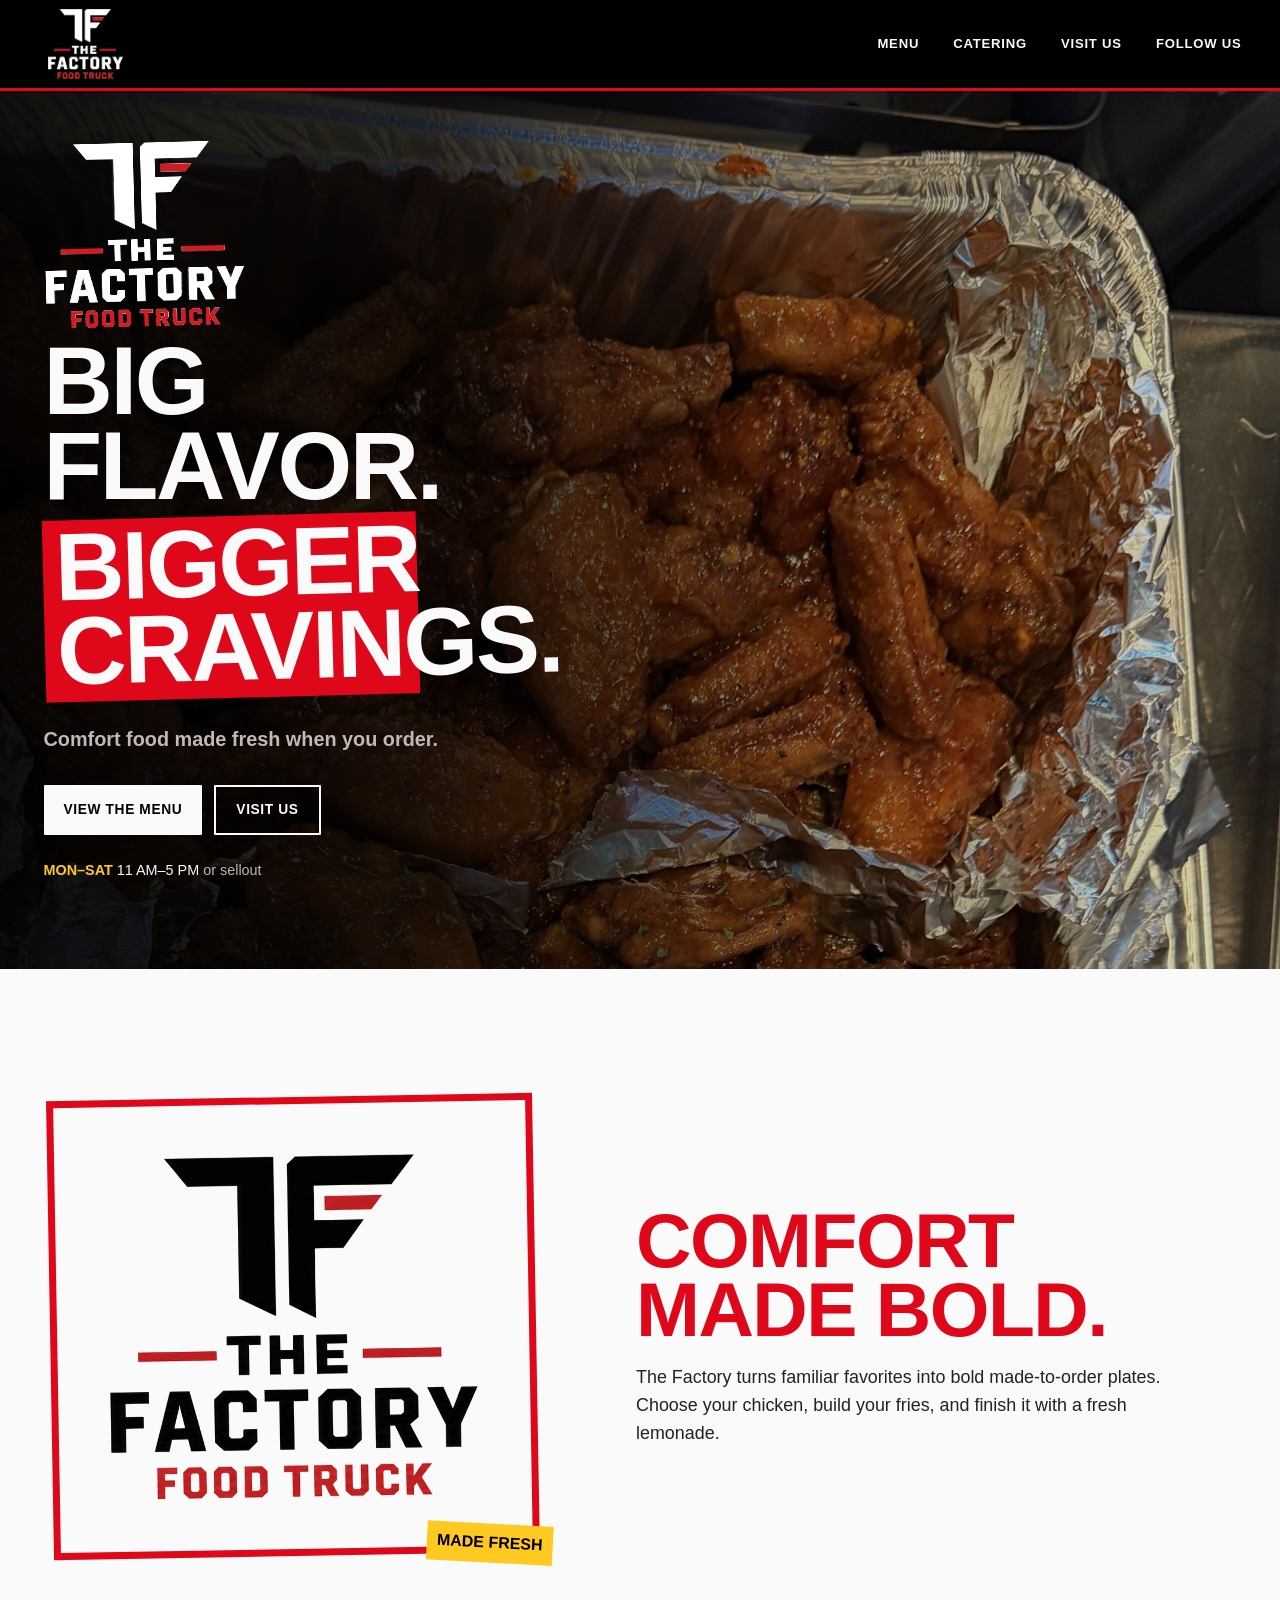
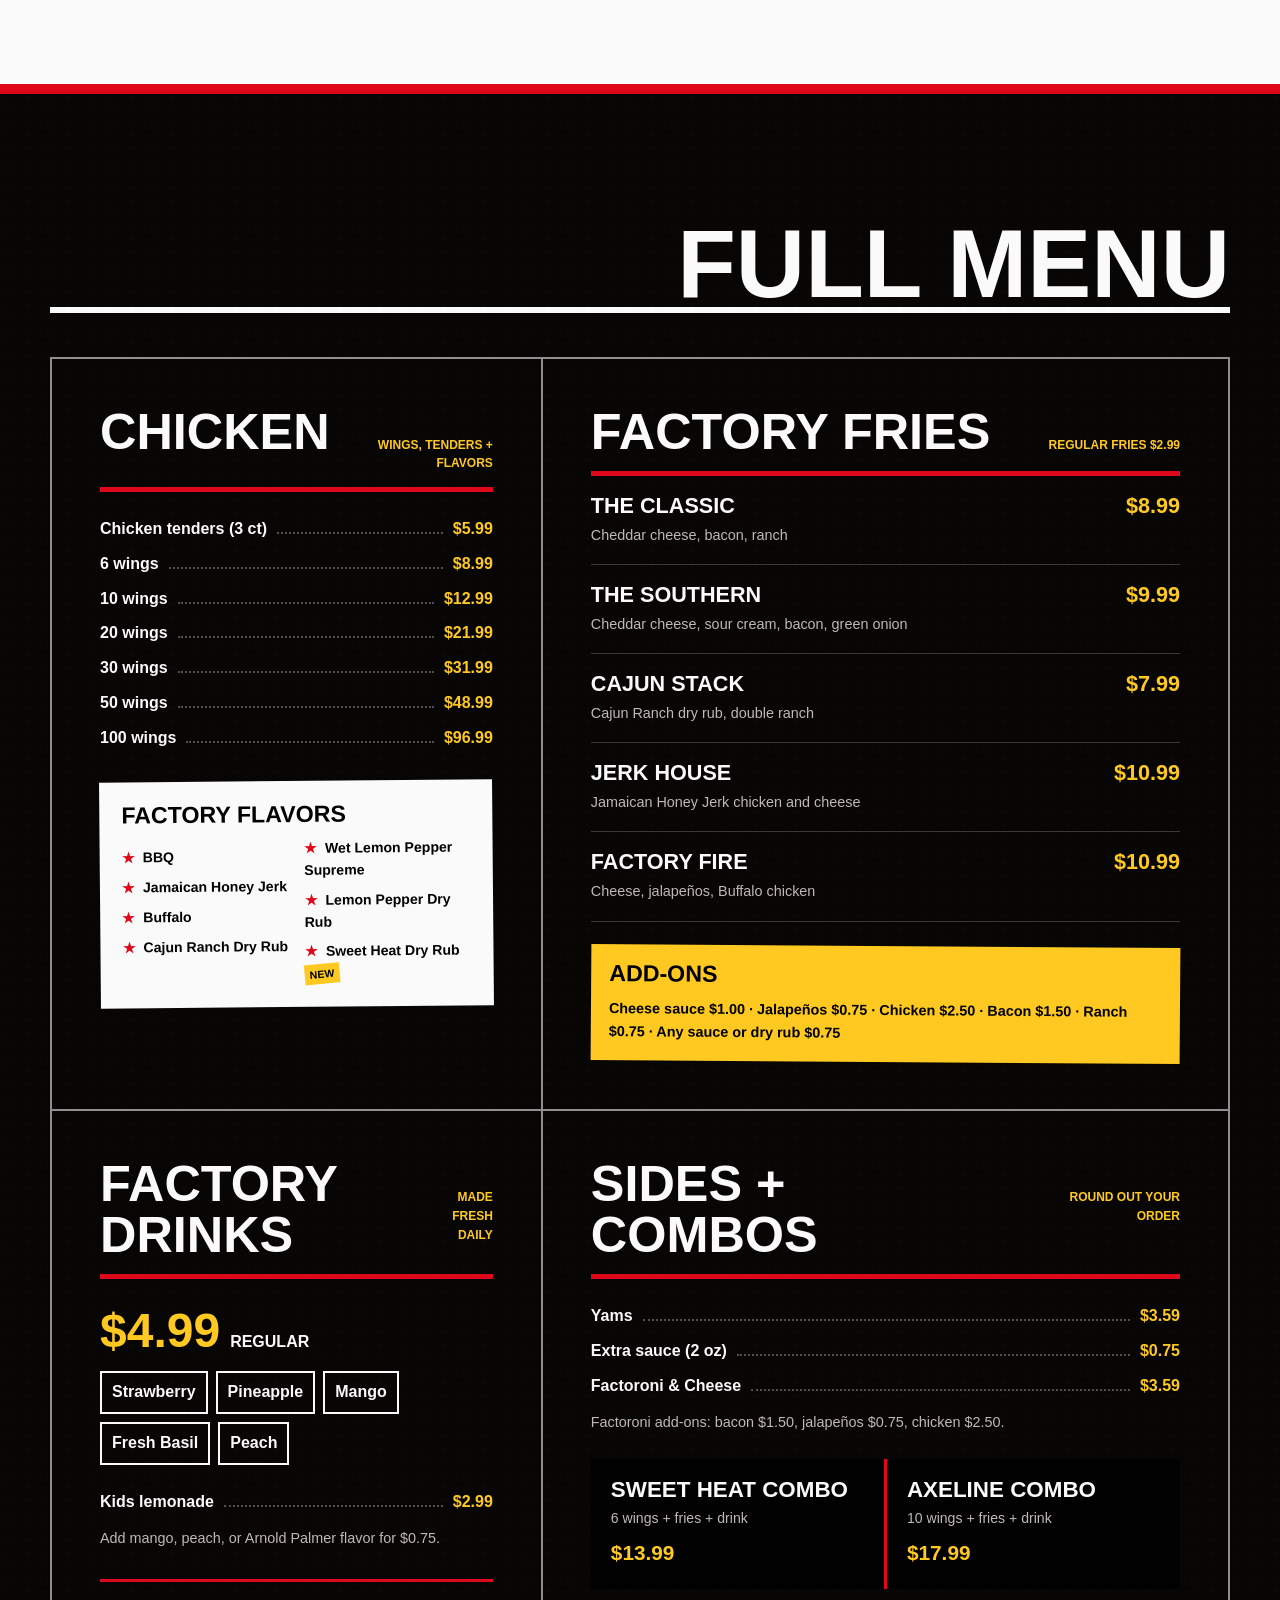
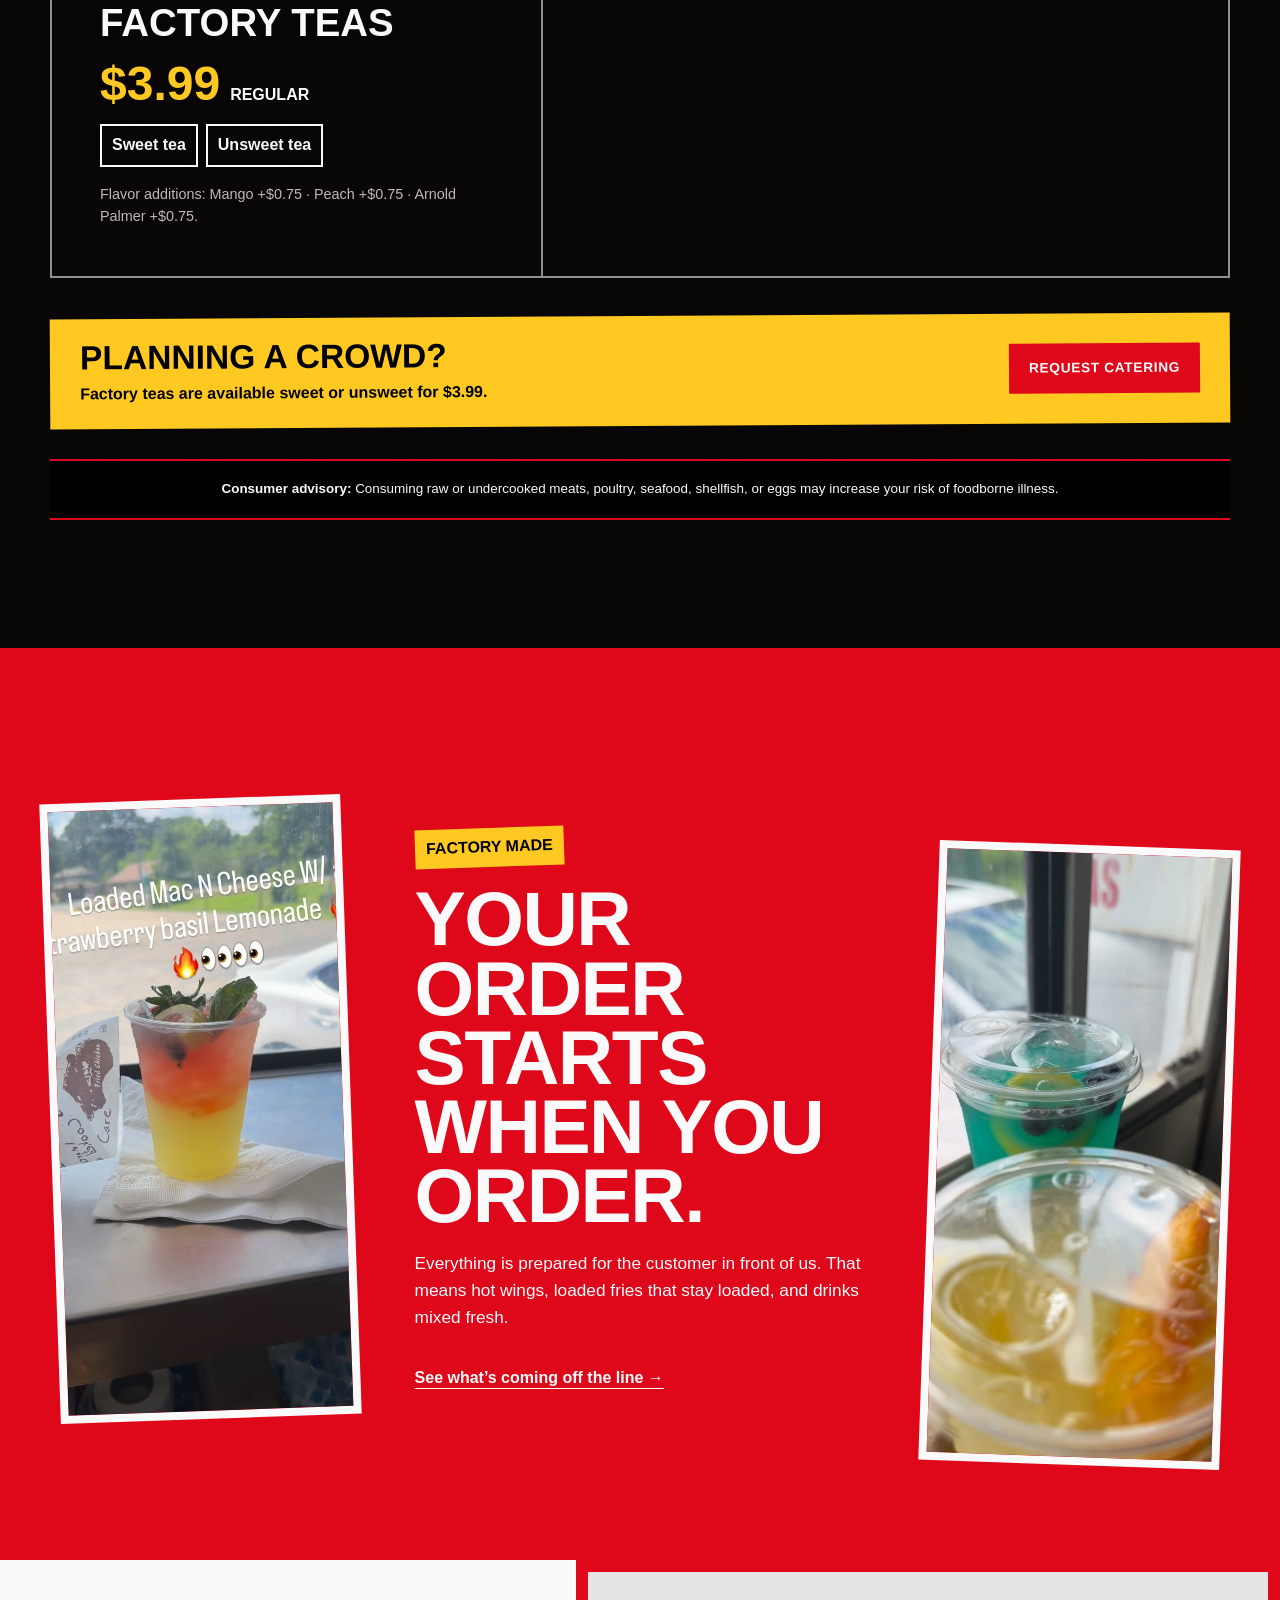
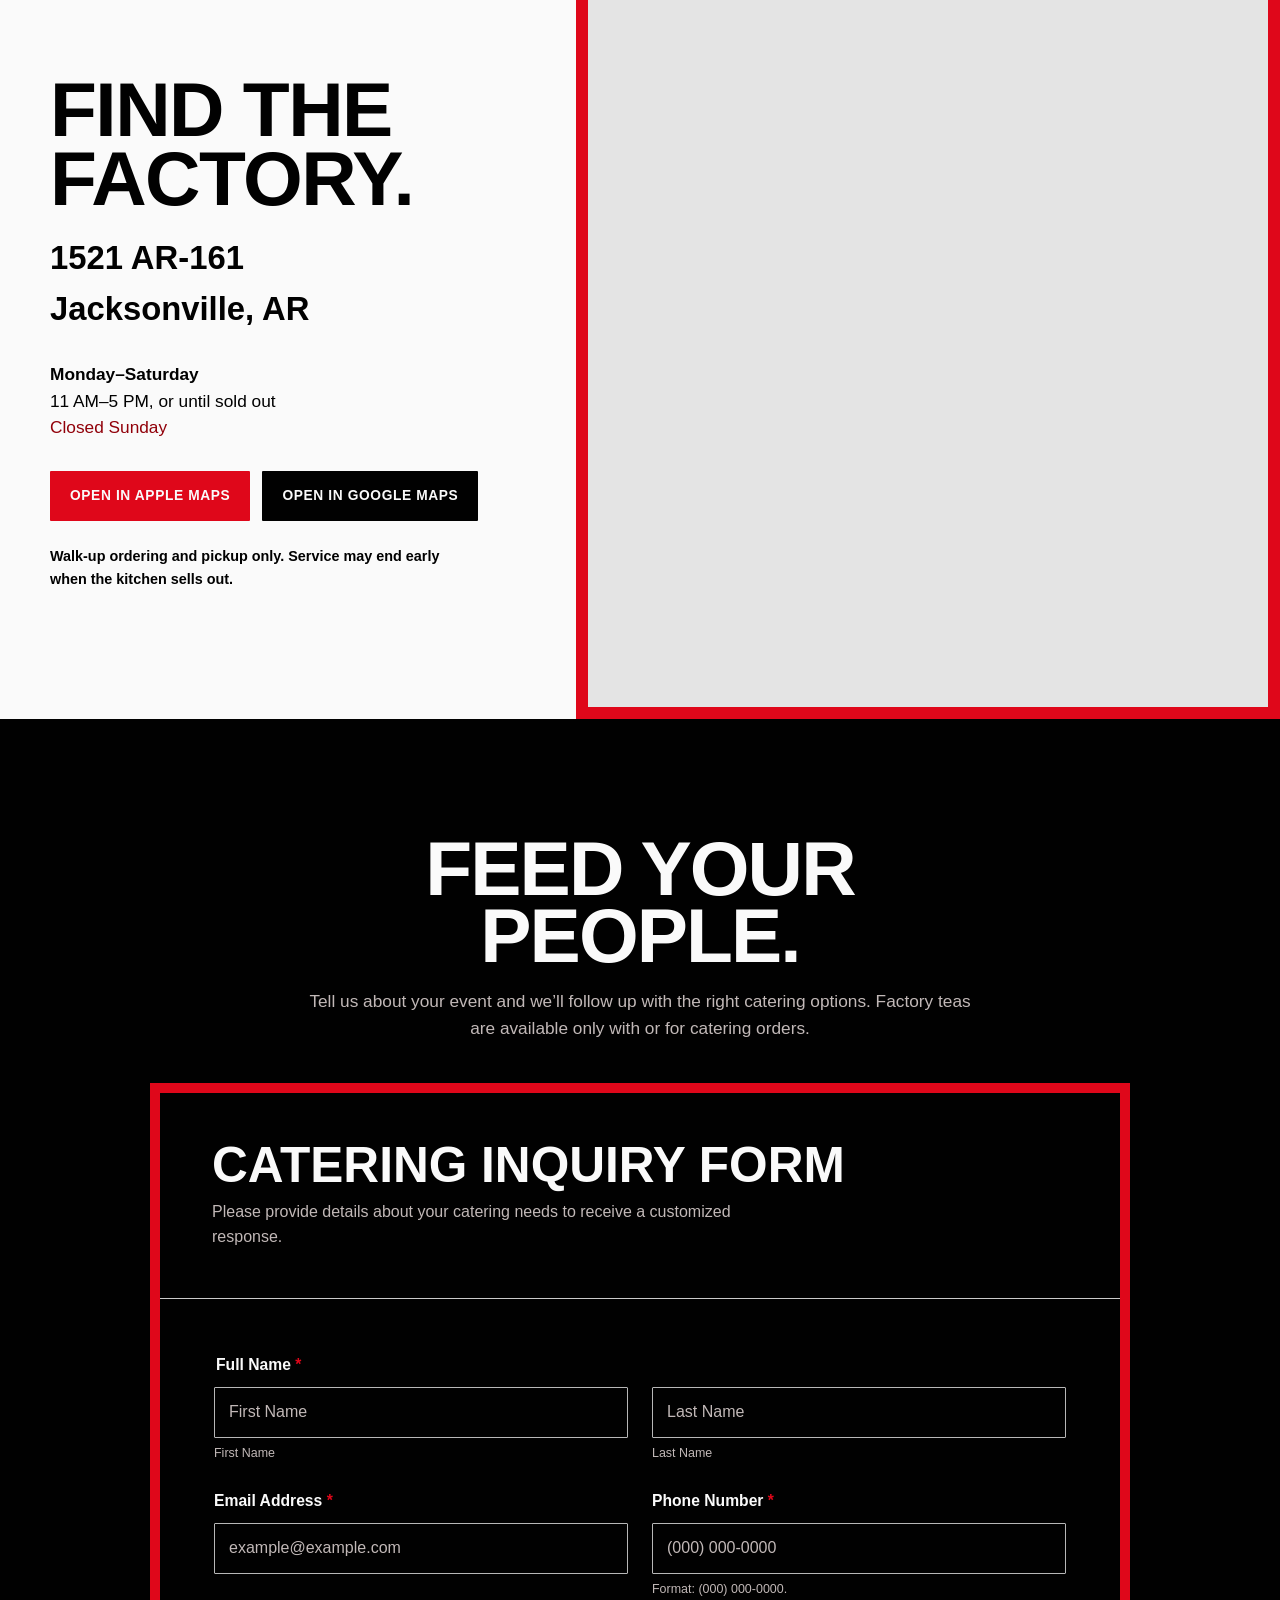
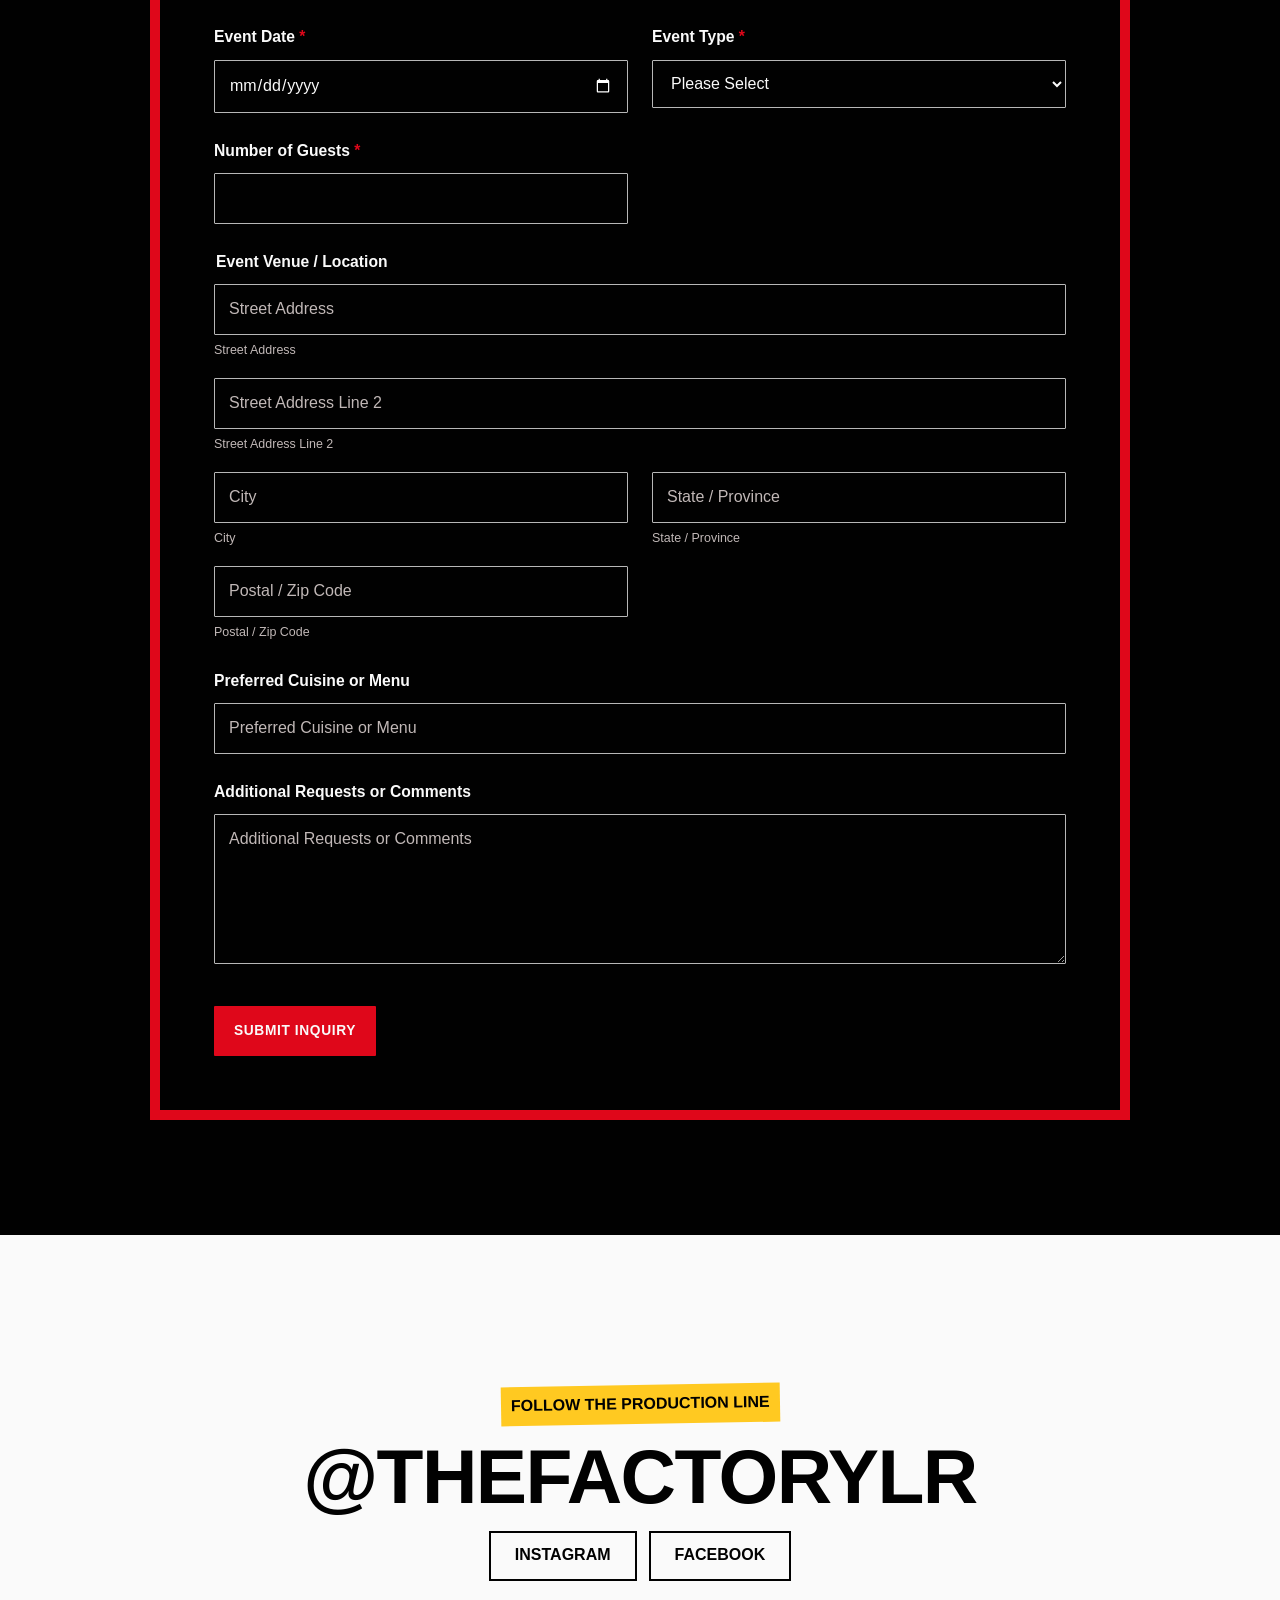
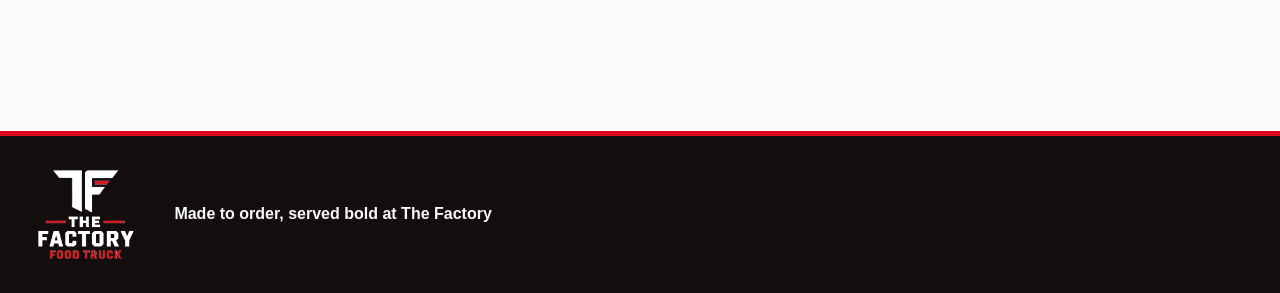
==== index.html @ 58f1c2ca "Make drinks menu and hero image horizontal" ====
<!doctype html>
<html lang="en">
<head>
  <meta charset="UTF-8">
  <meta name="viewport" content="width=device-width, initial-scale=1.0">
  <meta name="description" content="The Factory Food Truck serves made-to-order chicken, loaded fries, and fresh lemonades at 1521 AR-161 in Jacksonville, Arkansas. Catering is available.">
  <meta name="theme-color" content="#090909">
  <title>The Factory Food Truck | Jacksonville, AR</title>
  <link rel="icon" href="assets/factory-logo-white.png" type="image/png">
  <link rel="apple-touch-icon" href="assets/factory-logo-white.png">

  <meta property="og:type" content="website">
  <meta property="og:url" content="https://digitalcr8tive.github.io/the-factory-food-truck/">
  <meta property="og:title" content="The Factory Food Truck | Jacksonville, AR">
  <meta property="og:description" content="Made-to-order chicken, loaded fries, and fresh lemonades at 1521 AR-161 in Jacksonville, Arkansas. Catering is available.">
  <meta property="og:image" content="https://digitalcr8tive.github.io/the-factory-food-truck/assets/social-card.png">
  <meta property="og:image:width" content="1200">
  <meta property="og:image:height" content="630">
  <meta property="og:image:alt" content="The Factory Food Truck logo">

  <meta name="twitter:card" content="summary_large_image">
  <meta name="twitter:title" content="The Factory Food Truck | Jacksonville, AR">
  <meta name="twitter:description" content="Made-to-order chicken, loaded fries, and fresh lemonades in Jacksonville, Arkansas. Catering is available.">
  <meta name="twitter:image" content="https://digitalcr8tive.github.io/the-factory-food-truck/assets/social-card.png">
  <link rel="stylesheet" href="styles.css?v=20260722-photos">
  <script type="application/ld+json">
  {
    "@context": "https://schema.org",
    "@type": "FoodTruck",
    "name": "The Factory Food Truck",
    "image": "assets/factory-wings-hero.jpg",
    "servesCuisine": "American comfort food",
    "priceRange": "$",
    "address": {
      "@type": "PostalAddress",
      "streetAddress": "1521 AR-161",
      "addressLocality": "Jacksonville",
      "addressRegion": "AR",
      "addressCountry": "US"
    },
    "openingHours": ["Mo-Sa 11:00-17:00"],
    "sameAs": [
      "https://www.instagram.com/thefactorylr/",
      "https://www.facebook.com/profile.php?id=61587774105752"
    ]
  }
  </script>
</head>
<body>
  <a class="skip-link" href="#main">Skip to main content</a>

  <header class="site-header">
    <a class="wordmark" href="#top" aria-label="The Factory home">
      <img src="assets/factory-logo-client-dark.png" alt="The Factory Food Truck" width="667" height="618">
    </a>
    <button class="nav-toggle" type="button" aria-expanded="false" aria-controls="site-nav" aria-label="Open menu">
      <span class="nav-toggle-bars" aria-hidden="true"></span>
    </button>
    <nav id="site-nav" aria-label="Main navigation">
      <a href="#menu">Menu</a>
      <a href="#catering">Catering</a>
      <a href="#visit">Visit us</a>
      <a href="#follow-us">Follow us</a>
    </nav>
  </header>

  <main id="main">
    <section class="hero" id="top">
      <div class="hero-copy">
        <div class="hero-brand">
          <img src="assets/factory-logo-client-dark.png" alt="The Factory Food Truck" width="667" height="618">
        </div>
        <h1><span>Big flavor.</span><strong>Bigger cravings.</strong></h1>
        <p class="hero-lede">Comfort food made fresh when you order.</p>
        <div class="hero-actions">
          <a class="button button-light" href="#menu">View the menu</a>
          <a class="button button-outline" href="#visit">Visit us</a>
        </div>
        <p class="hours-line"><strong>Mon–Sat</strong> 11 AM–5 PM <span>or sellout</span></p>
      </div>
    </section>

    <section class="intro">
      <div class="intro-logo">
        <img src="assets/factory-logo-client-transparent.png" alt="The Factory Food Truck" width="667" height="618">
      </div>
      <div class="intro-copy">
        <h2>Comfort made bold.</h2>
        <p>The Factory turns familiar favorites into bold made-to-order plates. Choose your chicken, build your fries, and finish it with a fresh lemonade.</p>
      </div>
    </section>

    <section class="menu-section" id="menu">
      <div class="section-heading">
        <h2>Full menu</h2>
      </div>

      <div class="menu-layout">
        <article class="menu-block wings-block">
          <div class="menu-title"><h3>Chicken</h3><span>Wings, tenders + flavors</span></div>
          <dl class="price-list compact chicken-tenders">
            <div><dt>Chicken tenders (3 ct)</dt><dd>$5.99</dd></div>
          </dl>
          <dl class="price-list">
            <div><dt>6 wings</dt><dd>$8.99</dd></div>
            <div><dt>10 wings</dt><dd>$12.99</dd></div>
            <div><dt>20 wings</dt><dd>$21.99</dd></div>
            <div><dt>30 wings</dt><dd>$31.99</dd></div>
            <div><dt>50 wings</dt><dd>$48.99</dd></div>
            <div><dt>100 wings</dt><dd>$96.99</dd></div>
          </dl>
          <div class="flavor-board">
            <h4>Factory flavors</h4>
            <ul>
              <li>BBQ</li>
              <li>Jamaican Honey Jerk</li>
              <li>Buffalo</li>
              <li>Cajun Ranch Dry Rub</li>
              <li>Wet Lemon Pepper Supreme</li>
              <li>Lemon Pepper Dry Rub</li>
              <li>Sweet Heat Dry Rub <span class="new-tag">New</span></li>
            </ul>
          </div>
        </article>

        <article class="menu-block fries-block">
          <div class="menu-title"><h3>Factory fries</h3><span>Regular fries $2.99</span></div>
          <div class="dish-list">
            <div><h4>The Classic <b>$8.99</b></h4><p>Cheddar cheese, bacon, ranch</p></div>
            <div><h4>The Southern <b>$9.99</b></h4><p>Cheddar cheese, sour cream, bacon, green onion</p></div>
            <div><h4>Cajun Stack <b>$7.99</b></h4><p>Cajun Ranch dry rub, double ranch</p></div>
            <div><h4>Jerk House <b>$10.99</b></h4><p>Jamaican Honey Jerk chicken and cheese</p></div>
            <div><h4>Factory Fire <b>$10.99</b></h4><p>Cheese, jalapeños, Buffalo chicken</p></div>
          </div>
          <div class="addons">
            <h4>Add-ons</h4>
            <p>Cheese sauce $1.00 · Jalapeños $0.75 · Chicken $2.50 · Bacon $1.50 · Ranch $0.75 · Any sauce or dry rub $0.75</p>
          </div>
        </article>

        <article class="menu-block drinks-block">
          <div class="menu-title"><h3>Factory drinks</h3><span>Made fresh daily</span></div>
          <div class="featured-price"><strong>$4.99</strong><span>Regular</span></div>
          <ul class="drink-flavors">
            <li>Strawberry</li><li>Pineapple</li><li>Mango</li><li>Fresh Basil</li><li>Peach</li>
          </ul>
          <dl class="price-list compact">
            <div><dt>Kids lemonade</dt><dd>$2.99</dd></div>
          </dl>
          <p class="small-note">Add mango, peach, or Arnold Palmer flavor for $0.75.</p>
          <div class="tea-menu">
            <h4>Factory teas</h4>
            <div class="featured-price"><strong>$3.99</strong><span>Regular</span></div>
            <ul class="drink-flavors"><li>Sweet tea</li><li>Unsweet tea</li></ul>
            <p class="small-note">Flavor additions: Mango +$0.75 · Peach +$0.75 · Arnold Palmer +$0.75.</p>
          </div>
        </article>

        <article class="menu-block extras-block">
          <div class="menu-title"><h3>Sides + combos</h3><span>Round out your order</span></div>
          <dl class="price-list compact">
            <div><dt>Yams</dt><dd>$3.59</dd></div>
            <div><dt>Extra sauce (2 oz)</dt><dd>$0.75</dd></div>
            <div><dt>Factoroni &amp; Cheese</dt><dd>$3.59</dd></div>
          </dl>
          <p class="small-note">Factoroni add-ons: bacon $1.50, jalapeños $0.75, chicken $2.50.</p>
          <div class="combo-list">
            <div><h4>Sweet Heat Combo</h4><p>6 wings + fries + drink</p><strong>$13.99</strong></div>
            <div><h4>Axeline Combo</h4><p>10 wings + fries + drink</p><strong>$17.99</strong></div>
          </div>
        </article>
      </div>
      <aside class="catering-note">
        <div>
          <strong>Planning a crowd?</strong>
          <p>Factory teas are available sweet or unsweet for $3.99.</p>
        </div>
        <a class="button button-red" href="#catering">Request catering</a>
      </aside>
      <p class="advisory"><strong>Consumer advisory:</strong> Consuming raw or undercooked meats, poultry, seafood, shellfish, or eggs may increase your risk of foodborne illness.</p>
    </section>

    <section class="food-story" aria-label="Fresh Factory drinks">
      <figure class="food-image tall">
        <img src="assets/factory-made.jpg" alt="A strawberry basil Factory lemonade made fresh at the truck" width="640" height="1136">
      </figure>
      <div class="food-copy">
        <p class="script-line">Factory made</p>
        <h2>Your order starts when you order.</h2>
        <p>Everything is prepared for the customer in front of us. That means hot wings, loaded fries that stay loaded, and drinks mixed fresh.</p>
        <a class="text-link" href="https://www.instagram.com/thefactorylr/" target="_blank" rel="noopener">See what’s coming off the line →</a>
      </div>
      <figure class="food-image tall front-cup">
        <img src="assets/factory-lemonades.jpg" alt="Blue and peach Factory lemonades in clear cups" width="640" height="1136">
      </figure>
    </section>

    <section class="visit-section" id="visit">
      <div class="visit-copy">
        <h2>Find the Factory.</h2>
        <address>1521 AR-161<br>Jacksonville, AR</address>
        <p class="visit-hours"><strong>Monday–Saturday</strong><br>11 AM–5 PM, or until sold out<br><span>Closed Sunday</span></p>
        <div class="visit-actions">
          <a class="button button-red" href="https://maps.apple.com/?address=1521%20AR-161,%20Jacksonville,%20AR" target="_blank" rel="noopener">Open in Apple Maps</a>
          <a class="button button-dark" href="https://www.google.com/maps/search/?api=1&query=1521+AR-161+Jacksonville+AR" target="_blank" rel="noopener">Open in Google Maps</a>
        </div>
        <p class="pickup-note">Walk-up ordering and pickup only. Service may end early when the kitchen sells out.</p>
      </div>
      <div class="map-panel">
        <iframe
          title="Map showing The Factory Food Truck at 1521 AR-161 in Jacksonville, Arkansas"
          src="https://www.google.com/maps?q=1521%20AR-161%2C%20Jacksonville%2C%20AR&amp;output=embed"
          loading="lazy"
          referrerpolicy="no-referrer-when-downgrade"
          allowfullscreen>
        </iframe>
      </div>
    </section>

    <section class="catering-form-section" id="catering" aria-labelledby="catering-form-title">
      <div class="catering-form-intro">
        <h2 id="catering-form-title">Feed your people.</h2>
        <p>Tell us about your event and we’ll follow up with the right catering options. Factory teas are available only with or for catering orders.</p>
      </div>
      <div class="catering-form-frame">
        <form id="catering-form" class="native-catering-form" novalidate>
          <div class="native-form-header">
            <h3>Catering Inquiry Form</h3>
            <p>Please provide details about your catering needs to receive a customized response.</p>
          </div>

          <div class="native-form-body">
            <div class="form-field form-field-full">
              <fieldset class="field-group">
                <legend>Full Name <span aria-hidden="true">*</span></legend>
                <div class="form-grid form-grid-two">
                  <label>
                    <span class="sr-only">First Name</span>
                    <input name="firstName" type="text" autocomplete="given-name" placeholder="First Name" required>
                    <small>First Name</small>
                  </label>
                  <label>
                    <span class="sr-only">Last Name</span>
                    <input name="lastName" type="text" autocomplete="family-name" placeholder="Last Name" required>
                    <small>Last Name</small>
                  </label>
                </div>
              </fieldset>
            </div>

            <div class="form-field">
              <label for="email">Email Address <span aria-hidden="true">*</span></label>
              <input id="email" name="email" type="email" autocomplete="email" placeholder="example@example.com" required>
            </div>
            <div class="form-field">
              <label for="phone">Phone Number <span aria-hidden="true">*</span></label>
              <input id="phone" name="phone" type="tel" autocomplete="tel" inputmode="tel" placeholder="(000) 000-0000" required>
              <small>Format: (000) 000-0000.</small>
            </div>

            <div class="form-field">
              <label for="event-date">Event Date <span aria-hidden="true">*</span></label>
              <input id="event-date" name="eventDate" type="date" required>
            </div>
            <div class="form-field">
              <label for="event-type">Event Type <span aria-hidden="true">*</span></label>
              <select id="event-type" name="eventType" required>
                <option value="">Please Select</option>
                <option>Wedding</option>
                <option>Corporate Event</option>
                <option>Birthday</option>
                <option>Anniversary</option>
                <option>Other</option>
              </select>
            </div>

            <div class="form-field">
              <label for="guest-count">Number of Guests <span aria-hidden="true">*</span></label>
              <input id="guest-count" name="guestCount" type="number" min="1" step="1" required>
            </div>

            <fieldset class="field-group form-field-full">
              <legend>Event Venue / Location</legend>
              <div class="form-grid form-grid-two">
                <label class="form-field-full">
                  <span class="sr-only">Street Address</span>
                  <input name="streetAddress" type="text" autocomplete="street-address" placeholder="Street Address">
                  <small>Street Address</small>
                </label>
                <label class="form-field-full">
                  <span class="sr-only">Street Address Line 2</span>
                  <input name="streetAddressLine2" type="text" autocomplete="address-line2" placeholder="Street Address Line 2">
                  <small>Street Address Line 2</small>
                </label>
                <label>
                  <span class="sr-only">City</span>
                  <input name="city" type="text" autocomplete="address-level2" placeholder="City">
                  <small>City</small>
                </label>
                <label>
                  <span class="sr-only">State / Province</span>
                  <input name="state" type="text" autocomplete="address-level1" placeholder="State / Province">
                  <small>State / Province</small>
                </label>
                <label>
                  <span class="sr-only">Postal / Zip Code</span>
                  <input name="postalCode" type="text" autocomplete="postal-code" inputmode="numeric" placeholder="Postal / Zip Code">
                  <small>Postal / Zip Code</small>
                </label>
              </div>
            </fieldset>

            <div class="form-field form-field-full">
              <label for="preferred-menu">Preferred Cuisine or Menu</label>
              <input id="preferred-menu" name="preferredMenu" type="text" placeholder="Preferred Cuisine or Menu">
            </div>
            <div class="form-field form-field-full">
              <label for="comments">Additional Requests or Comments</label>
              <textarea id="comments" name="comments" rows="5" placeholder="Additional Requests or Comments"></textarea>
            </div>

            <div class="form-submit-row">
              <button class="button button-red" type="submit">Submit Inquiry</button>
              <p id="catering-status" class="form-status" role="status" aria-live="polite"></p>
            </div>
          </div>
        </form>
      </div>
    </section>

    <section class="social-section" id="follow-us">
      <p>Follow the production line</p>
      <h2>@thefactorylr</h2>
      <div class="social-links">
        <a href="https://www.instagram.com/thefactorylr/" target="_blank" rel="noopener">Instagram</a>
        <a href="https://www.facebook.com/profile.php?id=61587774105752" target="_blank" rel="noopener">Facebook</a>
      </div>
    </section>
  </main>

  <footer>
    <img class="footer-logo" src="assets/factory-logo-client-dark.png" alt="The Factory Food Truck" width="667" height="618">
    <p>Made to order, served bold at The Factory</p>
  </footer>

  <script src="catering-config.js"></script>
  <script src="script.js"></script>
</body>
</html>
---- styles.css ----
:root {
  --black: oklch(0.075 0 0);
  --ink: oklch(0.12 0.008 25);
  --surface: oklch(0.17 0.012 25);
  --white: oklch(0.985 0 0);
  --muted: oklch(0.79 0.01 25);
  --red: oklch(0.57 0.23 27);
  --red-dark: oklch(0.41 0.17 27);
  --yellow: oklch(0.86 0.17 88);
  --display: Impact, Haettenschweiler, "Arial Narrow Bold", sans-serif;
  --body: Arial, Helvetica, sans-serif;
  --page: min(1180px, calc(100vw - 40px));
  --header: 78px;
}

* { box-sizing: border-box; }
html { scroll-behavior: smooth; }
body { margin: 0; color: var(--white); background: var(--black); font-family: var(--body); line-height: 1.55; overflow-x: clip; }
img { display: block; max-width: 100%; height: auto; }
a { color: inherit; }
section[id] { scroll-margin-top: calc(var(--header) + 18px); }
button, a { -webkit-tap-highlight-color: transparent; }
:focus-visible { outline: 3px solid var(--yellow); outline-offset: 4px; }

.skip-link { position: fixed; top: 8px; left: 8px; z-index: 30; padding: 12px 16px; color: var(--black); background: var(--white); transform: translateY(-140%); }
.skip-link:focus { transform: translateY(0); }

.site-header { min-height: var(--header); padding: 9px clamp(16px, 3vw, 44px); display: flex; align-items: center; justify-content: space-between; gap: 28px; border-bottom: 3px solid var(--red); background: oklch(0.075 0 0 / .97); position: sticky; top: 0; z-index: 20; }
.wordmark { width: 94px; height: 70px; display: block; text-decoration: none; }
.wordmark img { width: 100%; height: 100%; object-fit: contain; }
.site-header nav { display: flex; align-items: center; gap: 34px; }
.site-header nav a { min-height: 44px; display: flex; align-items: center; font: 800 .82rem/1 var(--body); text-decoration: none; text-transform: uppercase; letter-spacing: .06em; }
.site-header nav a:hover { color: var(--red); }
.nav-toggle { display: none; width: 48px; height: 44px; padding: 0; align-items: center; justify-content: center; color: var(--white); border: 2px solid var(--white); background: transparent; cursor: pointer; }
.nav-toggle-bars, .nav-toggle-bars::before, .nav-toggle-bars::after { content: ""; display: block; width: 22px; height: 2.5px; background: currentColor; border-radius: 2px; transition: transform .2s ease, opacity .2s ease; }
.nav-toggle-bars { position: relative; }
.nav-toggle-bars::before, .nav-toggle-bars::after { position: absolute; left: 0; }
.nav-toggle-bars::before { top: -7px; }
.nav-toggle-bars::after { top: 7px; }
.nav-toggle[aria-expanded="true"] .nav-toggle-bars { background: transparent; }
.nav-toggle[aria-expanded="true"] .nav-toggle-bars::before { top: 0; transform: rotate(45deg); }
.nav-toggle[aria-expanded="true"] .nav-toggle-bars::after { top: 0; transform: rotate(-45deg); }

.hero { min-height: calc(100svh - var(--header)); display: block; overflow: hidden; position: relative; background-color: var(--black); background-image: linear-gradient(90deg, oklch(0.075 0 0 / .94) 0%, oklch(0.075 0 0 / .82) 34%, oklch(0.075 0 0 / .42) 62%, oklch(0.075 0 0 / .12) 100%), url("assets/factory-wings-hero.jpg"); background-size: cover; background-position: center; }
.hero-copy { width: min(690px, 57vw); min-height: calc(100svh - var(--header)); padding: clamp(28px, 4vw, 58px) 20px clamp(54px, 7vw, 88px) clamp(20px, 3.4vw, 50px); display: flex; flex-direction: column; justify-content: flex-start; position: relative; z-index: 2; }
.hero-brand { width: max-content; margin: 0 0 12px; position: relative; }
.hero-brand img { width: min(200px, 52vw); transform: rotate(-1.5deg); }
.hero h1 { margin: 0; max-width: 7ch; font: 900 clamp(4rem, 7.8vw, 6rem)/.88 var(--display); letter-spacing: -.025em; text-transform: uppercase; text-wrap: balance; }
.hero h1 span { display: block; color: var(--white); }
.hero h1 strong { width: max-content; max-width: 100%; margin-top: 8px; padding: 5px 12px 8px; display: block; color: var(--white); background: var(--red); font: inherit; transform: rotate(-1.5deg); }
.hero-lede { max-width: 520px; margin: 26px 0 0; color: var(--muted); font-size: clamp(1.05rem, 1.7vw, 1.24rem); font-weight: 700; }
.hero-actions, .visit-actions { display: flex; flex-wrap: wrap; gap: 12px; margin-top: 30px; }
.button { min-height: 50px; padding: 0 20px; display: inline-flex; align-items: center; justify-content: center; border: 0; border-radius: 1px; font: 900 .86rem/1 var(--body); text-transform: uppercase; letter-spacing: .045em; text-decoration: none; transition: transform 180ms cubic-bezier(.22, 1, .36, 1), background 180ms ease-out, color 180ms ease-out; }
.button:hover { transform: translateY(-3px) rotate(-1deg); }
.button-light { color: var(--black); background: var(--white); }
.button-outline { border: 2px solid var(--white); color: var(--white); background: transparent; }
.button-red { background: var(--red); color: var(--white); }
.button-dark { color: var(--white); background: var(--black); }
.hours-line { margin: 24px 0 0; font-size: .9rem; }
.hours-line strong { color: var(--yellow); text-transform: uppercase; }
.hours-line span { color: var(--muted); }

.page-intro { padding: clamp(64px, 9vw, 120px) max(20px, calc((100vw - 1180px) / 2)); color: var(--white); background: var(--black); border-bottom: 10px solid var(--red); }
.page-intro h1 { max-width: 8ch; margin: 18px 0 20px; font: 900 clamp(4rem, 8vw, 6rem)/.86 var(--display); letter-spacing: -.035em; text-transform: uppercase; text-wrap: balance; }
.page-intro > p:not(.script-line) { max-width: 54ch; margin: 0; color: var(--muted); font-size: clamp(1.05rem, 1.8vw, 1.25rem); font-weight: 700; }

.intro { width: 100%; margin: 0; padding: clamp(80px, 10vw, 140px) max(20px, calc((100vw - 1180px) / 2)); display: grid; grid-template-columns: .9fr 1.1fr; gap: clamp(48px, 8vw, 100px); align-items: center; color: var(--black); background: var(--white); }
.intro-logo { min-height: clamp(300px, 34vw, 470px); padding: clamp(28px, 4vw, 56px); display: flex; align-items: center; justify-content: center; background: var(--white); border: 7px solid var(--red); position: relative; transform: rotate(-1deg); }
.intro-logo img { width: 100%; max-width: 100%; max-height: 100%; margin: 0 auto; object-fit: contain; }
.intro-logo::after { content: "Made fresh"; position: absolute; right: -20px; bottom: -17px; padding: 7px 10px; color: var(--black); background: var(--yellow); font-weight: 900; text-transform: uppercase; transform: rotate(4deg); }
.intro-copy h2, .food-copy h2, .visit-copy h2, .social-section h2 { margin: 0 0 20px; font: 900 clamp(2.8rem, 6vw, 5.6rem)/.9 var(--display); letter-spacing: -.02em; text-transform: uppercase; text-wrap: balance; }
.intro-copy h2 { color: var(--red); }
.intro-copy p { max-width: 55ch; margin: 0; color: oklch(0.25 0.01 25); font-size: 1.12rem; }

.menu-section { padding: clamp(82px, 10vw, 140px) max(20px, calc((100vw - 1180px) / 2)); position: relative; color: var(--white); background: var(--ink); border-top: 10px solid var(--red); border-bottom: 10px solid var(--red); }
.menu-section::before { content: ""; position: absolute; inset: 0; pointer-events: none; background: radial-gradient(circle at 18% 20%, oklch(1 0 0 / .025) 0 1px, transparent 2px); background-size: 13px 13px; opacity: .55; }
.section-heading { position: relative; display: flex; align-items: end; justify-content: flex-end; gap: 30px; margin-bottom: 44px; border-bottom: 6px solid var(--white); }
.section-heading p { margin: 0 0 17px; color: var(--yellow); font-weight: 900; text-transform: uppercase; }
.section-heading h2 { margin: 0; color: var(--white); font: 900 clamp(3.8rem, 8vw, 6rem)/.88 var(--display); text-transform: uppercase; }
.menu-layout { position: relative; display: grid; grid-template-columns: 5fr 7fr; border-top: 2px solid oklch(1 0 0 / .55); border-left: 2px solid oklch(1 0 0 / .55); }
.menu-block { padding: clamp(28px, 4vw, 48px); border-right: 2px solid oklch(1 0 0 / .55); border-bottom: 2px solid oklch(1 0 0 / .55); }
.menu-title { display: flex; align-items: baseline; justify-content: space-between; gap: 20px; padding-bottom: 14px; border-bottom: 5px solid var(--red); }
.menu-title h3 { margin: 0; font: 900 clamp(2rem, 4vw, 3.15rem)/1 var(--display); text-transform: uppercase; }
.menu-title span { color: var(--yellow); font-weight: 900; text-transform: uppercase; font-size: .75rem; text-align: right; }
.price-list { margin: 25px 0; }
.chicken-tenders { margin-bottom: 0; }
.chicken-tenders + .price-list { margin-top: 0; }
.price-list > div { display: flex; align-items: baseline; gap: 10px; margin: 10px 0; }
.price-list > div::before { content: ""; flex: 1; order: 2; border-bottom: 2px dotted oklch(1 0 0 / .3); }
.price-list dt { order: 1; font-weight: 800; }
.price-list dd { order: 3; margin: 0; color: var(--yellow); font-weight: 900; }
.flavor-board { margin-top: 30px; padding: 22px; color: var(--black); background: var(--white); transform: rotate(-.5deg); }
.flavor-board h4, .addons h4 { margin: 0 0 12px; font: 900 1.45rem/1 var(--display); text-transform: uppercase; }
.flavor-board ul { margin: 0; padding: 0; columns: 2; list-style: none; }
.flavor-board li { margin: 8px 0; break-inside: avoid; font-size: .88rem; font-weight: 800; }
.flavor-board li::before { content: "★"; margin-right: 8px; color: var(--red); }
.new-tag { display: inline-block; padding: 2px 5px; color: var(--black); background: var(--yellow); font-size: .66rem; text-transform: uppercase; transform: rotate(-5deg); }
.dish-list > div { padding: 18px 0; border-bottom: 1px solid oklch(1 0 0 / .2); }
.dish-list h4 { margin: 0; font: 900 1.35rem/1.1 var(--display); text-transform: uppercase; }
.dish-list h4 b { float: right; color: var(--yellow); }
.dish-list p, .small-note { margin: 6px 0 0; color: var(--muted); font-size: .9rem; }
.addons { margin-top: 24px; padding: 18px; color: var(--black); background: var(--yellow); transform: rotate(.4deg); }
.addons p { margin: 0; font-size: .9rem; font-weight: 700; }
.featured-price { margin: 28px 0 16px; display: flex; align-items: baseline; gap: 10px; }
.featured-price strong { color: var(--yellow); font: 900 3rem/1 var(--display); }
.featured-price span { font-weight: 900; text-transform: uppercase; }
.drink-flavors { padding: 0; display: flex; flex-wrap: wrap; gap: 8px; list-style: none; }
.drink-flavors li { padding: 7px 10px; border: 2px solid var(--white); font-weight: 800; }
.tea-menu { margin-top: 30px; padding-top: 22px; border-top: 3px solid var(--red); }
.tea-menu h4 { margin: 0; font: 900 clamp(1.8rem, 3vw, 2.4rem)/1 var(--display); text-transform: uppercase; }
.tea-menu .featured-price { margin-top: 18px; }
.tea-menu .small-note { margin-top: 12px; }
.compact { margin-bottom: 12px; }
.price-list.compact.chicken-tenders { margin-bottom: 0; }
.combo-list { display: grid; grid-template-columns: 1fr 1fr; gap: 3px; margin-top: 26px; background: var(--red); }
.combo-list > div { padding: 20px; color: var(--white); background: var(--black); }
.combo-list h4 { margin: 0; font: 900 1.4rem/1 var(--display); text-transform: uppercase; }
.combo-list p { margin: 7px 0; color: var(--muted); font-size: .88rem; }
.combo-list strong { color: var(--yellow); font-size: 1.3rem; }
.catering-note { margin: 38px 0 0; padding: 22px clamp(18px, 3vw, 30px); display: flex; align-items: center; justify-content: space-between; gap: 24px; color: var(--black); background: var(--yellow); transform: rotate(-.35deg); }
.catering-note strong { font: 900 clamp(1.5rem, 3vw, 2.1rem)/1 var(--display); text-transform: uppercase; }
.catering-note p { margin: 5px 0 0; font-weight: 800; }
.advisory { width: 100%; max-width: none; margin: 34px 0 0; padding: 18px clamp(12px, 3vw, 30px); color: var(--white); background: var(--black); border-top: 2px solid var(--red); border-bottom: 2px solid var(--red); font-size: .84rem; text-align: center; }

.food-story { padding: clamp(90px, 11vw, 150px) max(20px, calc((100vw - 1180px) / 2)); display: grid; grid-template-columns: .8fr 1.2fr .8fr; gap: clamp(22px, 5vw, 64px); align-items: center; position: relative; overflow: hidden; color: var(--white); background: var(--red); }
.food-image { margin: 0; height: min(620px, 62vw); overflow: hidden; border: 8px solid var(--white); }
.food-image img { width: 100%; height: 100%; object-fit: cover; }
.food-image:first-child { transform: rotate(-2deg); }
.front-cup { transform: translateY(46px) rotate(2deg); }
.script-line { width: max-content; margin: 0 0 18px; padding: 7px 11px; color: var(--black); background: var(--yellow); font-weight: 900; text-transform: uppercase; transform: rotate(-2deg); }
.food-copy h2 { color: var(--white); }
.food-copy p:not(.script-line) { color: var(--white); font-size: 1.08rem; }
.text-link { display: inline-block; margin-top: 18px; color: var(--white); font-weight: 900; text-underline-offset: 5px; }

.visit-section { min-height: 650px; display: grid; grid-template-columns: .9fr 1.1fr; align-items: stretch; color: var(--black); background: var(--white); }
.visit-copy { padding: clamp(72px, 9vw, 130px) clamp(28px, 7vw, 110px) clamp(72px, 9vw, 130px) max(20px, calc((100vw - 1180px) / 2)); display: flex; flex-direction: column; justify-content: center; }
.visit-copy h2 { color: var(--black); }
.visit-copy address { font-style: normal; font-size: clamp(1.4rem, 3vw, 2.05rem); font-weight: 900; }
.visit-hours { margin: 26px 0 0; font-size: 1.08rem; }
.visit-hours span { color: var(--red-dark); }
.pickup-note { max-width: 50ch; margin-top: 24px; font-size: .9rem; font-weight: 700; }
.map-panel { height: 100%; min-height: 500px; position: relative; overflow: hidden; border: 12px solid var(--red); background: oklch(.92 0 0); }
.map-panel iframe { width: 100%; height: 100%; min-height: 0; display: block; border: 0; filter: saturate(.8) contrast(1.05); }

.social-section { padding: clamp(84px, 12vw, 150px) 20px; color: var(--black); text-align: center; background: var(--white); }
.social-section > p { width: max-content; max-width: 100%; margin: 0 auto 18px; padding: 7px 10px; color: var(--black); background: var(--yellow); font-weight: 900; text-transform: uppercase; transform: rotate(-1deg); }
.social-section h2 { margin-left: auto; margin-right: auto; color: var(--black); }
.social-links { display: flex; justify-content: center; flex-wrap: wrap; gap: 12px; }
.social-links a { min-height: 50px; padding: 0 24px; display: inline-flex; align-items: center; border: 2px solid var(--black); color: var(--black); font-weight: 900; text-decoration: none; text-transform: uppercase; }
.social-links a:hover { color: var(--white); background: var(--black); }

footer { padding: 34px max(20px, calc((100vw - 1180px) / 2)) 34px clamp(16px, 3vw, 44px); display: grid; grid-template-columns: 110px 1fr; align-items: center; gap: 26px; border-top: 5px solid var(--red); background: var(--surface); }
.footer-logo { width: 96px; }
footer p { margin: 0; font-weight: 800; }

.catering-hero { min-height: min(760px, calc(100svh - var(--header))); padding: clamp(58px, 9vw, 120px) max(20px, calc((100vw - 1180px) / 2)); display: grid; grid-template-columns: 1fr .72fr; align-items: center; gap: clamp(42px, 8vw, 120px); color: var(--white); background: var(--black); border-bottom: 10px solid var(--red); }
.catering-hero-copy { max-width: 620px; }
.catering-hero-copy h1 { margin: 18px 0 24px; font: 900 clamp(4rem, 9vw, 7rem)/.86 var(--display); letter-spacing: -.035em; text-transform: uppercase; text-wrap: balance; }
.catering-hero-copy > p:not(.script-line) { max-width: 50ch; color: var(--muted); font-size: clamp(1.05rem, 1.8vw, 1.25rem); font-weight: 700; }
.catering-hero-copy .text-link { margin-top: 24px; }
.catering-hero-mark { width: min(420px, 100%); justify-self: end; padding: 20px; background: var(--surface); border: 8px solid var(--red); transform: rotate(2deg); }
.catering-hero-mark img { width: 100%; }
.catering-form-section { padding: clamp(70px, 9vw, 120px) max(20px, calc((100vw - 1000px) / 2)); color: var(--white); background: var(--black); }
.catering-form-intro { max-width: 680px; margin: 0 auto 42px; text-align: center; }
.catering-form-intro h2 { margin: 0 0 18px; font: 900 clamp(3rem, 6vw, 5.4rem)/.88 var(--display); letter-spacing: -.025em; text-transform: uppercase; text-wrap: balance; }
.catering-form-intro p { margin: 0; color: var(--muted); font-size: 1.08rem; }
.catering-form-frame { max-width: 980px; margin: 0 auto; overflow: hidden; border: 10px solid var(--red); background: var(--black); }
.native-catering-form { color: var(--white); background: var(--black); color-scheme: dark; }
.native-form-header { padding: clamp(28px, 4vw, 48px) clamp(22px, 5vw, 52px); border-bottom: 1px solid oklch(.84 0 0); }
.native-form-header h3 { margin: 0; color: var(--white); font: 900 clamp(2rem, 4vw, 3.1rem)/1 var(--display); text-transform: uppercase; }
.native-form-header p { max-width: 60ch; margin: 9px 0 0; color: var(--muted); }
.native-form-body { padding: clamp(28px, 5vw, 54px); display: grid; grid-template-columns: 1fr 1fr; gap: 26px 24px; }
.form-field, .field-group { min-width: 0; margin: 0; padding: 0; border: 0; }
.form-field-full { grid-column: 1 / -1; }
.form-field > label, .field-group legend { display: block; margin-bottom: 10px; color: var(--white); font-size: .98rem; font-weight: 800; }
.form-field > label span[aria-hidden="true"], .field-group legend span[aria-hidden="true"] { color: var(--red); }
.form-grid { display: grid; gap: 18px 24px; }
.form-grid-two { grid-template-columns: 1fr 1fr; }
.native-catering-form input, .native-catering-form select, .native-catering-form textarea { width: 100%; min-height: 48px; padding: 12px 14px; color: var(--white); background: var(--black); border: 1px solid oklch(.78 0 0); border-radius: 1px; font: inherit; }
.native-catering-form textarea { min-height: 132px; resize: vertical; }
.native-catering-form input::placeholder, .native-catering-form textarea::placeholder { color: var(--muted); opacity: 1; }
.native-catering-form input:focus, .native-catering-form select:focus, .native-catering-form textarea:focus { border-color: var(--red); outline: 3px solid oklch(.57 .23 27 / .22); outline-offset: 2px; }
.native-catering-form small { display: block; margin-top: 6px; color: var(--muted); font-size: .78rem; }
.form-submit-row { grid-column: 1 / -1; display: flex; flex-wrap: wrap; align-items: center; gap: 18px; padding-top: 8px; }
.form-submit-row .button { cursor: pointer; }
.form-submit-row .button:disabled { cursor: wait; opacity: .65; }
.form-status { flex: 1 1 300px; margin: 0; color: var(--muted); font-size: .9rem; }
.form-status.is-success { color: oklch(.76 .14 145); }
.form-status.is-error { color: var(--red); }
.form-status.is-pending { color: var(--muted); }
.sr-only { position: absolute; width: 1px; height: 1px; padding: 0; margin: -1px; overflow: hidden; clip: rect(0, 0, 0, 0); white-space: nowrap; border: 0; }
.form-fallback { max-width: 980px; margin: 18px auto 0; color: oklch(.32 .01 25); font-size: .9rem; text-align: center; }
.form-fallback a { color: var(--red-dark); font-weight: 800; }

@media (max-width: 900px) {
  .nav-toggle { display: inline-flex; }
  .site-header nav { position: absolute; top: var(--header); left: 0; right: 0; padding: 16px 20px 22px; display: none; flex-direction: column; align-items: stretch; gap: 4px; background: var(--black); border-bottom: 3px solid var(--red); }
  .site-header nav.open { display: flex; }
  .hero { background-size: cover; background-image: linear-gradient(90deg, oklch(0.075 0 0 / .94) 0%, oklch(0.075 0 0 / .84) 42%, oklch(0.075 0 0 / .34) 76%, oklch(0.075 0 0 / .12) 100%), url("assets/factory-wings-hero.jpg"); background-position: 62% center; }
  .hero-copy { width: min(680px, 72vw); min-height: 670px; }
  .intro { grid-template-columns: 1fr; }
  .section-heading { display: block; }
  .section-heading h2 { margin-top: 12px; }
  .menu-layout { grid-template-columns: 1fr; }
  .food-story { grid-template-columns: 1fr 1fr; }
  .food-copy { grid-column: 1 / -1; grid-row: 1; }
  .food-image { height: 68vw; }
  .front-cup { transform: translateY(24px) rotate(2deg); }
  .catering-hero { grid-template-columns: 1fr; min-height: auto; }
  .catering-hero-mark { justify-self: start; width: min(340px, 75vw); }
  .visit-section { grid-template-columns: 1fr; }
  .map-panel { min-height: 440px; }
}

@media (max-width: 560px) {
  :root { --page: calc(100vw - 32px); --header: 72px; }
  .wordmark { width: 72px; height: 58px; }
  .hero { background-size: cover; background-image: linear-gradient(90deg, oklch(0.075 0 0 / .95) 0%, oklch(0.075 0 0 / .88) 54%, oklch(0.075 0 0 / .42) 100%), url("assets/factory-wings-hero.jpg"); background-position: 62% center; }
  .hero-copy { width: 100%; min-height: 720px; padding: 24px 20px 54px; }
  .hero-brand img { width: min(176px, 48vw); }
  .hero h1 { font-size: clamp(3.35rem, 16vw, 5rem); }
  .hero h1 strong { width: auto; }
  .hero-actions .button { width: 100%; }
  .intro-logo { padding: 14px; }
  .intro-logo::after { right: 0; }
  .section-heading h2 { font-size: 3.55rem; }
  .menu-section { padding-left: 16px; padding-right: 16px; }
  .menu-block { padding: 28px 14px; }
  .menu-title { display: block; }
  .menu-title span { display: block; margin-top: 8px; text-align: left; }
  .catering-note { align-items: stretch; flex-direction: column; }
  .catering-note .button { width: 100%; }
  .flavor-board ul { columns: 1; }
  .combo-list { grid-template-columns: 1fr; }
  .dish-list h4 b { float: none; display: block; margin-top: 5px; }
  .food-story { gap: 14px; }
  .food-copy { margin-bottom: 26px; }
  .food-image { height: 76vw; border-width: 5px; }
  .catering-hero { padding-top: 54px; padding-bottom: 64px; }
  .catering-hero-copy h1 { font-size: clamp(3.4rem, 16vw, 5.2rem); }
  .native-form-body { grid-template-columns: 1fr; }
  .form-field-full { grid-column: auto; }
  .form-grid-two { grid-template-columns: 1fr; }
  .form-submit-row { grid-column: auto; }
  .form-submit-row .button { width: 100%; }
  .visit-copy { padding-left: 20px; padding-right: 20px; }
  .visit-actions .button { width: 100%; }
  .map-panel { min-height: 390px; border-width: 7px; }
  .map-panel iframe { min-height: 390px; }
  footer { grid-template-columns: 1fr; }
}

@media (prefers-reduced-motion: reduce) {
  html { scroll-behavior: auto; }
  *, *::before, *::after { animation-duration: .01ms !important; transition-duration: .01ms !important; }
}
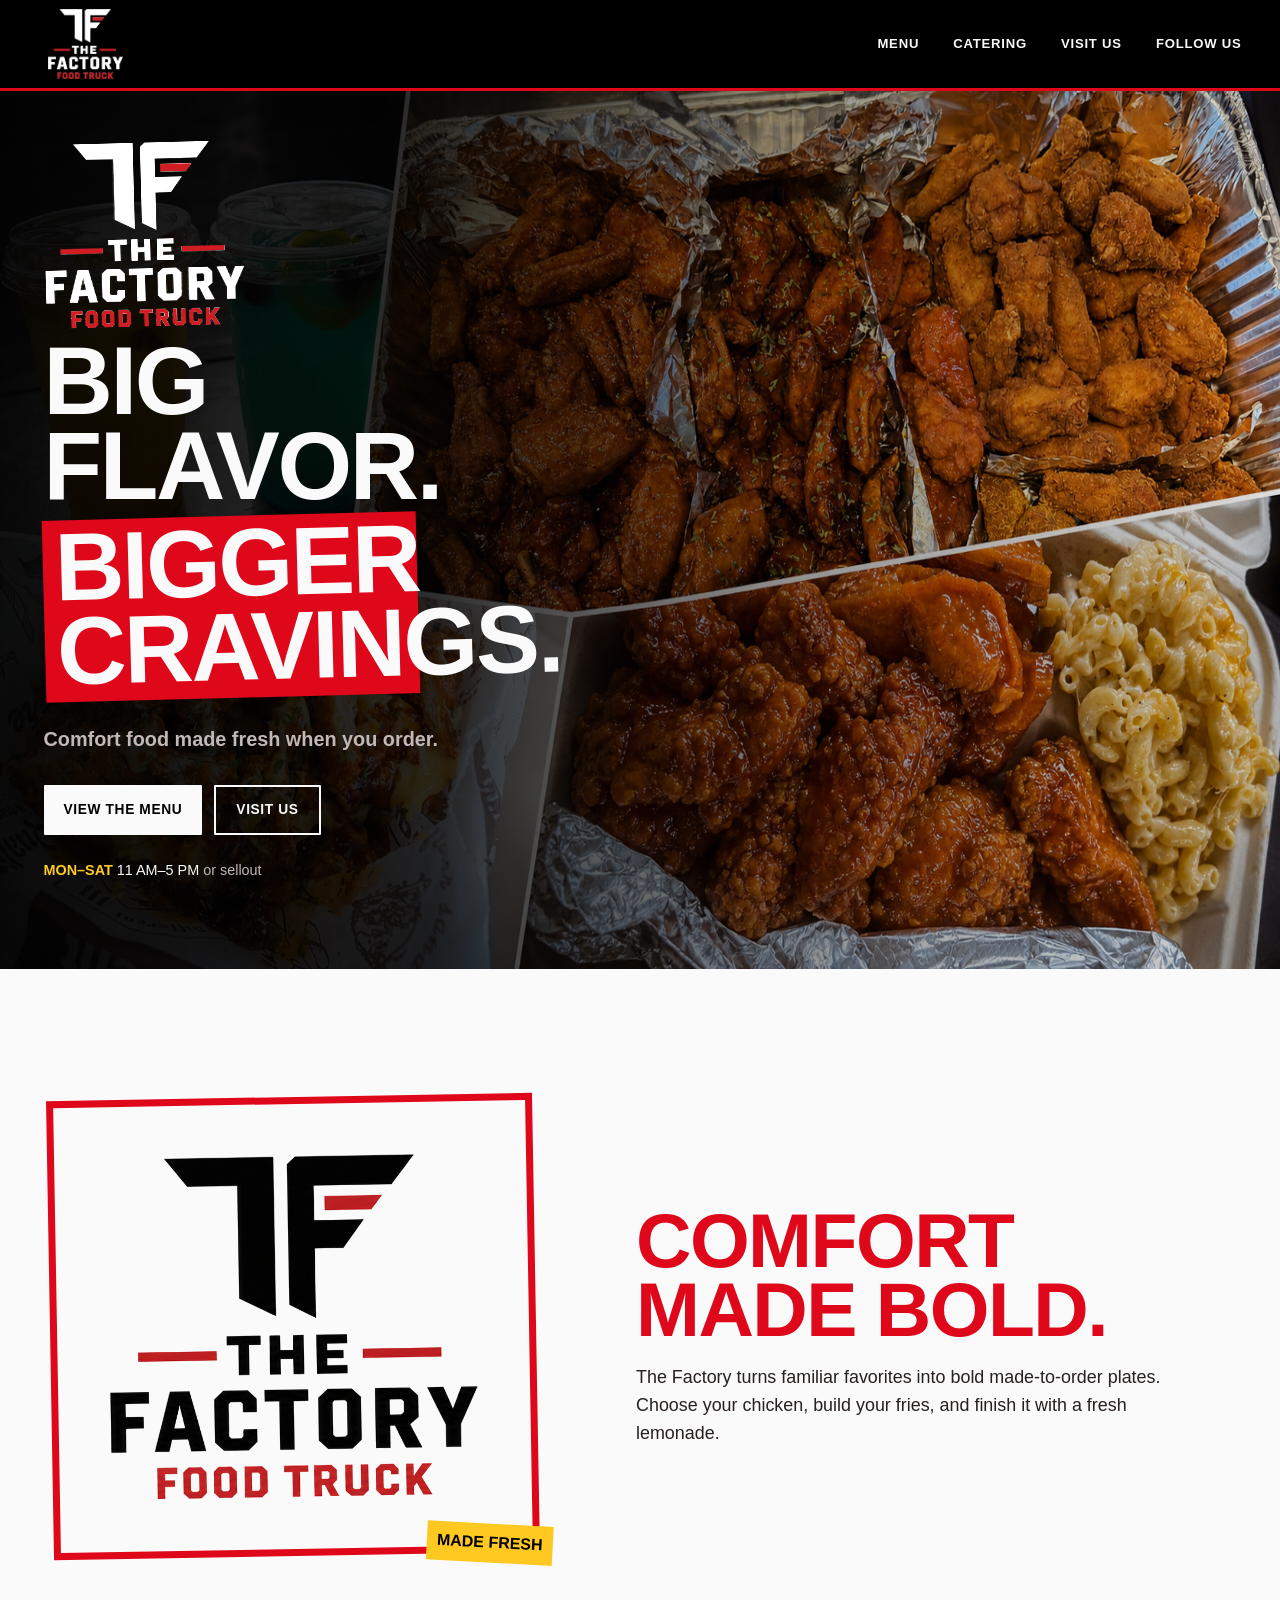
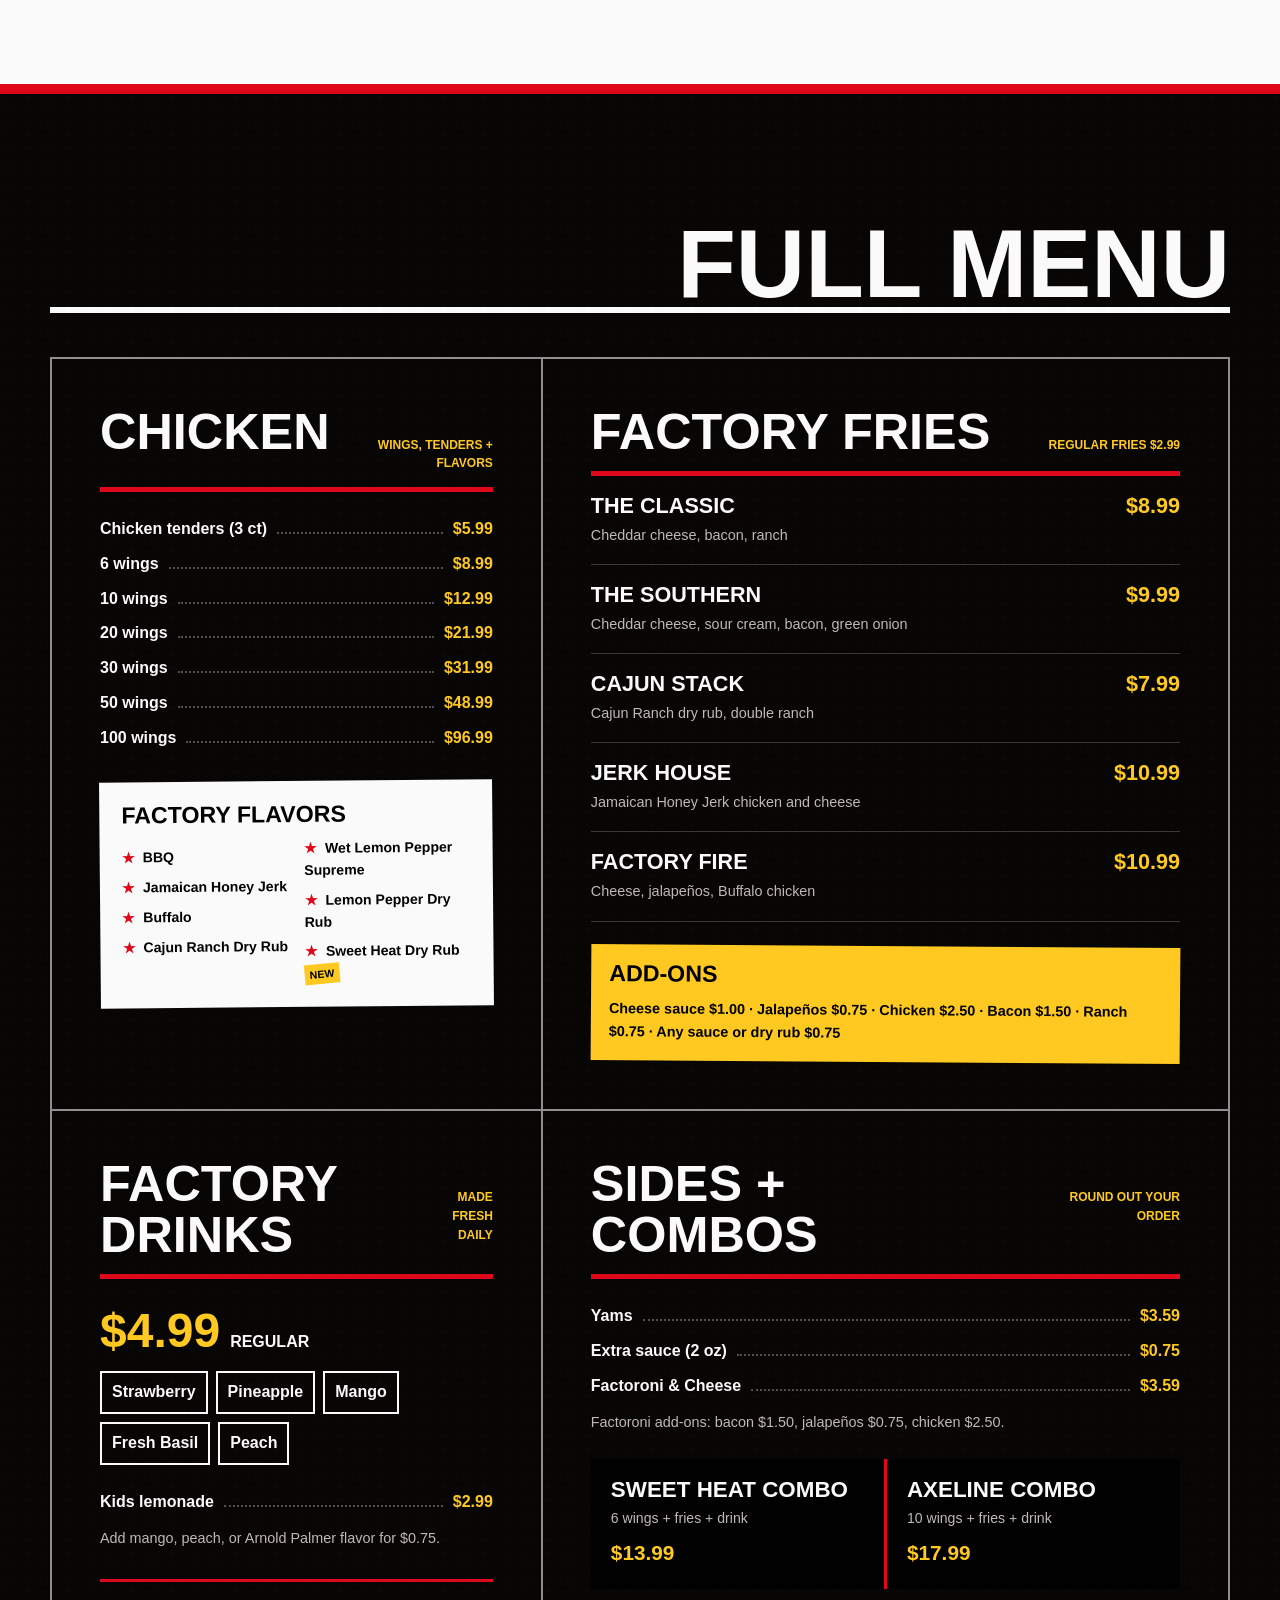
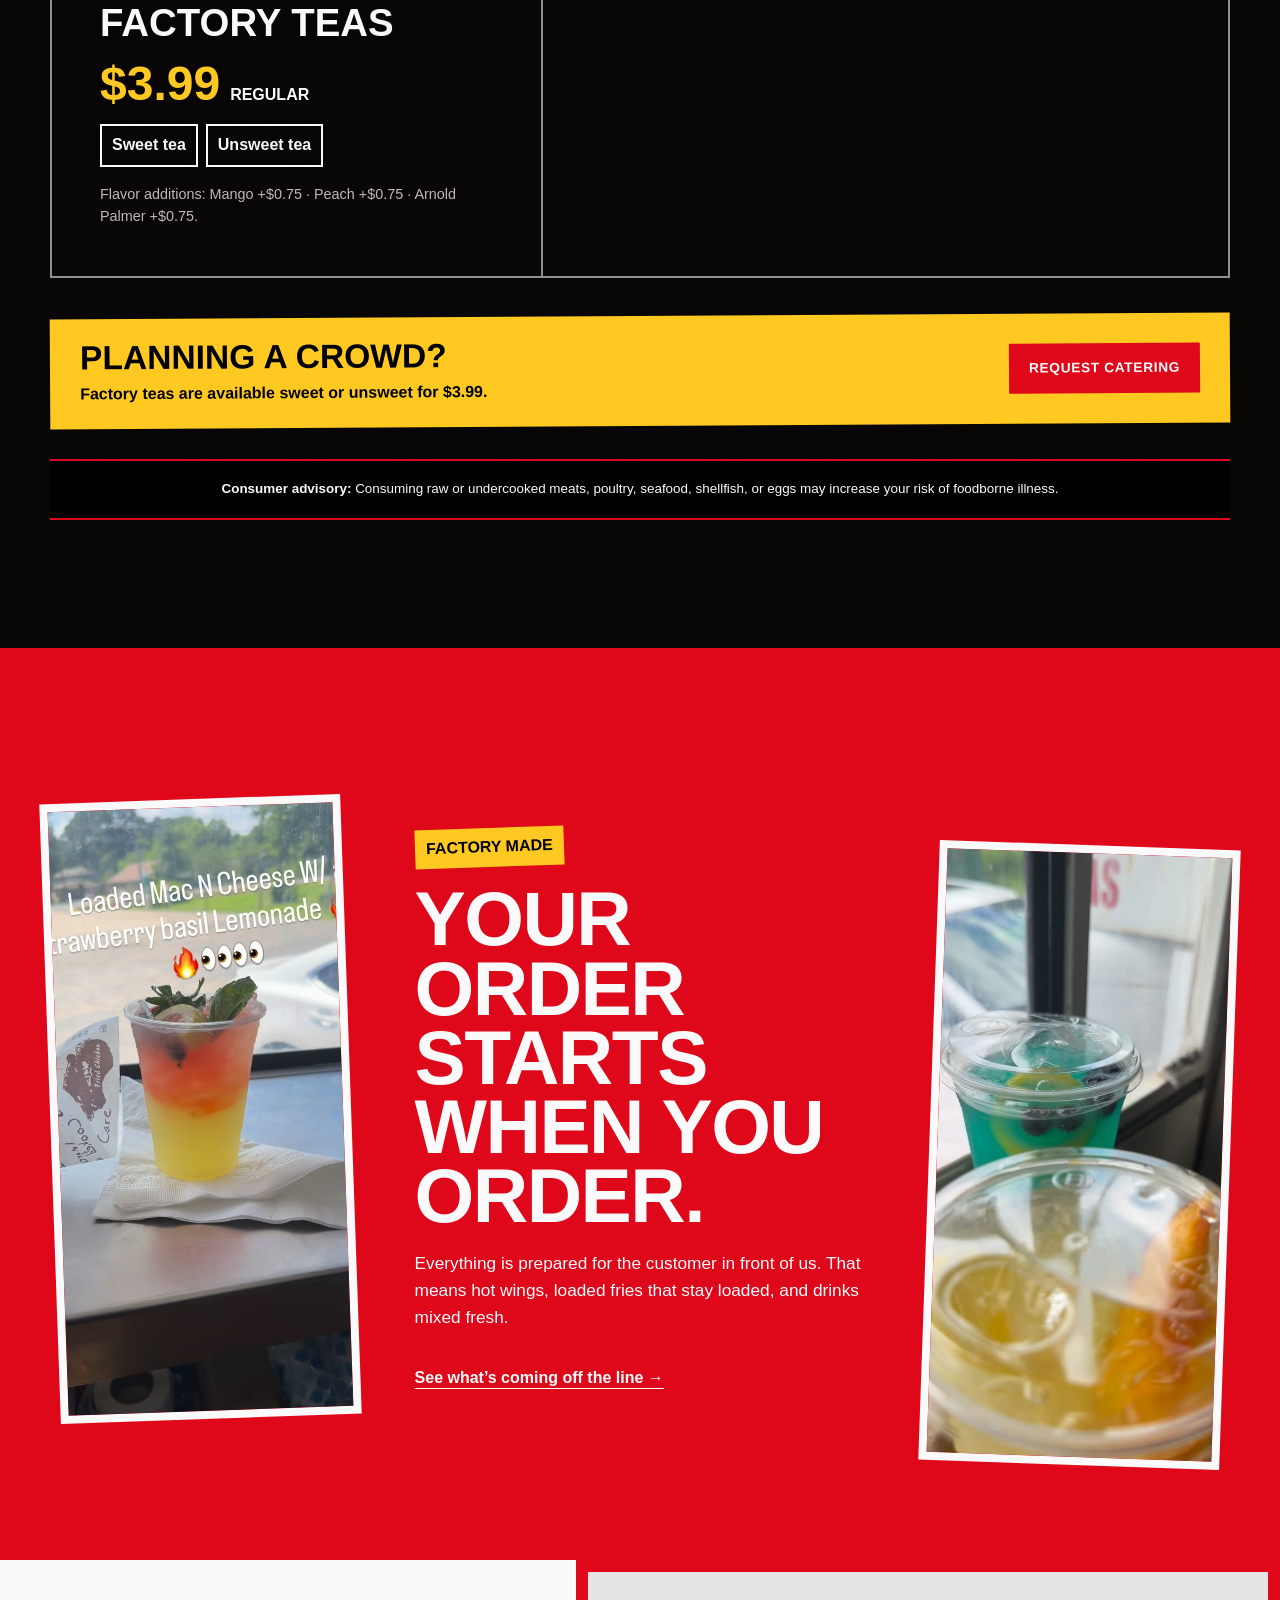
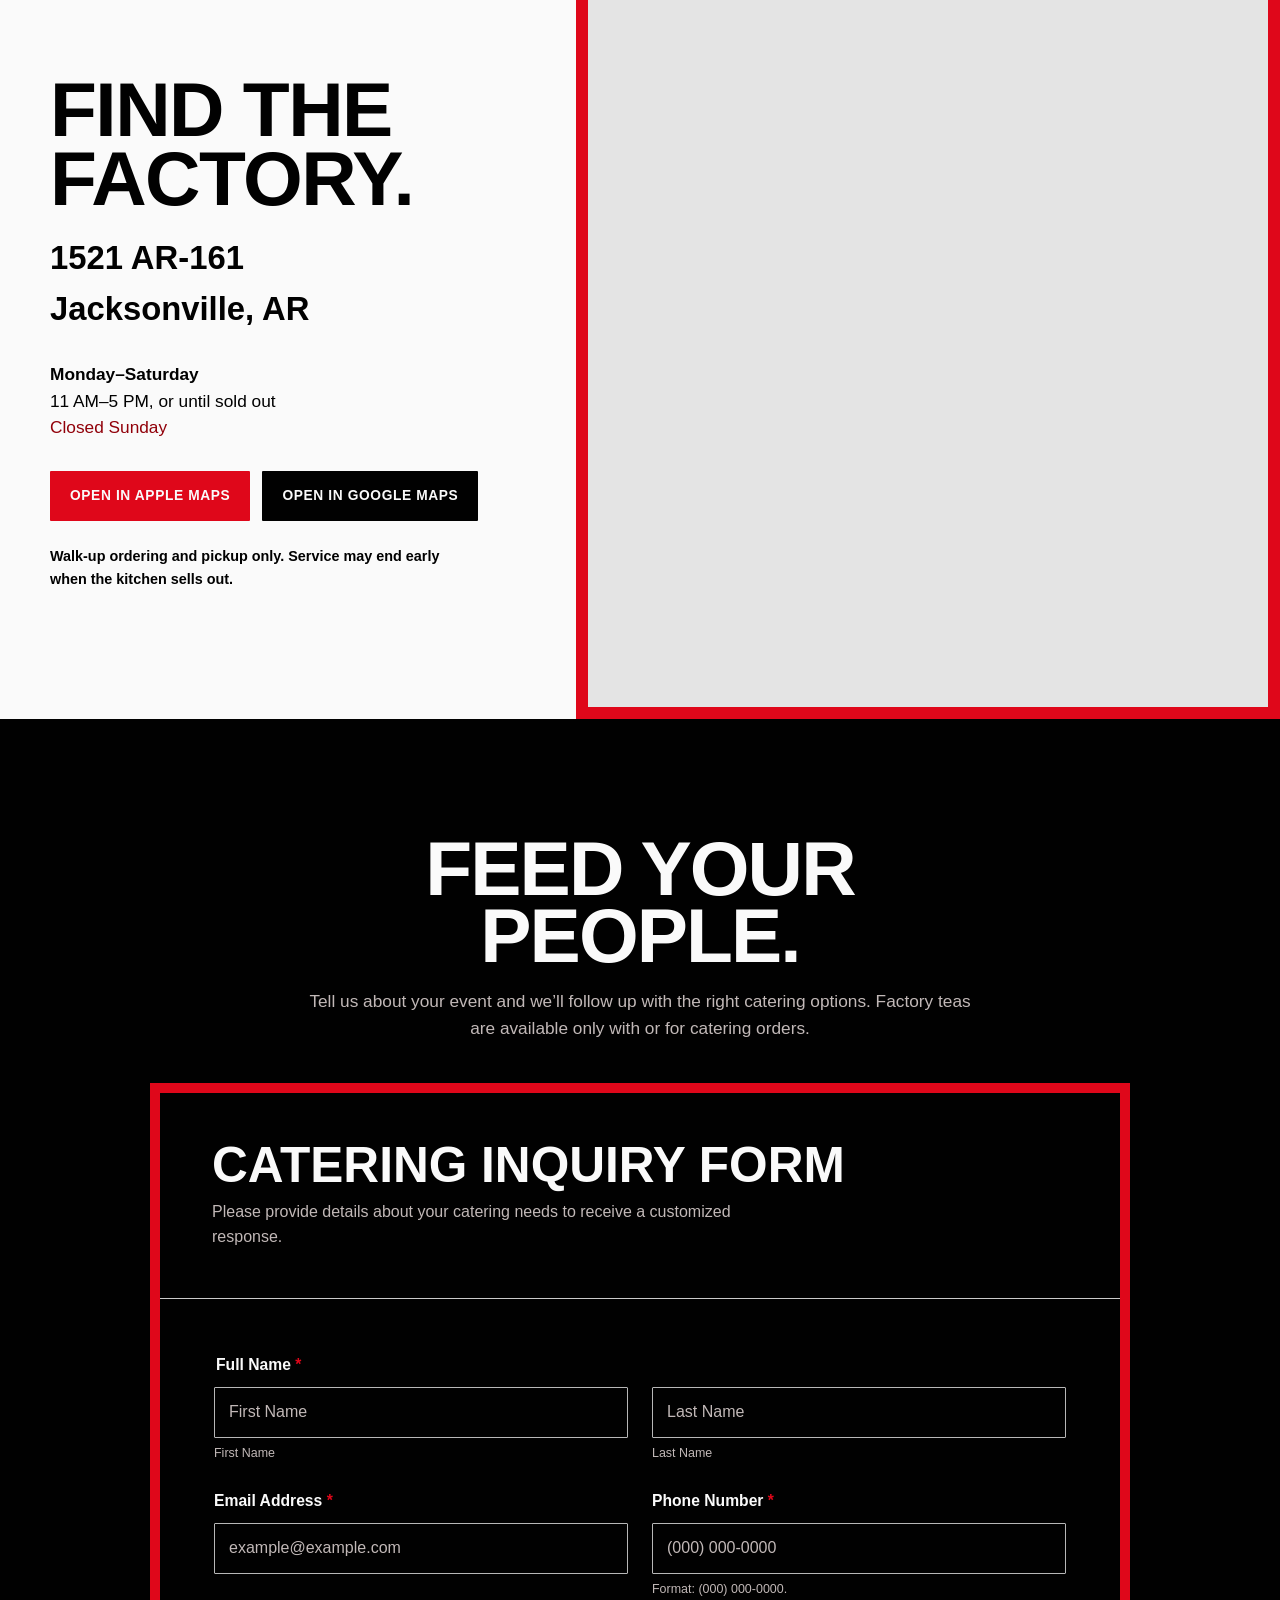
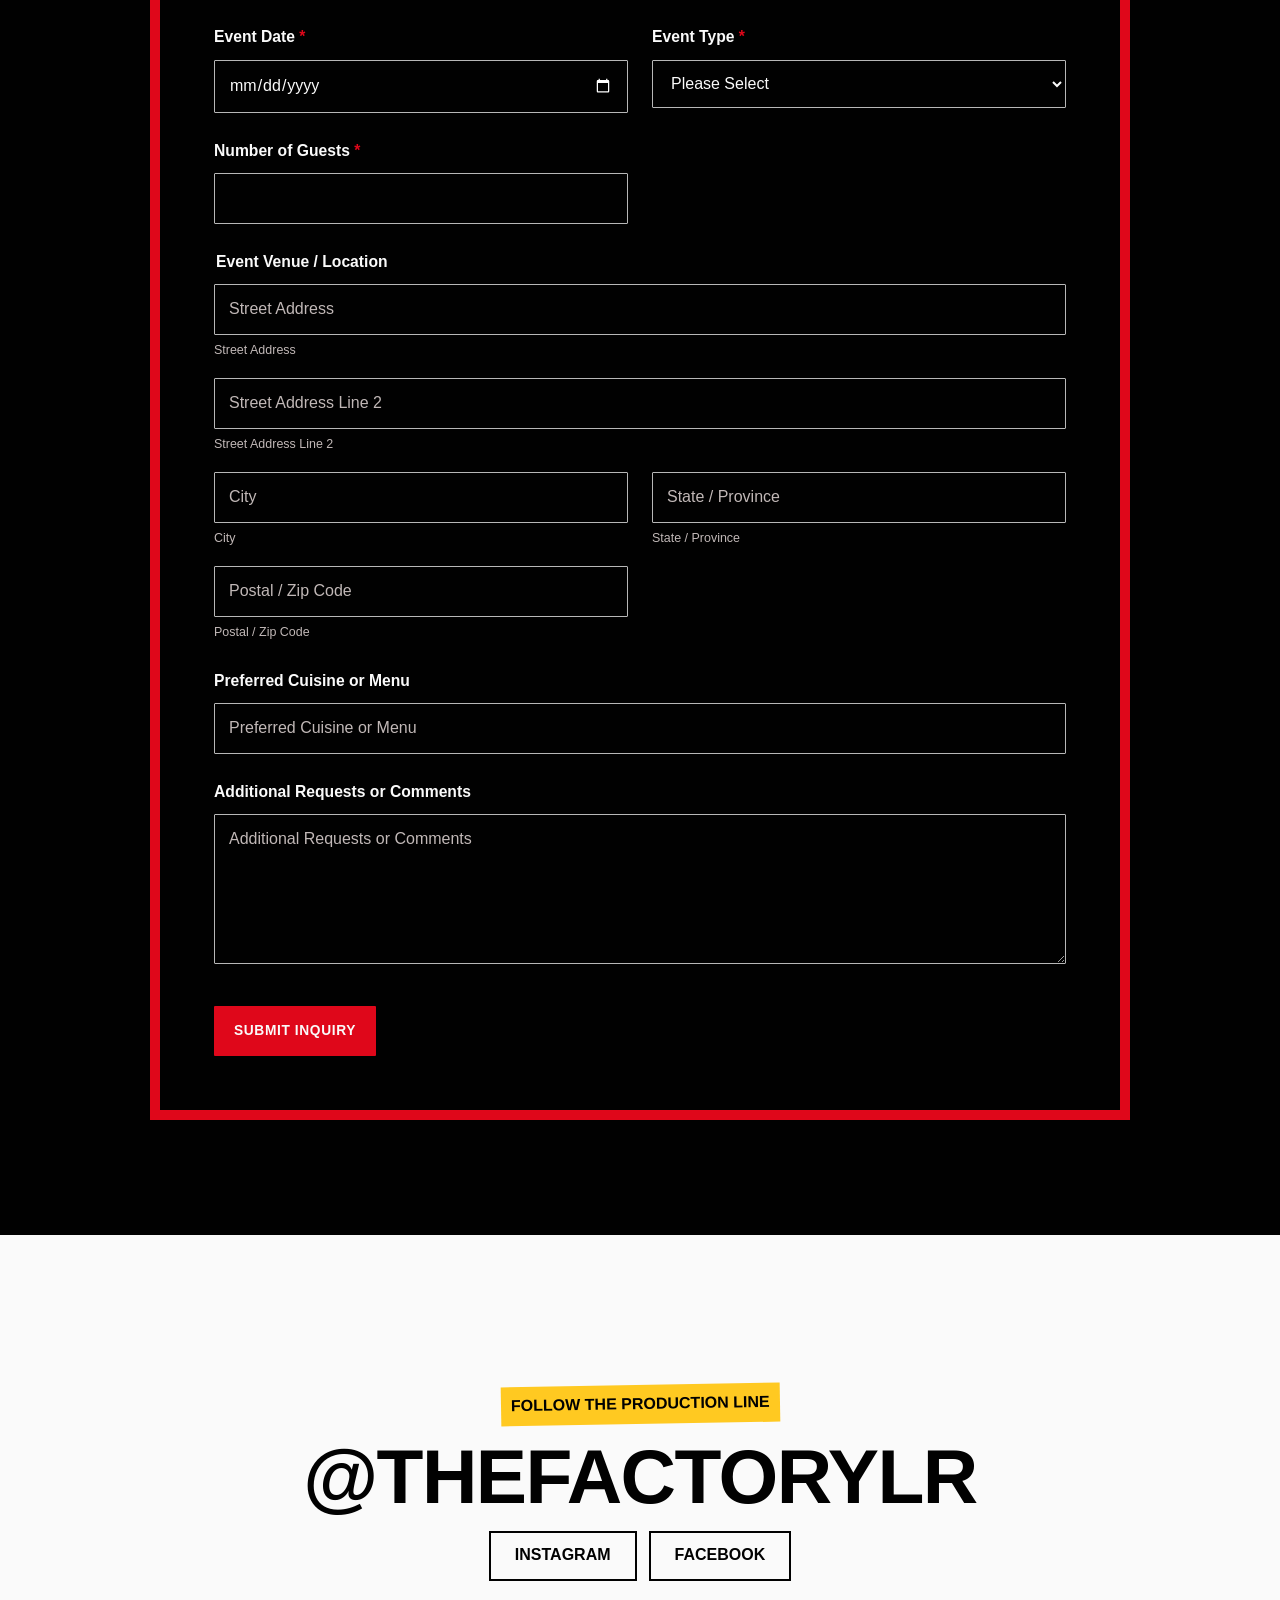
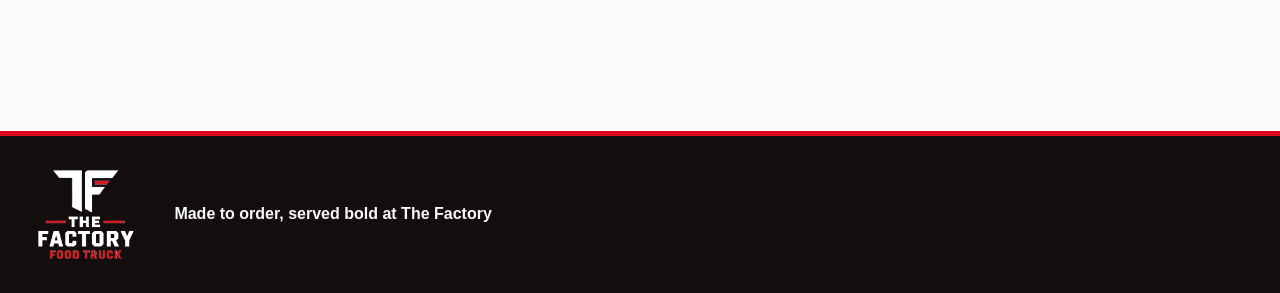
==== commit d1d15e45: "Replace wings hero with food collage" ====
--- a/index.html
+++ b/index.html
@@ -28,7 +28,7 @@
     "@context": "https://schema.org",
     "@type": "FoodTruck",
     "name": "The Factory Food Truck",
-    "image": "assets/factory-wings-hero.jpg",
+    "image": "assets/factory-food-collage.png",
     "servesCuisine": "American comfort food",
     "priceRange": "$",
     "address": {
--- a/styles.css
+++ b/styles.css
@@ -41,7 +41,7 @@
 .nav-toggle[aria-expanded="true"] .nav-toggle-bars::before { top: 0; transform: rotate(45deg); }
 .nav-toggle[aria-expanded="true"] .nav-toggle-bars::after { top: 0; transform: rotate(-45deg); }
 
-.hero { min-height: calc(100svh - var(--header)); display: block; overflow: hidden; position: relative; background-color: var(--black); background-image: linear-gradient(90deg, oklch(0.075 0 0 / .94) 0%, oklch(0.075 0 0 / .82) 34%, oklch(0.075 0 0 / .42) 62%, oklch(0.075 0 0 / .12) 100%), url("assets/factory-wings-hero.jpg"); background-size: cover; background-position: center; }
+.hero { min-height: calc(100svh - var(--header)); display: block; overflow: hidden; position: relative; background-color: var(--black); background-image: linear-gradient(90deg, oklch(0.075 0 0 / .94) 0%, oklch(0.075 0 0 / .82) 34%, oklch(0.075 0 0 / .42) 62%, oklch(0.075 0 0 / .12) 100%), url("assets/factory-food-collage.png"); background-size: 100% 100%; background-position: center; }
 .hero-copy { width: min(690px, 57vw); min-height: calc(100svh - var(--header)); padding: clamp(28px, 4vw, 58px) 20px clamp(54px, 7vw, 88px) clamp(20px, 3.4vw, 50px); display: flex; flex-direction: column; justify-content: flex-start; position: relative; z-index: 2; }
 .hero-brand { width: max-content; margin: 0 0 12px; position: relative; }
 .hero-brand img { width: min(200px, 52vw); transform: rotate(-1.5deg); }
@@ -196,7 +196,7 @@
   .nav-toggle { display: inline-flex; }
   .site-header nav { position: absolute; top: var(--header); left: 0; right: 0; padding: 16px 20px 22px; display: none; flex-direction: column; align-items: stretch; gap: 4px; background: var(--black); border-bottom: 3px solid var(--red); }
   .site-header nav.open { display: flex; }
-  .hero { background-size: cover; background-image: linear-gradient(90deg, oklch(0.075 0 0 / .94) 0%, oklch(0.075 0 0 / .84) 42%, oklch(0.075 0 0 / .34) 76%, oklch(0.075 0 0 / .12) 100%), url("assets/factory-wings-hero.jpg"); background-position: 62% center; }
+  .hero { background-size: 100% 100%; background-image: linear-gradient(90deg, oklch(0.075 0 0 / .94) 0%, oklch(0.075 0 0 / .84) 42%, oklch(0.075 0 0 / .34) 76%, oklch(0.075 0 0 / .12) 100%), url("assets/factory-food-collage.png"); background-position: center; }
   .hero-copy { width: min(680px, 72vw); min-height: 670px; }
   .intro { grid-template-columns: 1fr; }
   .section-heading { display: block; }
@@ -215,7 +215,7 @@
 @media (max-width: 560px) {
   :root { --page: calc(100vw - 32px); --header: 72px; }
   .wordmark { width: 72px; height: 58px; }
-  .hero { background-size: cover; background-image: linear-gradient(90deg, oklch(0.075 0 0 / .95) 0%, oklch(0.075 0 0 / .88) 54%, oklch(0.075 0 0 / .42) 100%), url("assets/factory-wings-hero.jpg"); background-position: 62% center; }
+  .hero { background-size: 100% 100%; background-image: linear-gradient(90deg, oklch(0.075 0 0 / .95) 0%, oklch(0.075 0 0 / .88) 54%, oklch(0.075 0 0 / .42) 100%), url("assets/factory-food-collage.png"); background-position: center; }
   .hero-copy { width: 100%; min-height: 720px; padding: 24px 20px 54px; }
   .hero-brand img { width: min(176px, 48vw); }
   .hero h1 { font-size: clamp(3.35rem, 16vw, 5rem); }
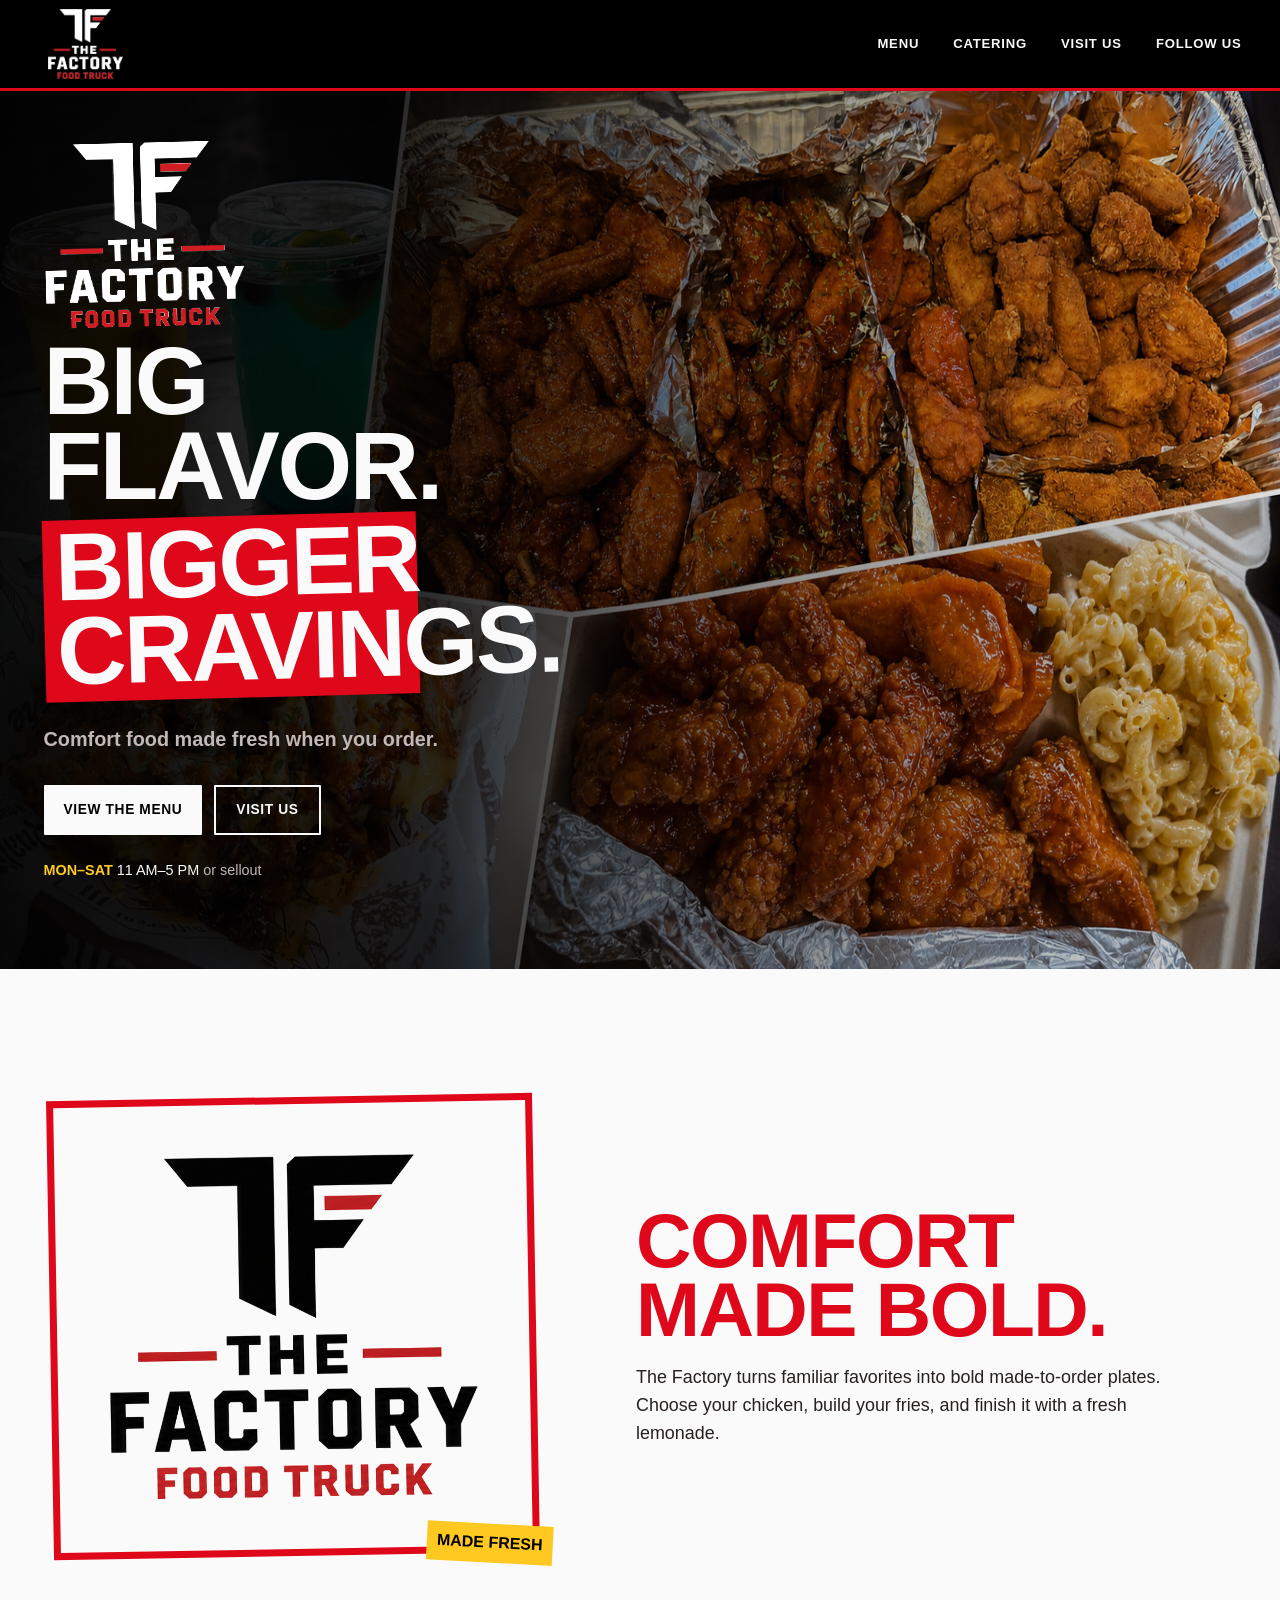
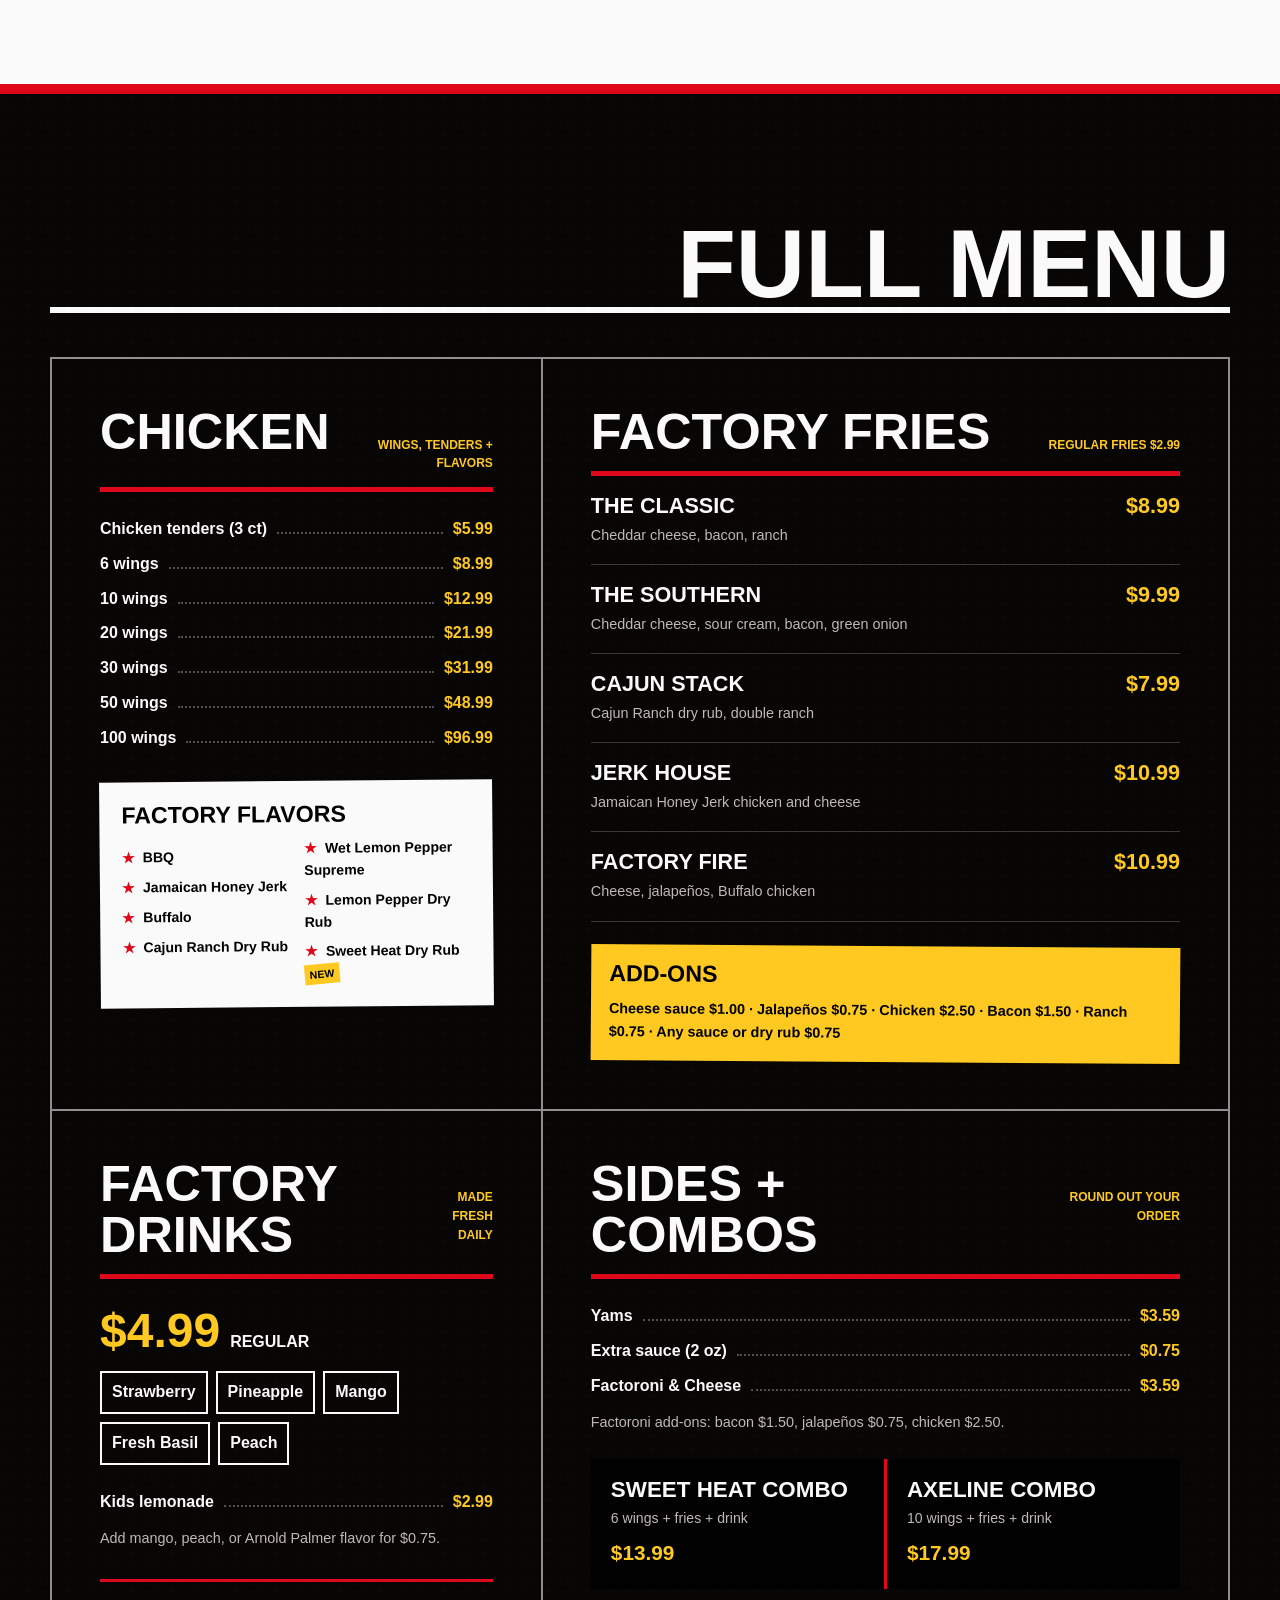
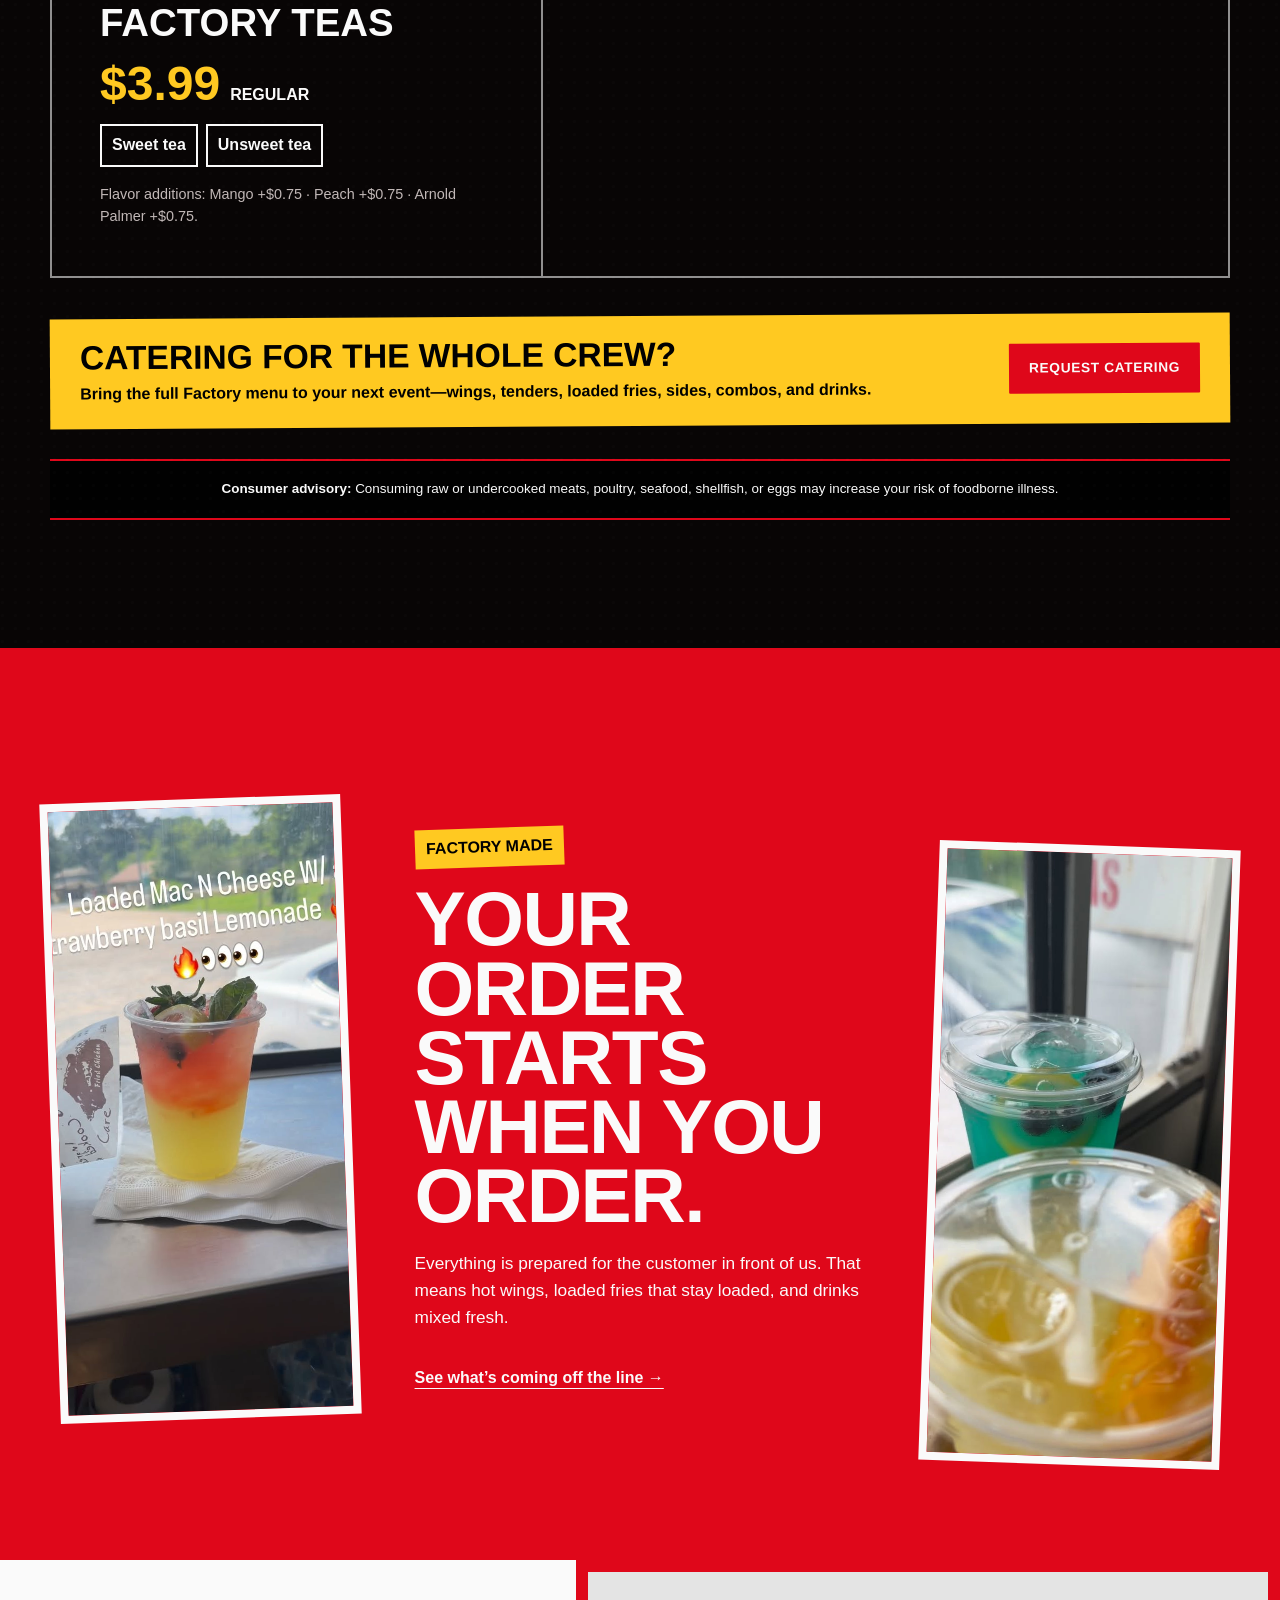
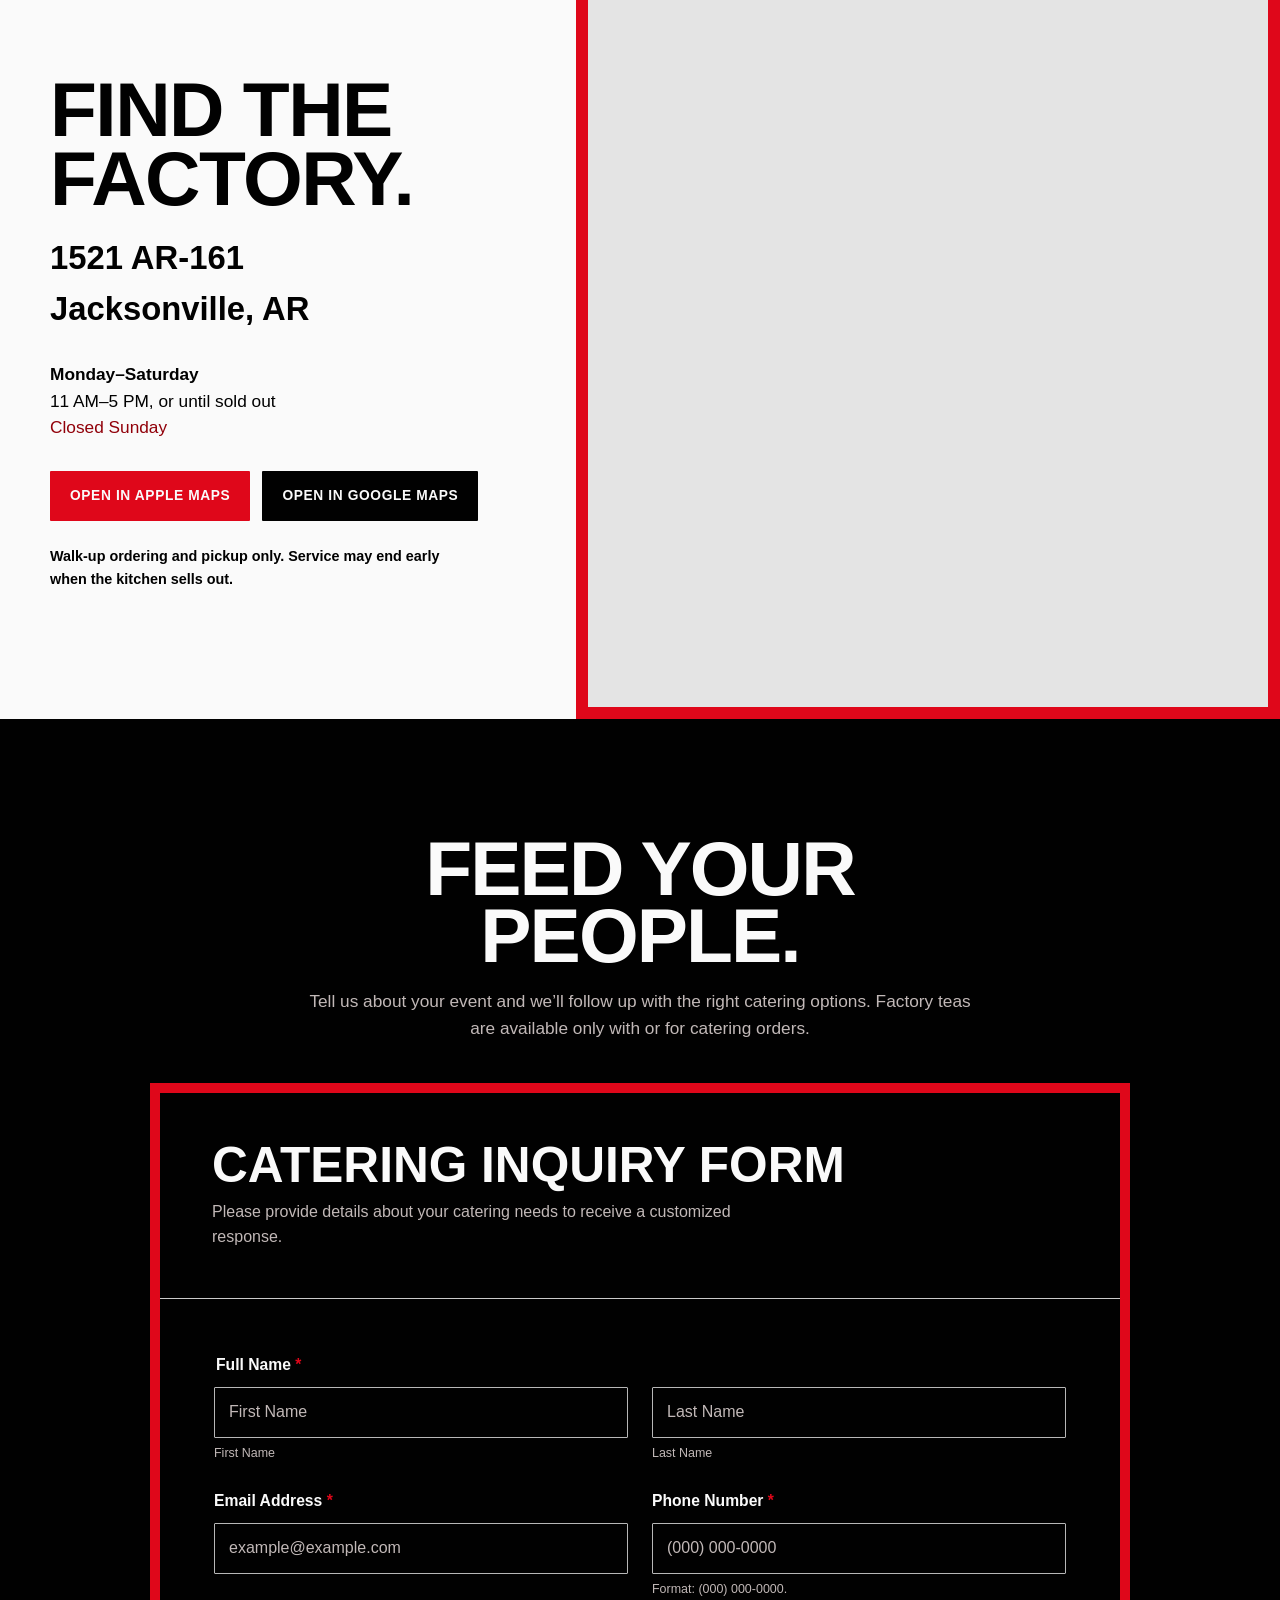
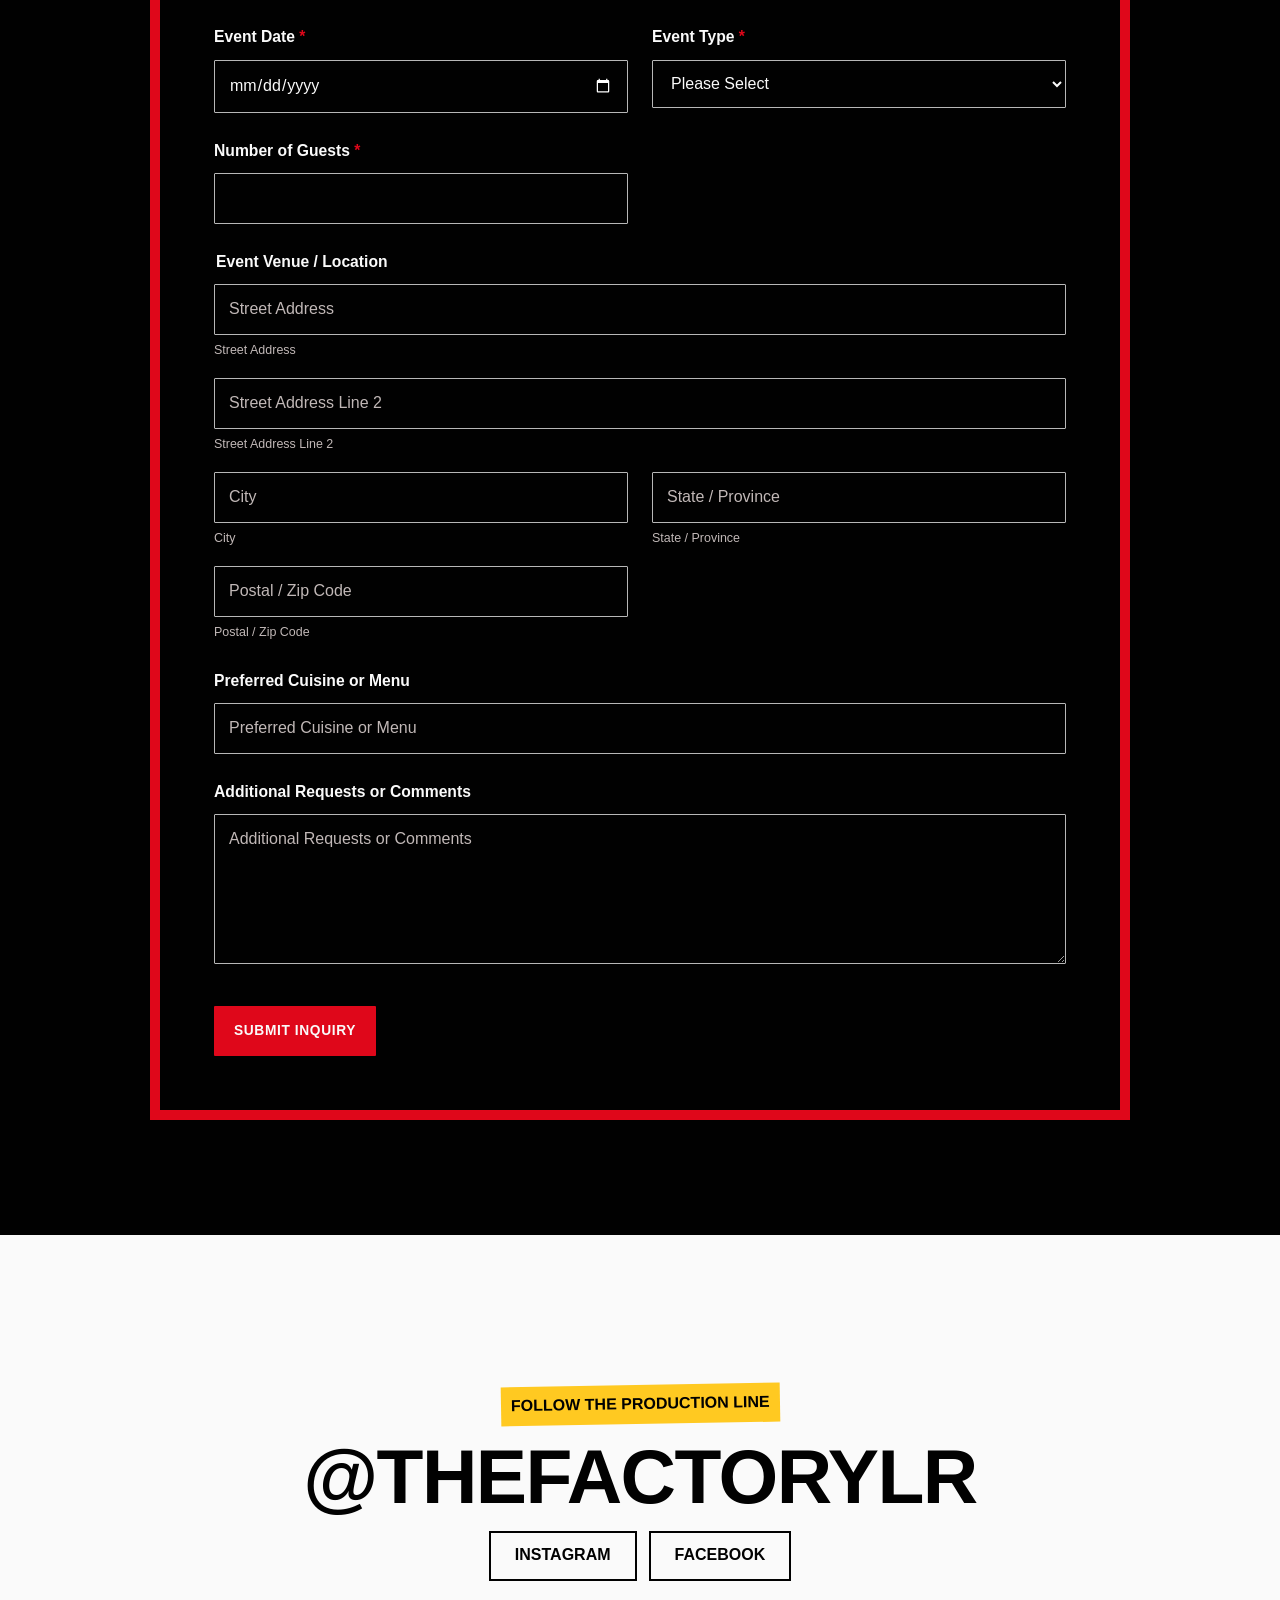
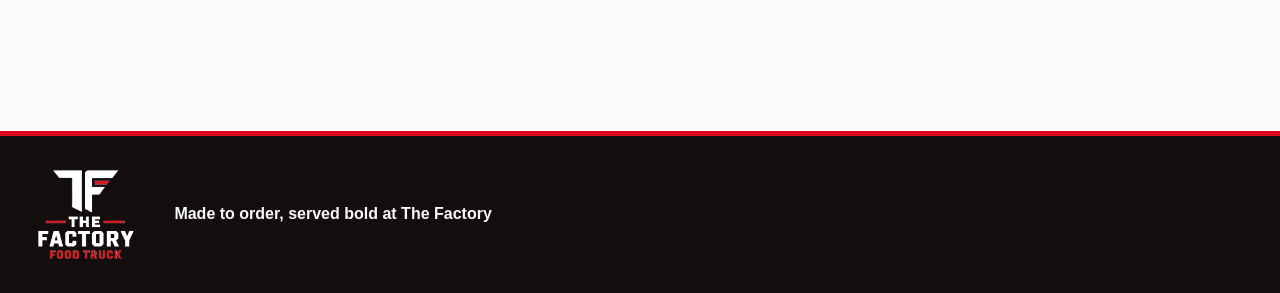
==== commit 7822fd28: "Clarify full menu catering callout" ====
--- a/index.html
+++ b/index.html
@@ -22,7 +22,7 @@
   <meta name="twitter:title" content="The Factory Food Truck | Jacksonville, AR">
   <meta name="twitter:description" content="Made-to-order chicken, loaded fries, and fresh lemonades in Jacksonville, Arkansas. Catering is available.">
   <meta name="twitter:image" content="https://digitalcr8tive.github.io/the-factory-food-truck/assets/social-card.png">
-  <link rel="stylesheet" href="styles.css?v=20260722-photos">
+  <link rel="stylesheet" href="styles.css?v=20260722-collage">
   <script type="application/ld+json">
   {
     "@context": "https://schema.org",
@@ -172,8 +172,8 @@
       </div>
       <aside class="catering-note">
         <div>
-          <strong>Planning a crowd?</strong>
-          <p>Factory teas are available sweet or unsweet for $3.99.</p>
+          <strong>Catering for the whole crew?</strong>
+          <p>Bring the full Factory menu to your next event—wings, tenders, loaded fries, sides, combos, and drinks.</p>
         </div>
         <a class="button button-red" href="#catering">Request catering</a>
       </aside>
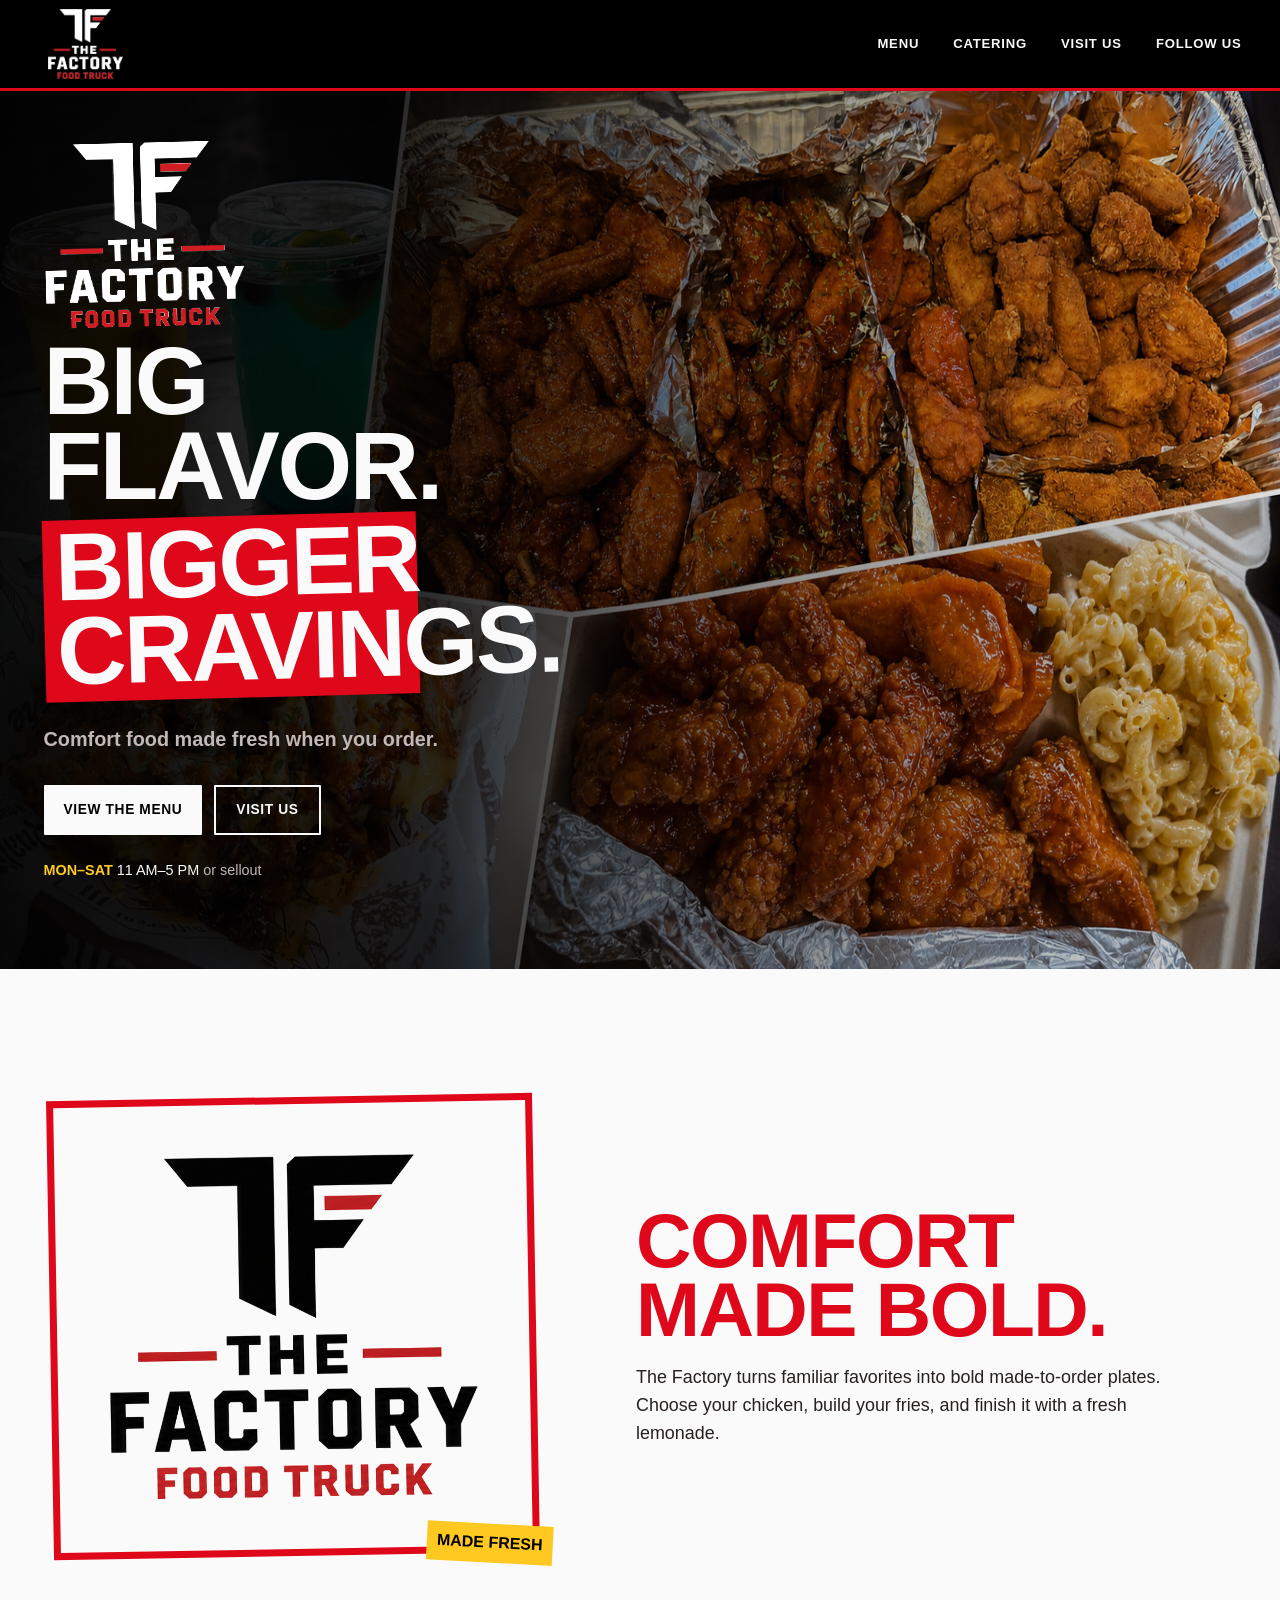
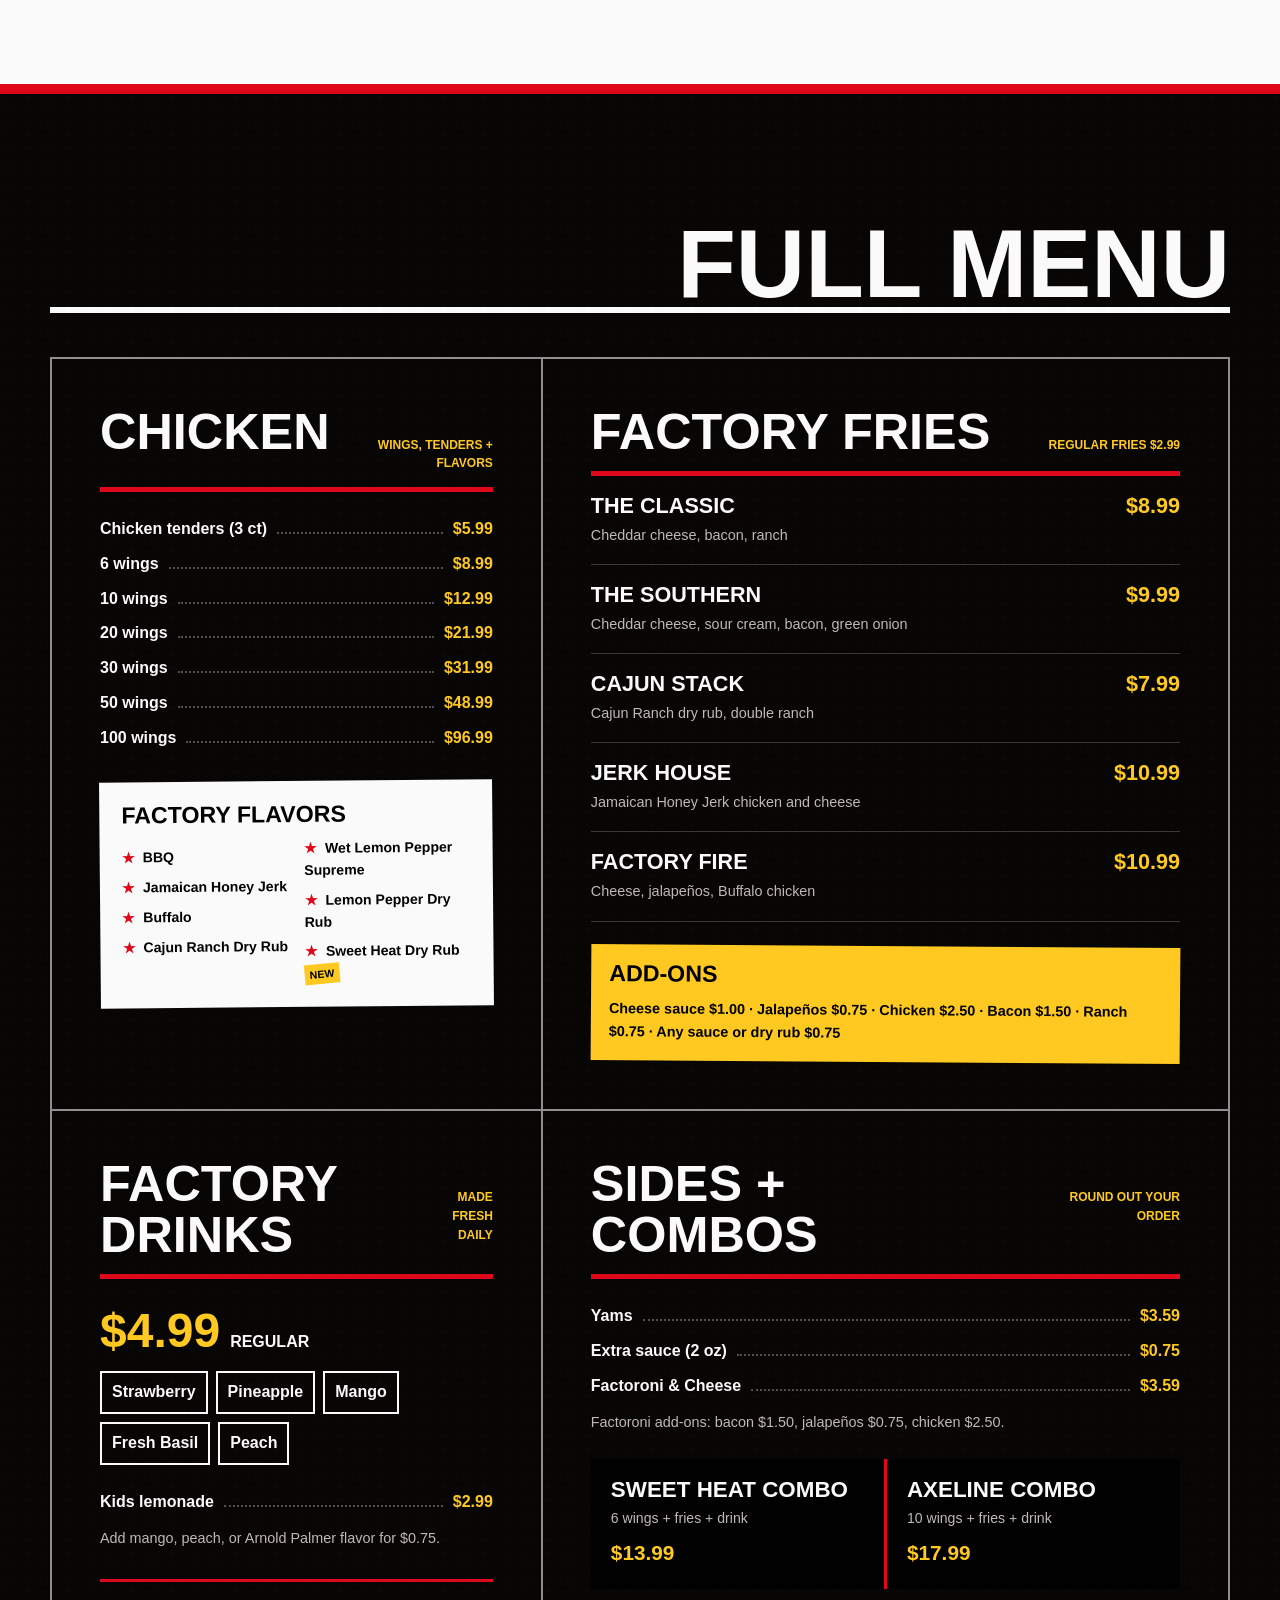
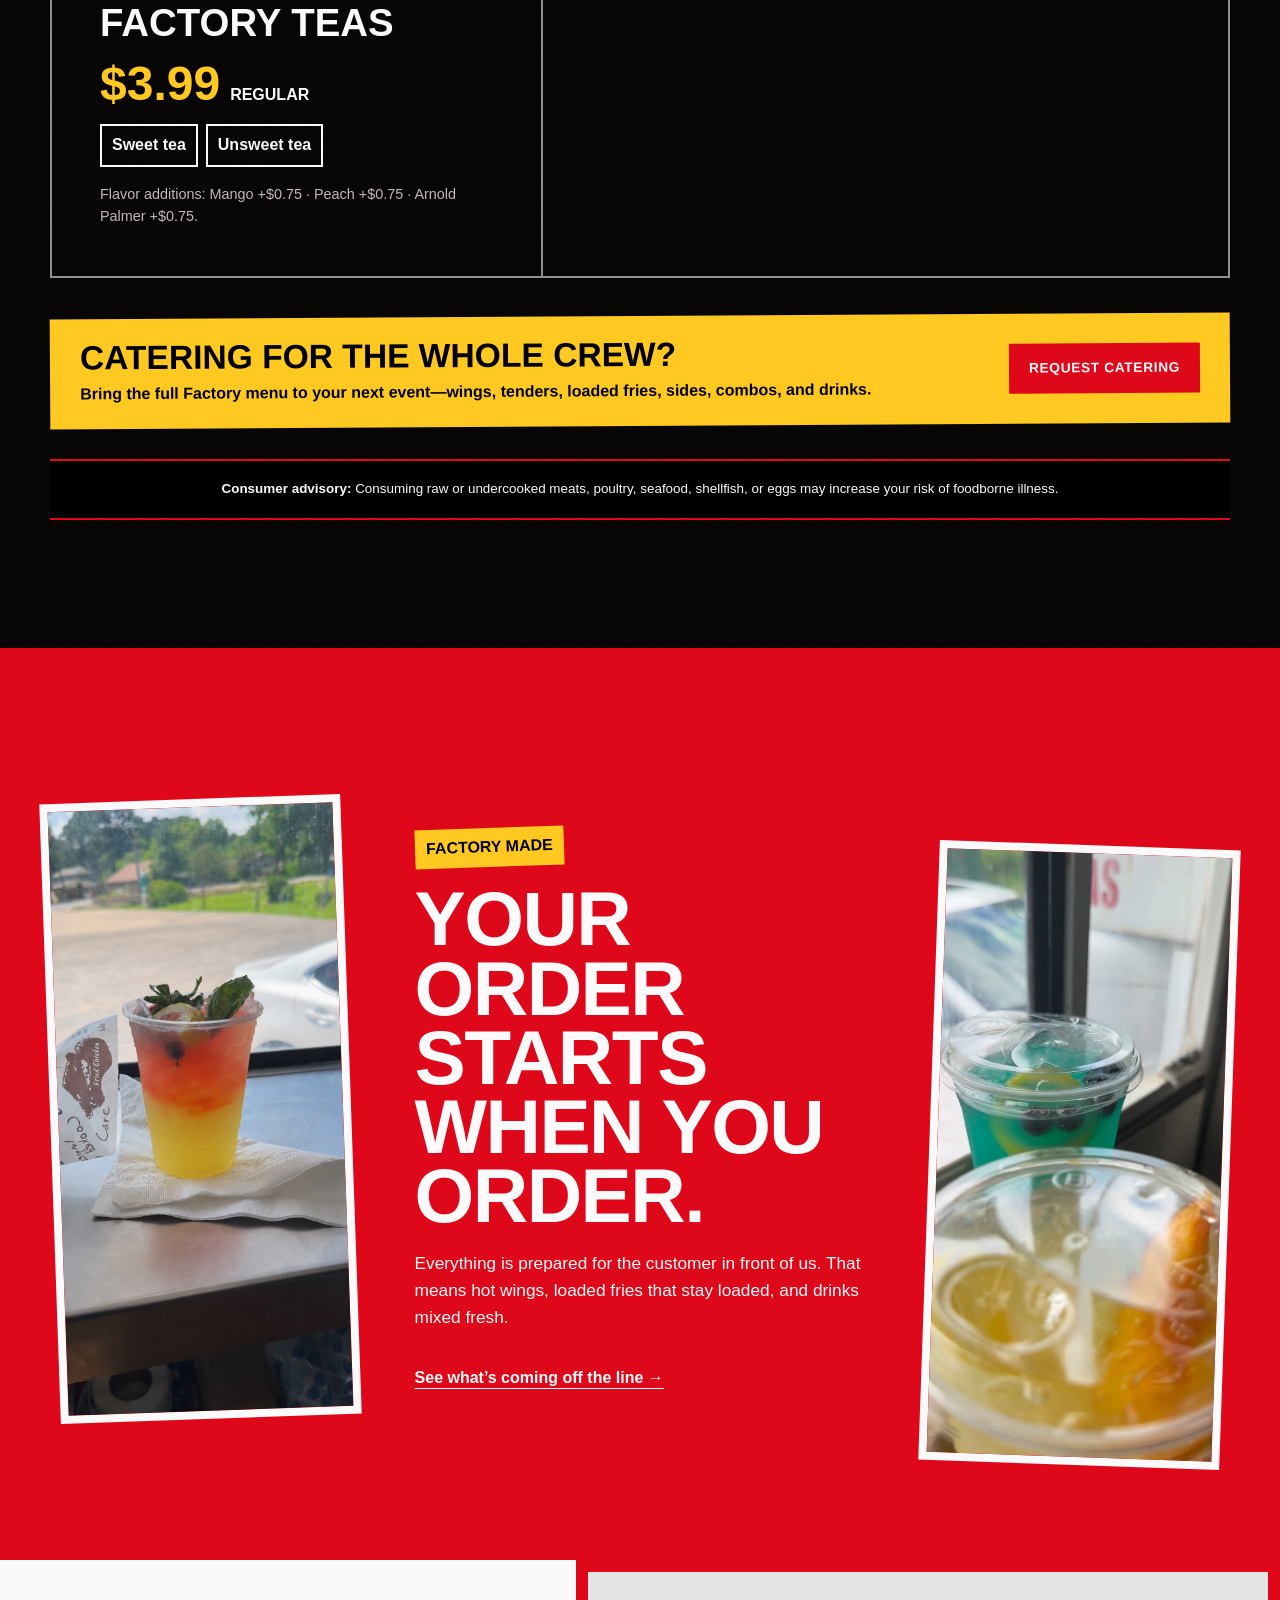
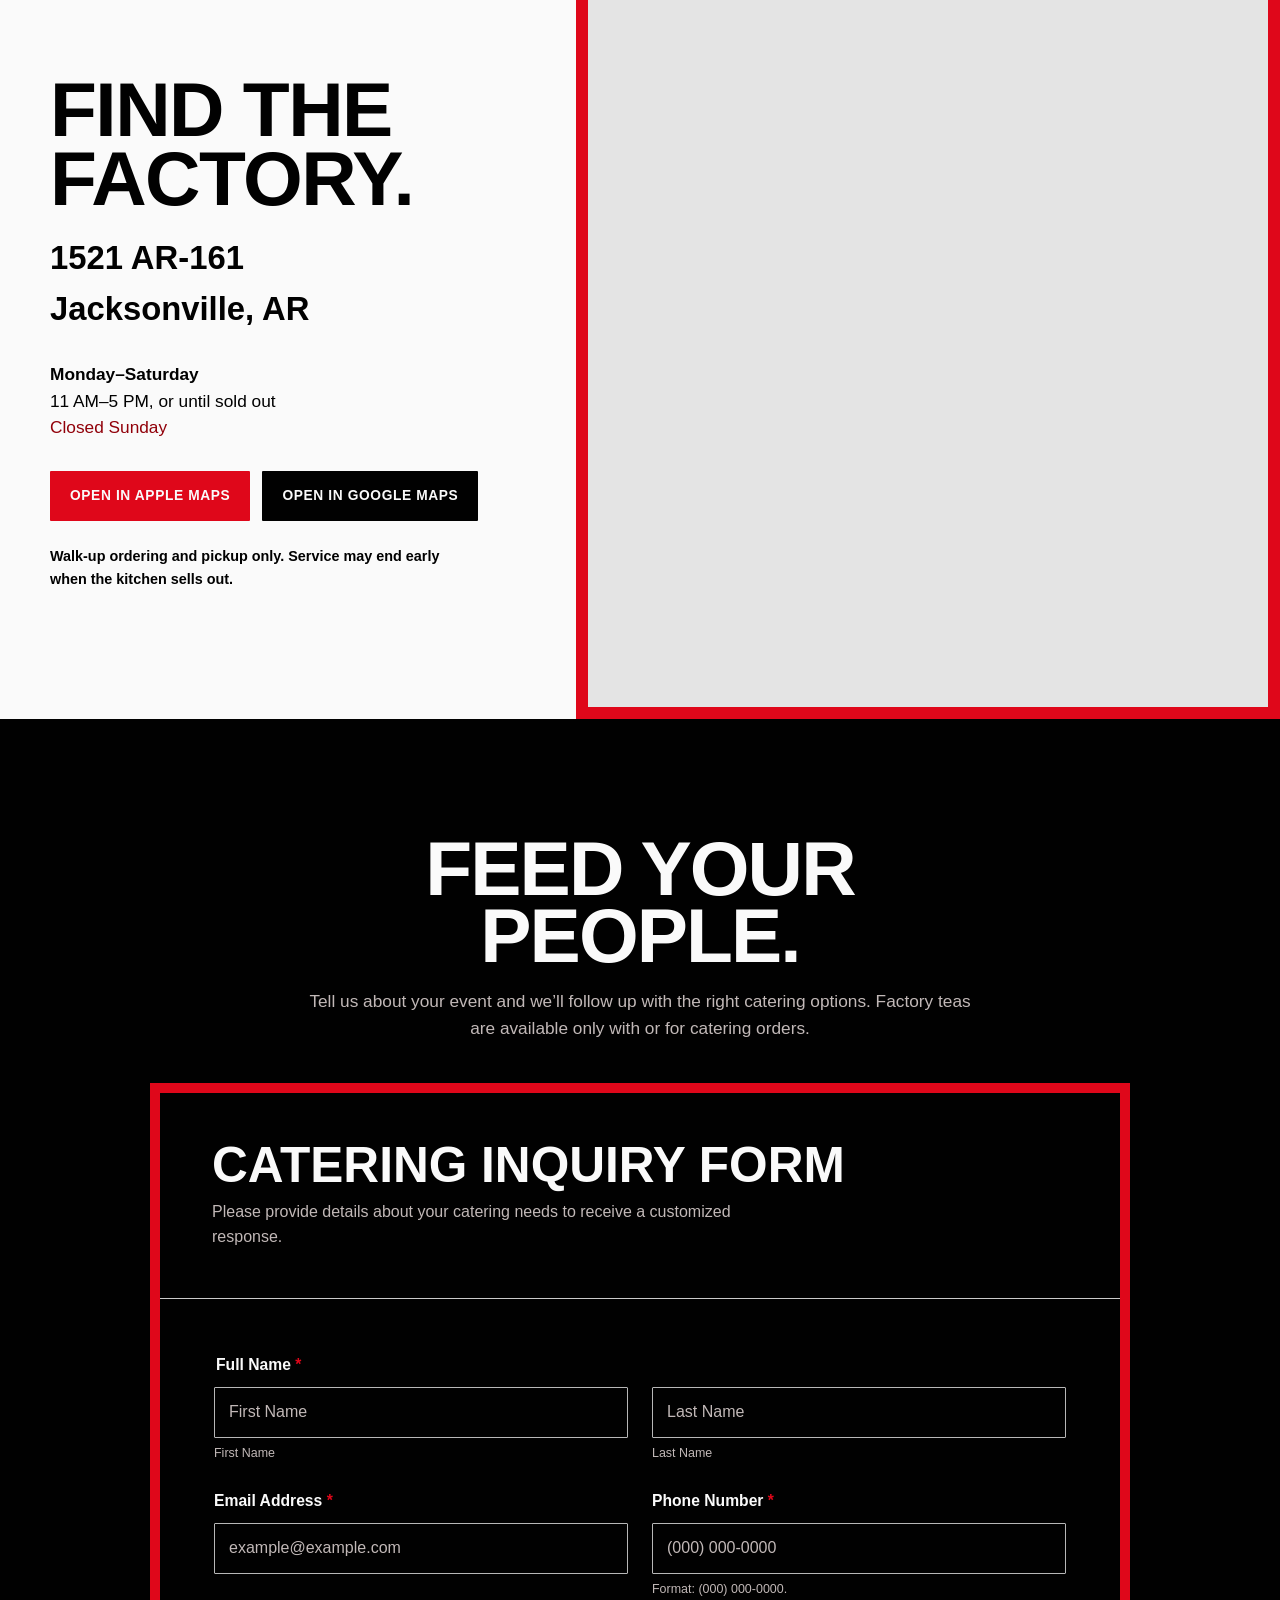
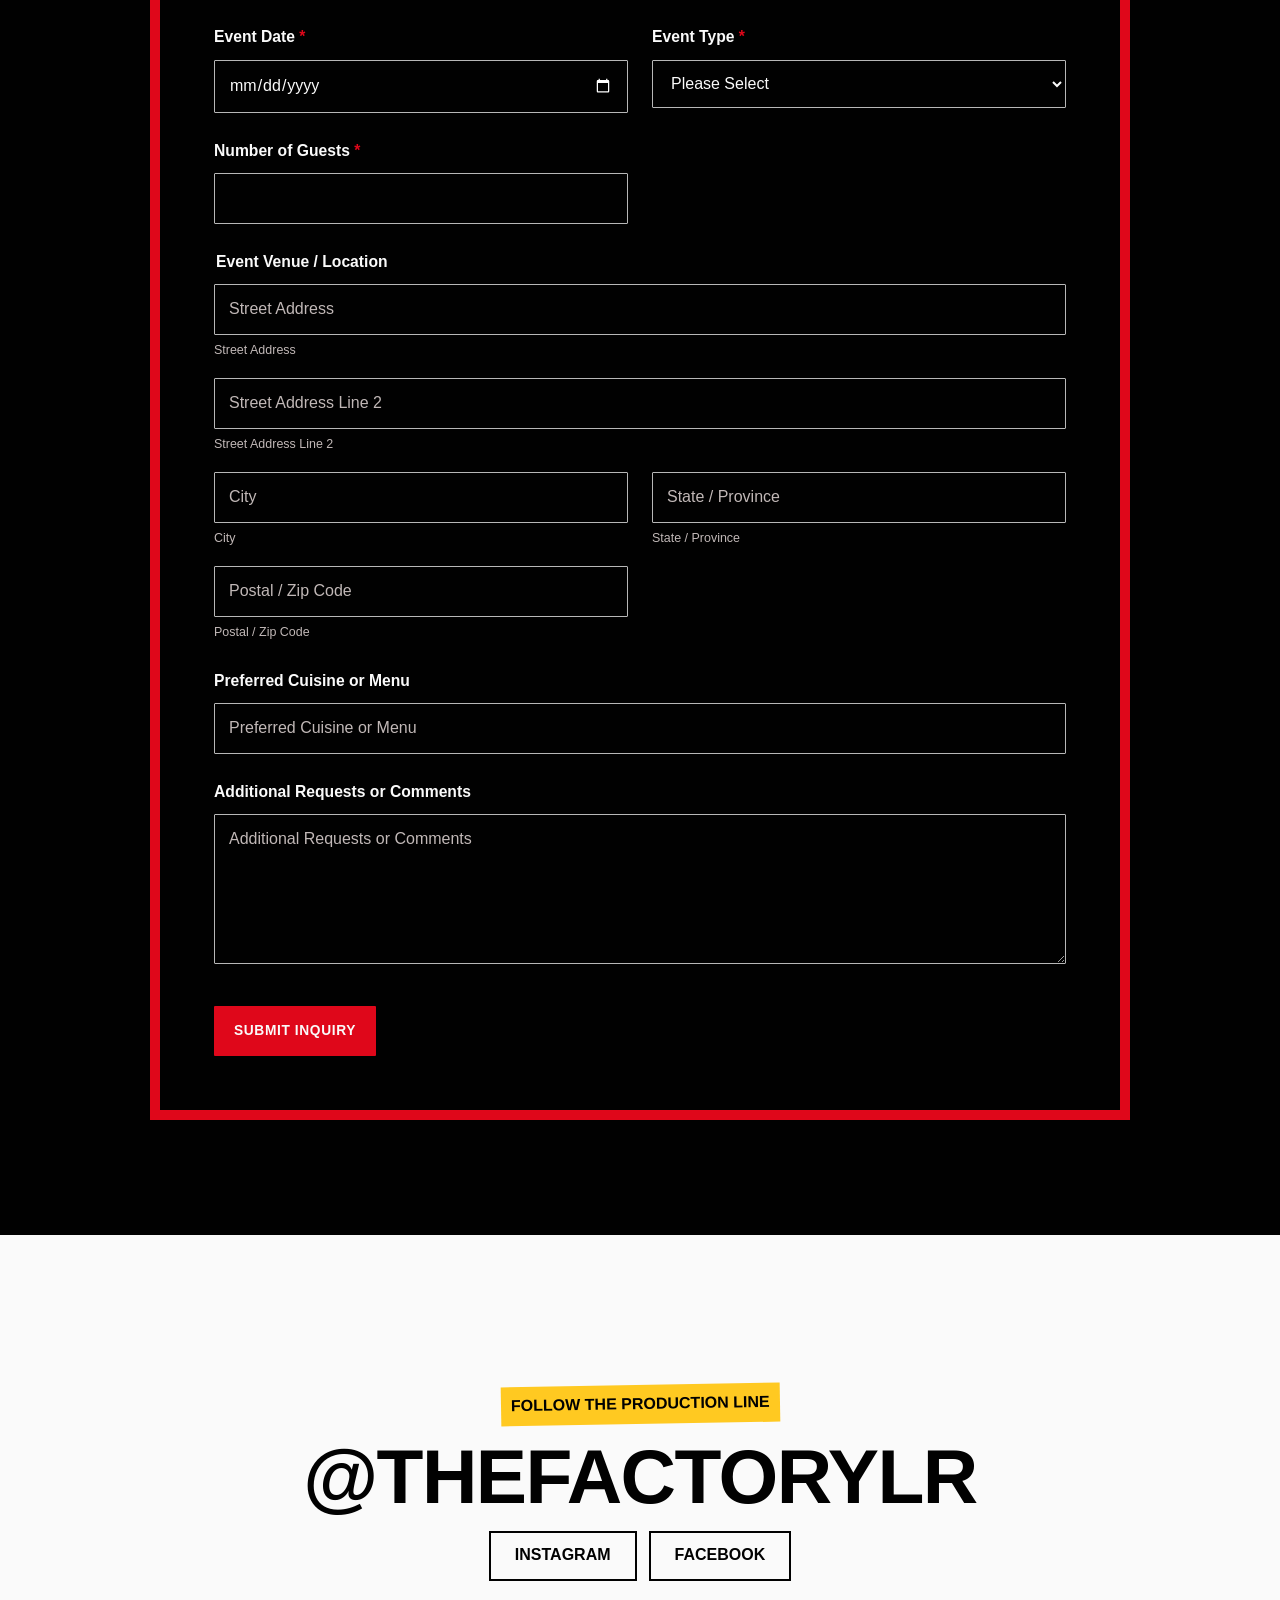
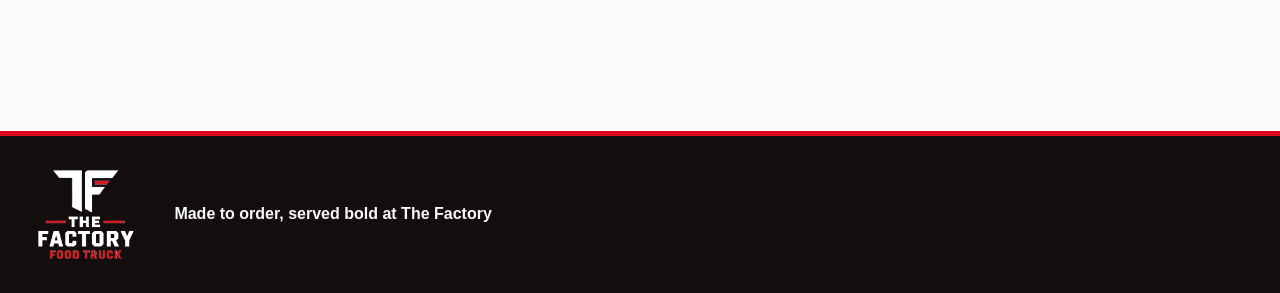
==== commit 029e8573: "Remove text from Factory Made drink photo" ====
--- a/index.html
+++ b/index.html
@@ -182,7 +182,7 @@
 
     <section class="food-story" aria-label="Fresh Factory drinks">
       <figure class="food-image tall">
-        <img src="assets/factory-made.jpg" alt="A strawberry basil Factory lemonade made fresh at the truck" width="640" height="1136">
+        <img src="assets/factory-made.jpg?v=20260722-clean" alt="A strawberry basil Factory lemonade made fresh at the truck" width="640" height="1136">
       </figure>
       <div class="food-copy">
         <p class="script-line">Factory made</p>
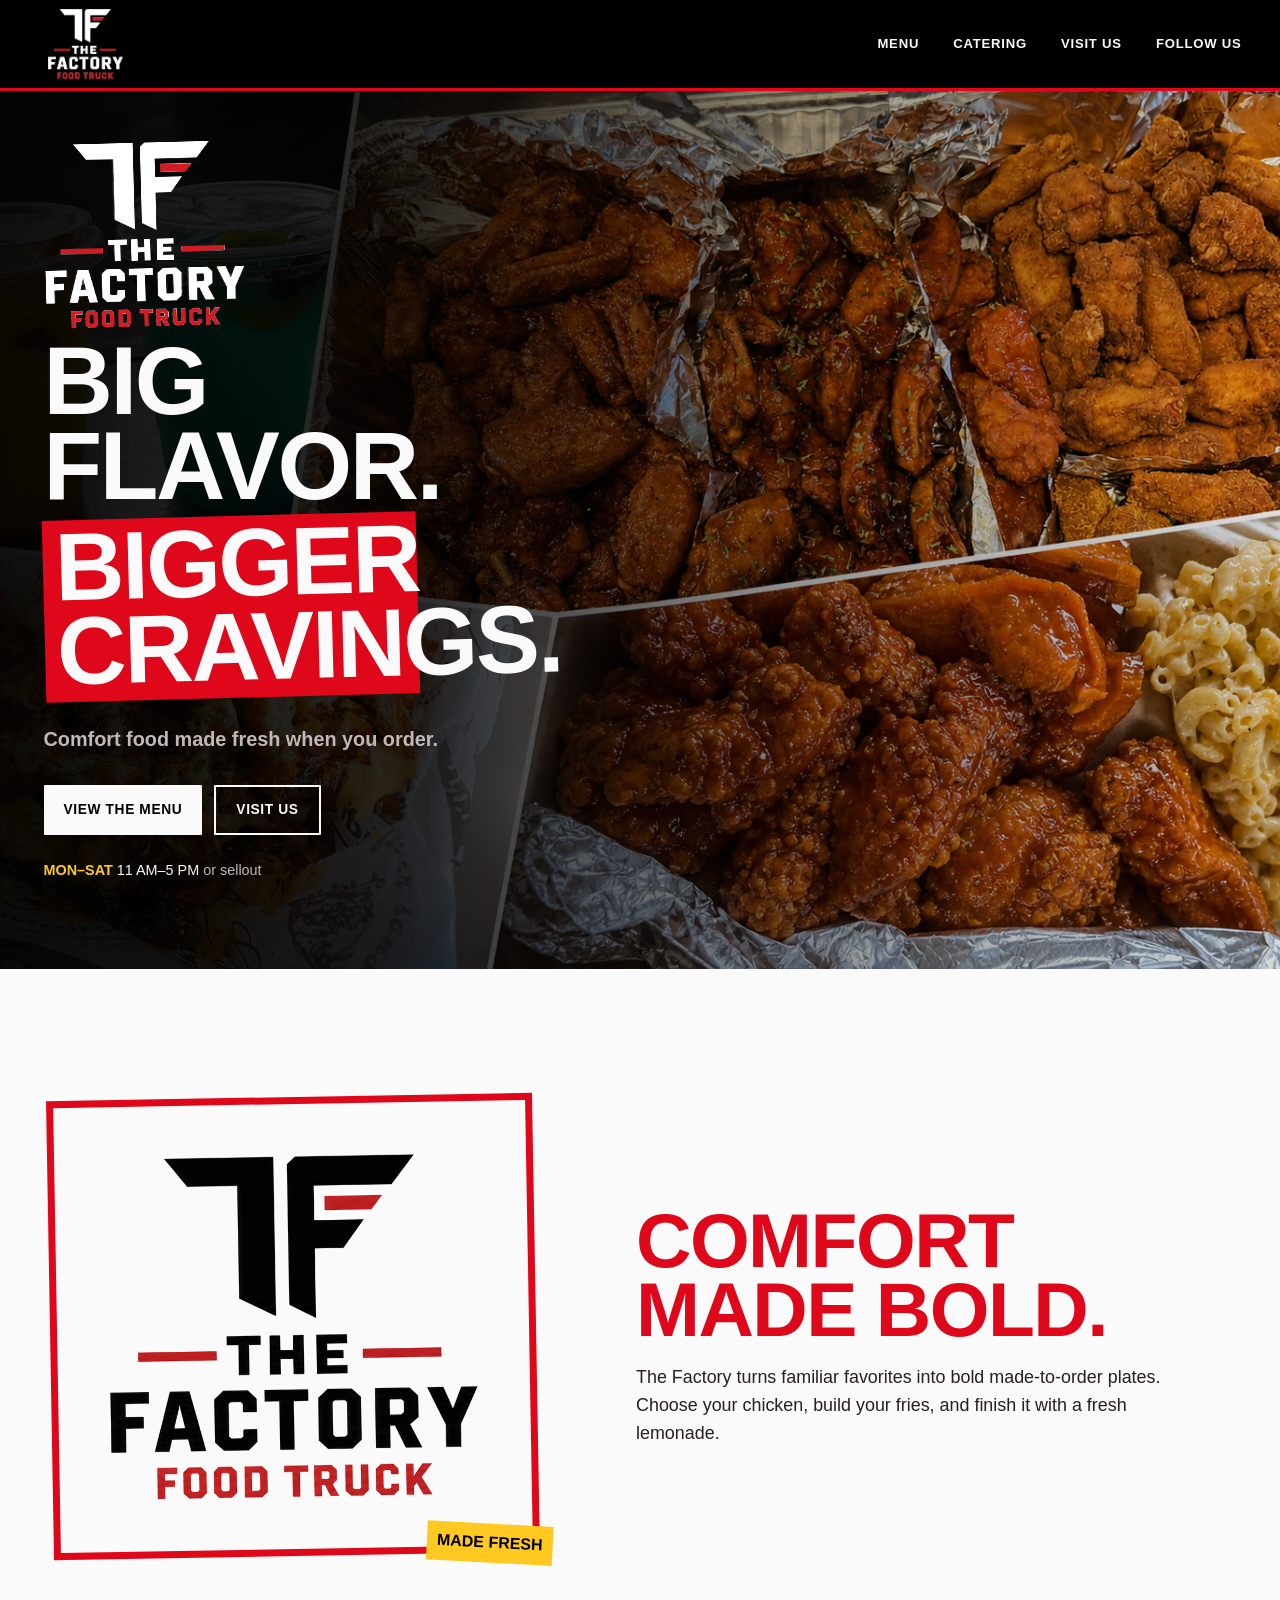
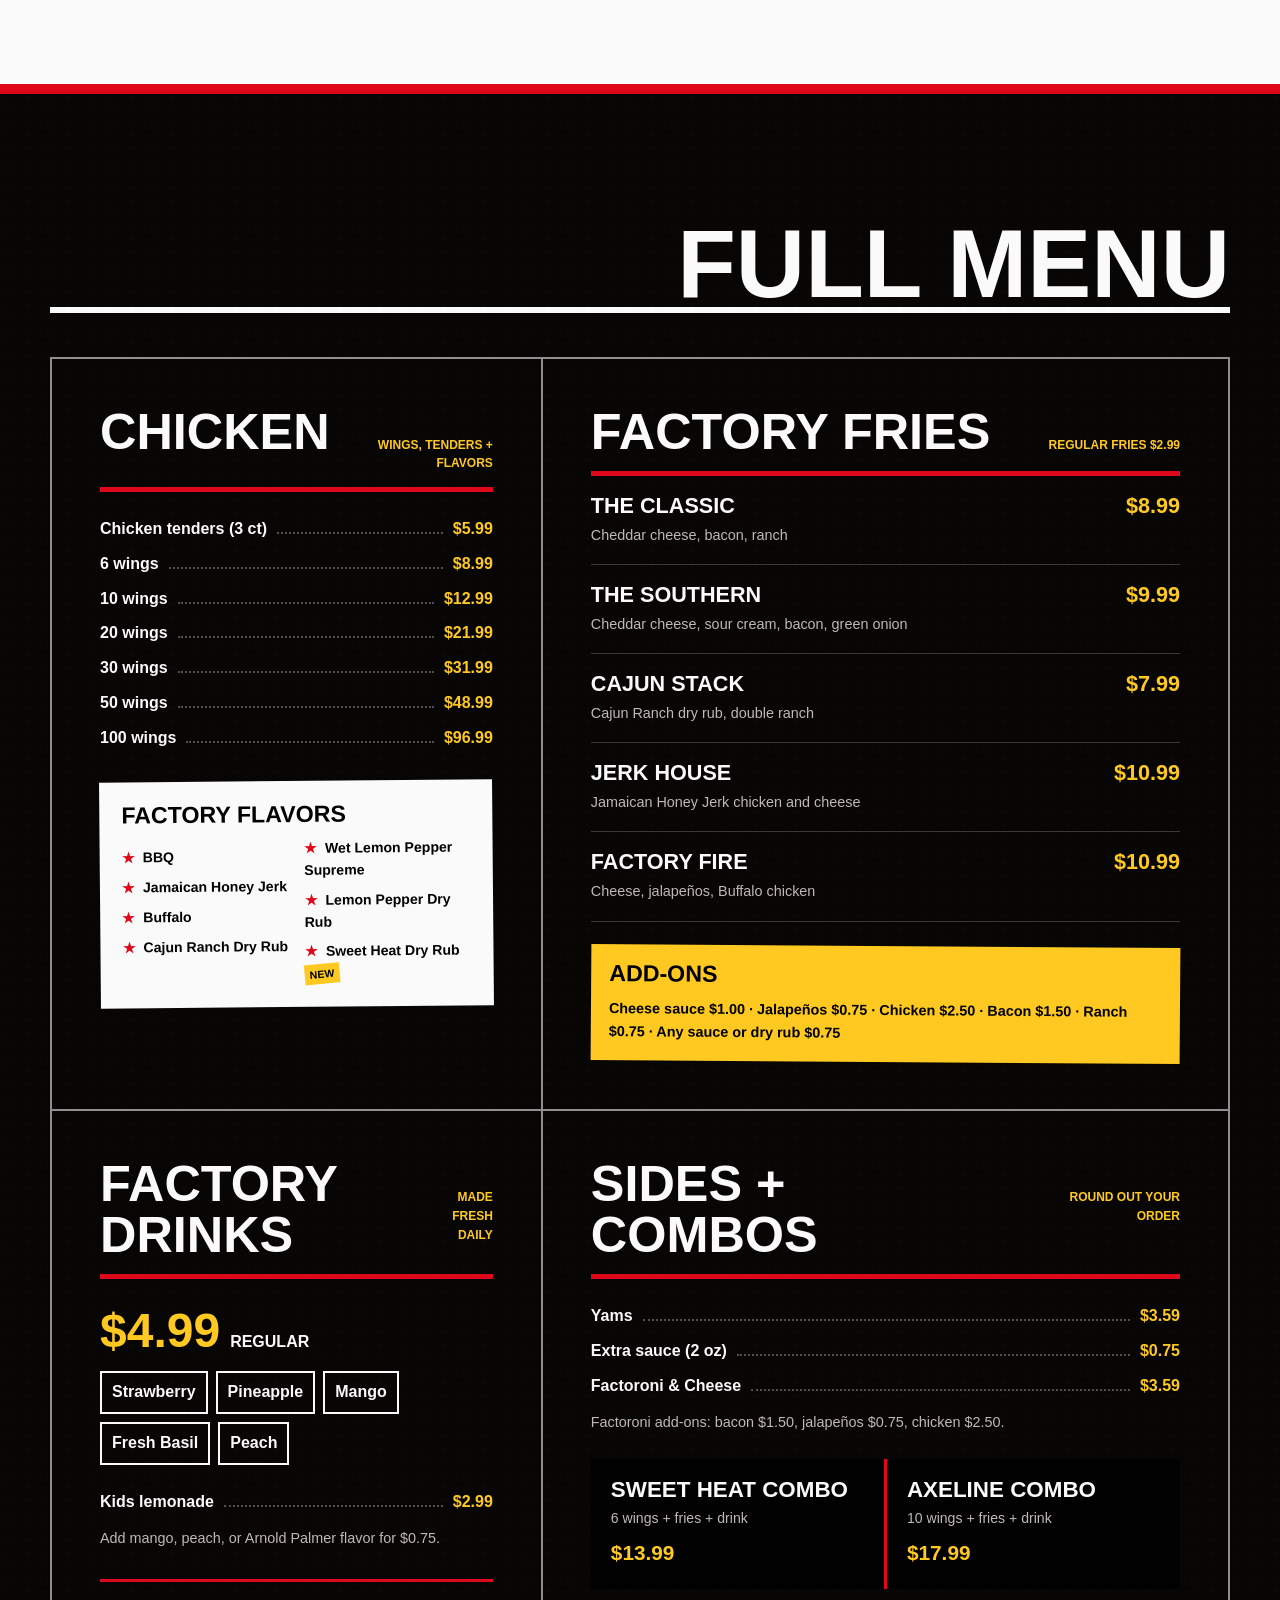
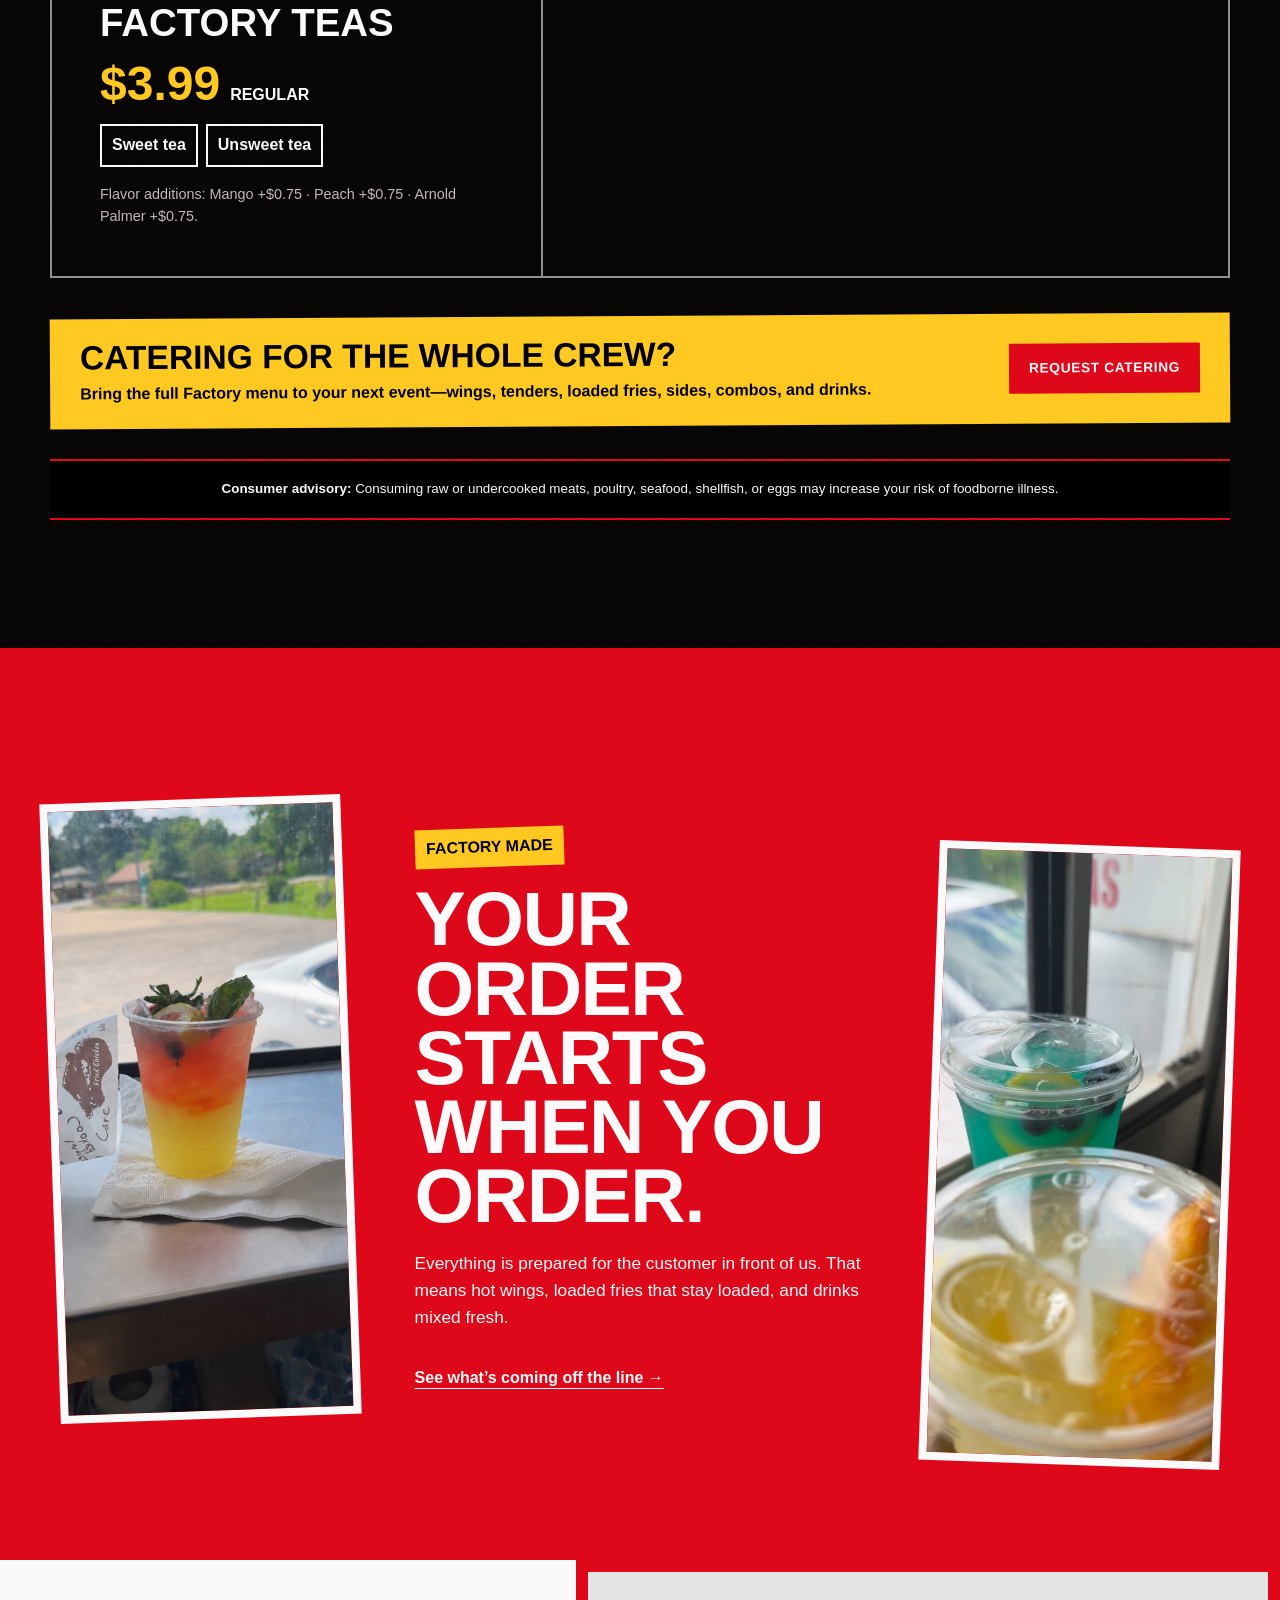
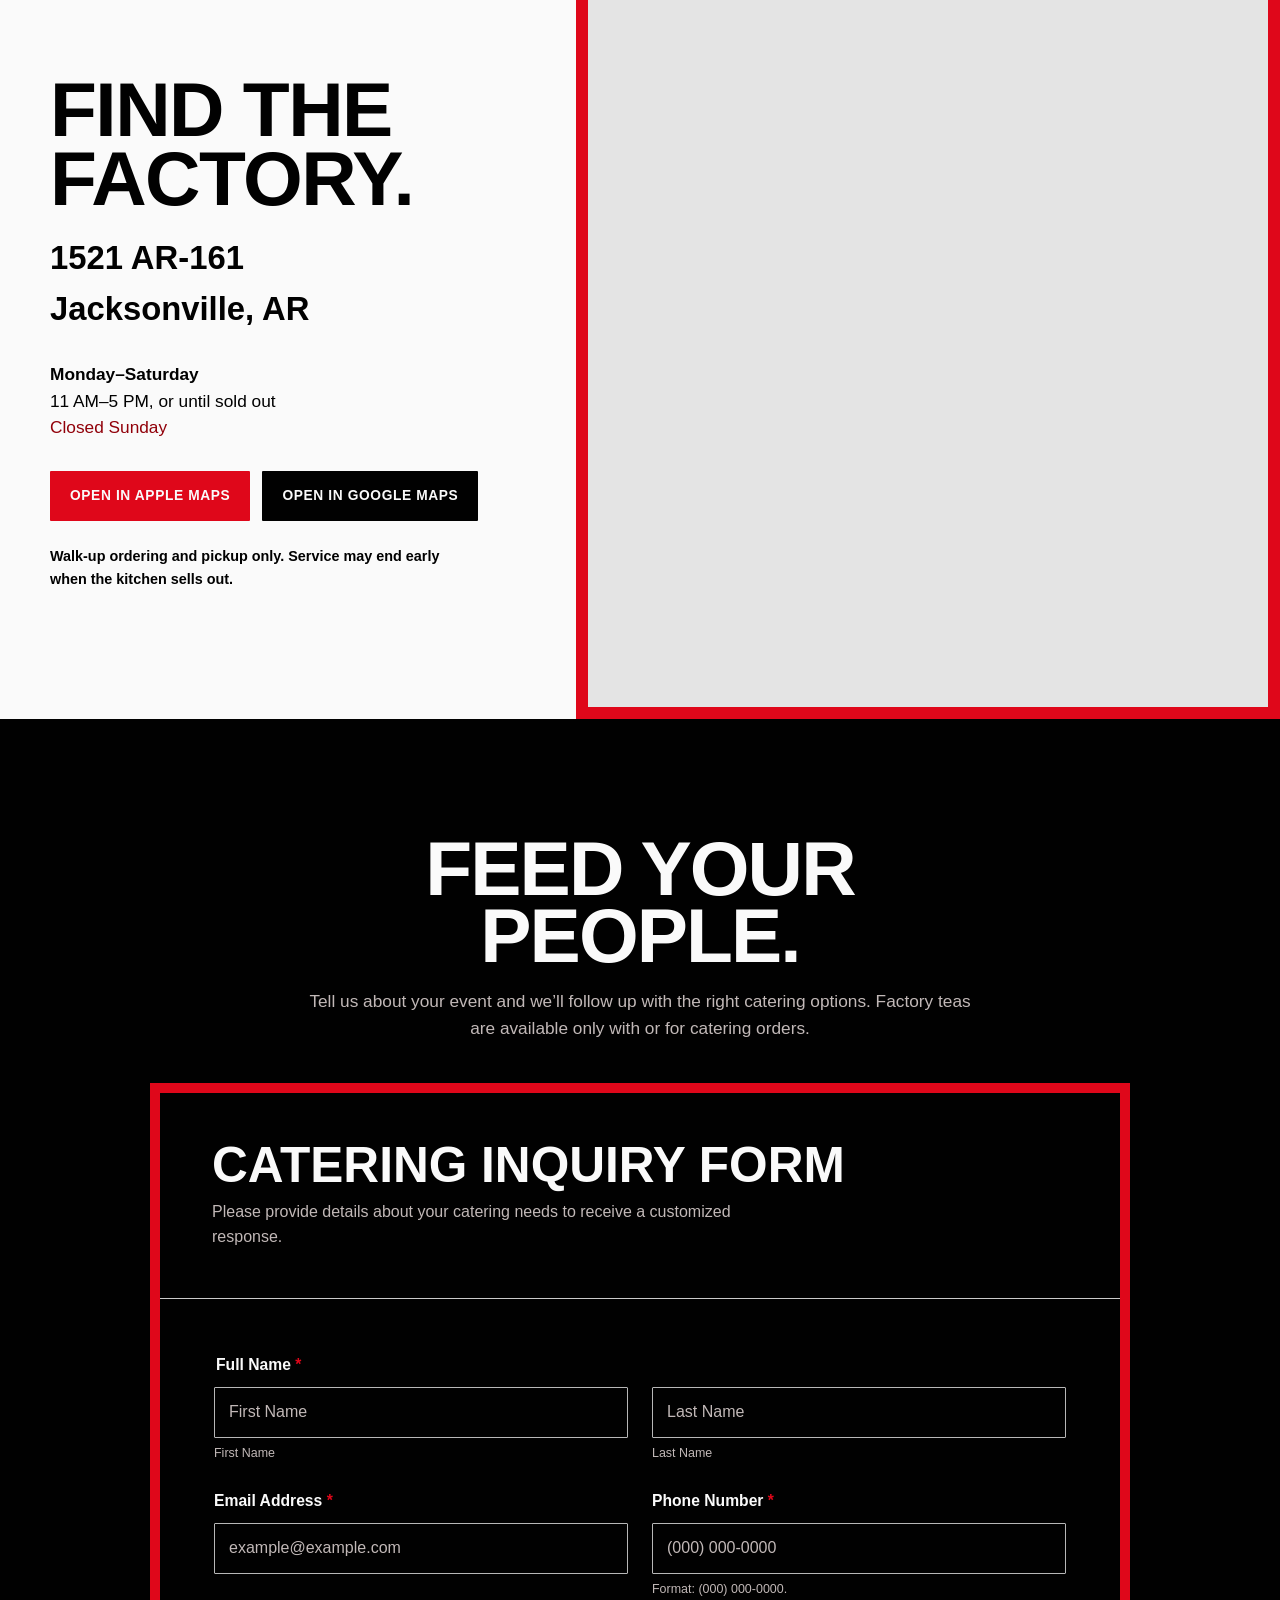
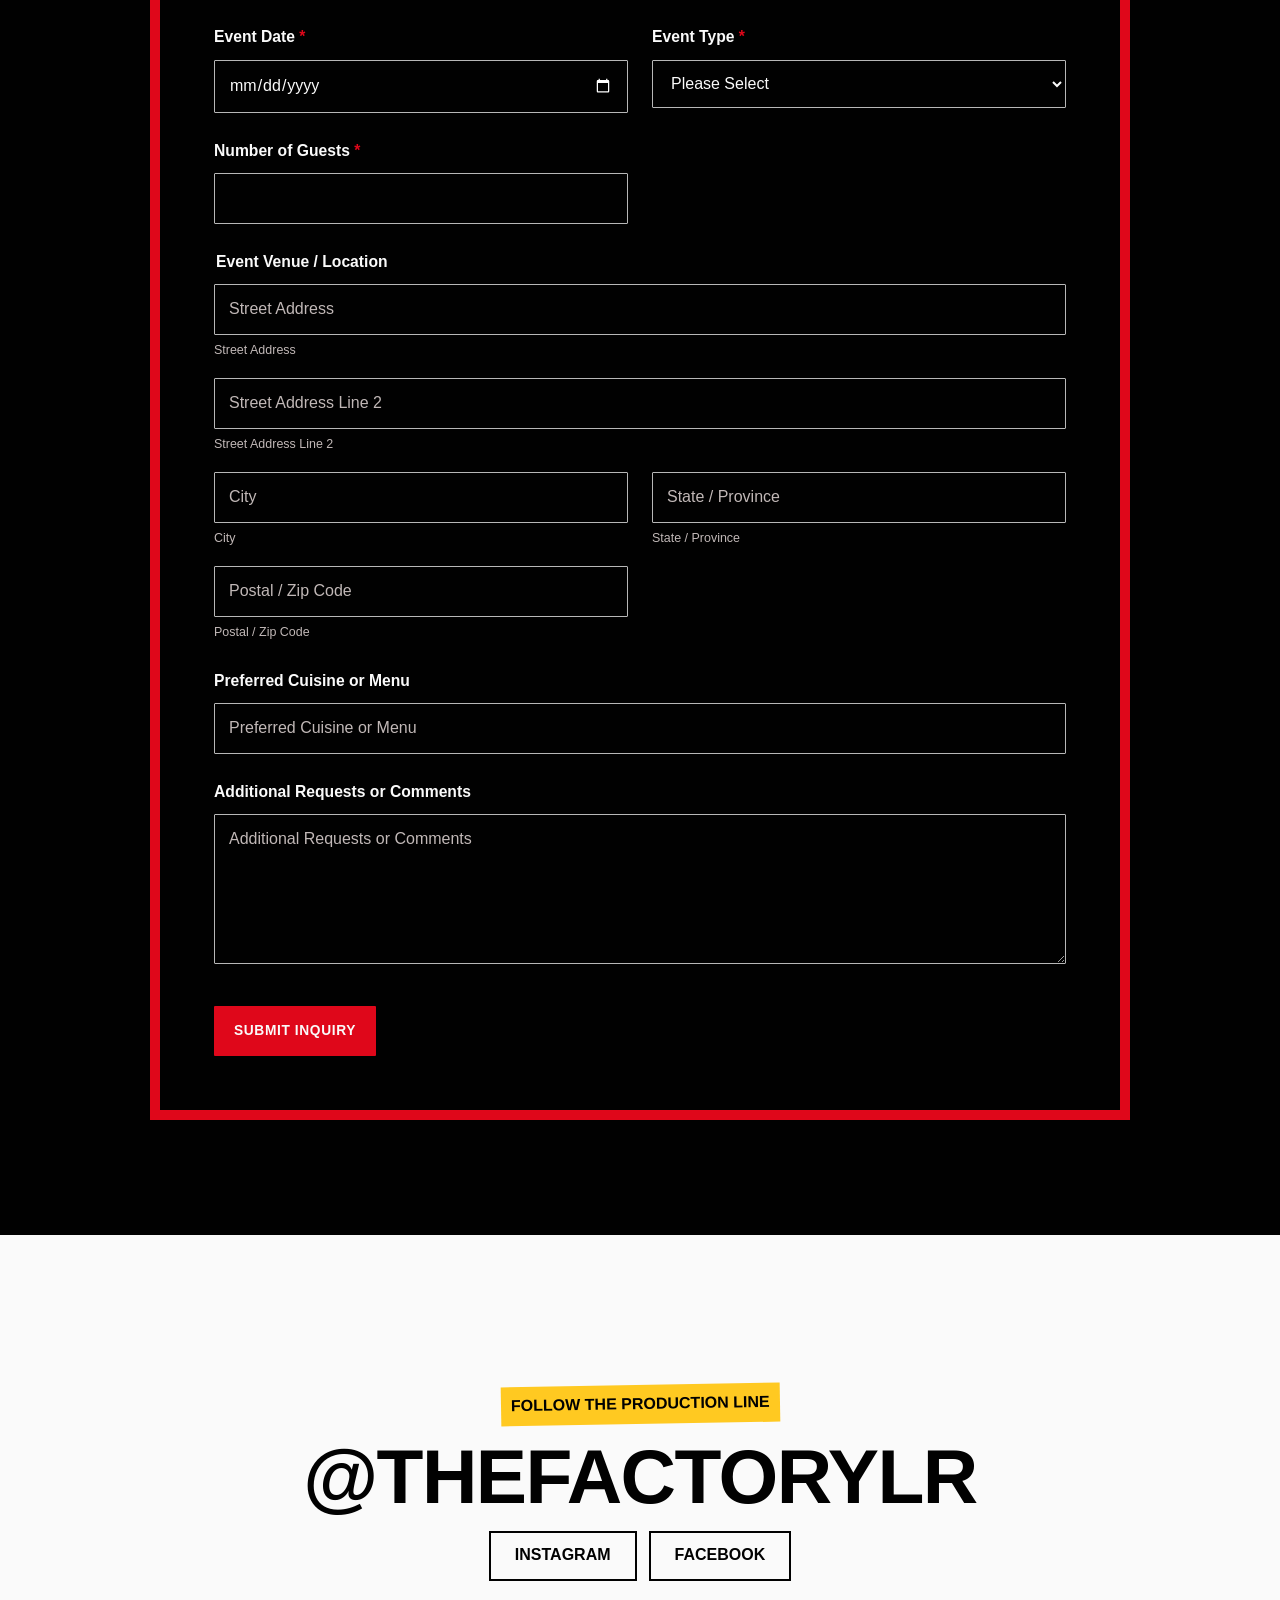
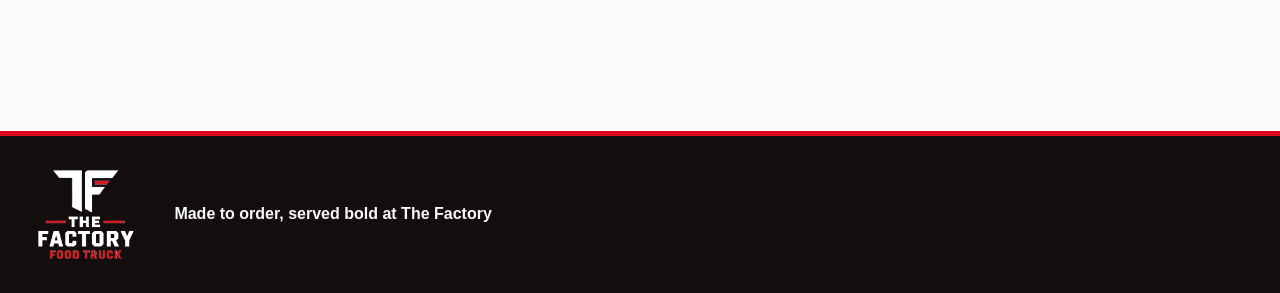
==== commit b1790416: "Optimize Factory site for mobile" ====
--- a/index.html
+++ b/index.html
@@ -2,7 +2,7 @@
 <html lang="en">
 <head>
   <meta charset="UTF-8">
-  <meta name="viewport" content="width=device-width, initial-scale=1.0">
+  <meta name="viewport" content="width=device-width, initial-scale=1.0, viewport-fit=cover">
   <meta name="description" content="The Factory Food Truck serves made-to-order chicken, loaded fries, and fresh lemonades at 1521 AR-161 in Jacksonville, Arkansas. Catering is available.">
   <meta name="theme-color" content="#090909">
   <title>The Factory Food Truck | Jacksonville, AR</title>
@@ -22,7 +22,7 @@
   <meta name="twitter:title" content="The Factory Food Truck | Jacksonville, AR">
   <meta name="twitter:description" content="Made-to-order chicken, loaded fries, and fresh lemonades in Jacksonville, Arkansas. Catering is available.">
   <meta name="twitter:image" content="https://digitalcr8tive.github.io/the-factory-food-truck/assets/social-card.png">
-  <link rel="stylesheet" href="styles.css?v=20260722-collage">
+  <link rel="stylesheet" href="styles.css?v=20260723-mobile">
   <script type="application/ld+json">
   {
     "@context": "https://schema.org",
--- a/styles.css
+++ b/styles.css
@@ -25,7 +25,7 @@
 .skip-link { position: fixed; top: 8px; left: 8px; z-index: 30; padding: 12px 16px; color: var(--black); background: var(--white); transform: translateY(-140%); }
 .skip-link:focus { transform: translateY(0); }
 
-.site-header { min-height: var(--header); padding: 9px clamp(16px, 3vw, 44px); display: flex; align-items: center; justify-content: space-between; gap: 28px; border-bottom: 3px solid var(--red); background: oklch(0.075 0 0 / .97); position: sticky; top: 0; z-index: 20; }
+.site-header { min-height: var(--header); padding: max(9px, env(safe-area-inset-top)) max(16px, 3vw, env(safe-area-inset-right)) 9px max(16px, 3vw, env(safe-area-inset-left)); display: flex; align-items: center; justify-content: space-between; gap: 28px; border-bottom: 3px solid var(--red); background: oklch(0.075 0 0 / .97); position: sticky; top: 0; z-index: 20; }
 .wordmark { width: 94px; height: 70px; display: block; text-decoration: none; }
 .wordmark img { width: 100%; height: 100%; object-fit: contain; }
 .site-header nav { display: flex; align-items: center; gap: 34px; }
@@ -41,7 +41,7 @@
 .nav-toggle[aria-expanded="true"] .nav-toggle-bars::before { top: 0; transform: rotate(45deg); }
 .nav-toggle[aria-expanded="true"] .nav-toggle-bars::after { top: 0; transform: rotate(-45deg); }
 
-.hero { min-height: calc(100svh - var(--header)); display: block; overflow: hidden; position: relative; background-color: var(--black); background-image: linear-gradient(90deg, oklch(0.075 0 0 / .94) 0%, oklch(0.075 0 0 / .82) 34%, oklch(0.075 0 0 / .42) 62%, oklch(0.075 0 0 / .12) 100%), url("assets/factory-food-collage.png"); background-size: 100% 100%; background-position: center; }
+.hero { min-height: calc(100svh - var(--header)); display: block; overflow: hidden; position: relative; background-color: var(--black); background-image: linear-gradient(90deg, oklch(0.075 0 0 / .94) 0%, oklch(0.075 0 0 / .82) 34%, oklch(0.075 0 0 / .42) 62%, oklch(0.075 0 0 / .12) 100%), url("assets/factory-food-collage.png"); background-size: cover; background-position: center; }
 .hero-copy { width: min(690px, 57vw); min-height: calc(100svh - var(--header)); padding: clamp(28px, 4vw, 58px) 20px clamp(54px, 7vw, 88px) clamp(20px, 3.4vw, 50px); display: flex; flex-direction: column; justify-content: flex-start; position: relative; z-index: 2; }
 .hero-brand { width: max-content; margin: 0 0 12px; position: relative; }
 .hero-brand img { width: min(200px, 52vw); transform: rotate(-1.5deg); }
@@ -194,9 +194,10 @@
 
 @media (max-width: 900px) {
   .nav-toggle { display: inline-flex; }
-  .site-header nav { position: absolute; top: var(--header); left: 0; right: 0; padding: 16px 20px 22px; display: none; flex-direction: column; align-items: stretch; gap: 4px; background: var(--black); border-bottom: 3px solid var(--red); }
+  .site-header nav { position: absolute; top: 100%; left: 0; right: 0; padding: 12px 20px max(22px, env(safe-area-inset-bottom)); display: none; flex-direction: column; align-items: stretch; gap: 4px; background: var(--black); border-bottom: 3px solid var(--red); }
   .site-header nav.open { display: flex; }
-  .hero { background-size: 100% 100%; background-image: linear-gradient(90deg, oklch(0.075 0 0 / .94) 0%, oklch(0.075 0 0 / .84) 42%, oklch(0.075 0 0 / .34) 76%, oklch(0.075 0 0 / .12) 100%), url("assets/factory-food-collage.png"); background-position: center; }
+  .site-header nav a { min-height: 48px; font-size: .9rem; }
+  .hero { background-size: cover; background-image: linear-gradient(90deg, oklch(0.075 0 0 / .94) 0%, oklch(0.075 0 0 / .84) 42%, oklch(0.075 0 0 / .34) 76%, oklch(0.075 0 0 / .12) 100%), url("assets/factory-food-collage.png"); background-position: 68% center; }
   .hero-copy { width: min(680px, 72vw); min-height: 670px; }
   .intro { grid-template-columns: 1fr; }
   .section-heading { display: block; }
@@ -213,29 +214,49 @@
 }
 
 @media (max-width: 560px) {
-  :root { --page: calc(100vw - 32px); --header: 72px; }
+  :root { --page: calc(100vw - 32px); --header: calc(72px + env(safe-area-inset-top)); }
   .wordmark { width: 72px; height: 58px; }
-  .hero { background-size: 100% 100%; background-image: linear-gradient(90deg, oklch(0.075 0 0 / .95) 0%, oklch(0.075 0 0 / .88) 54%, oklch(0.075 0 0 / .42) 100%), url("assets/factory-food-collage.png"); background-position: center; }
-  .hero-copy { width: 100%; min-height: 720px; padding: 24px 20px 54px; }
-  .hero-brand img { width: min(176px, 48vw); }
-  .hero h1 { font-size: clamp(3.35rem, 16vw, 5rem); }
-  .hero h1 strong { width: auto; }
+  .hero { min-height: max(650px, calc(100svh - var(--header))); background-size: auto 100%; background-image: linear-gradient(90deg, oklch(0.075 0 0 / .95) 0%, oklch(0.075 0 0 / .88) 54%, oklch(0.075 0 0 / .42) 100%), url("assets/factory-food-collage.png"); background-position: 76% center; }
+  .hero-copy { width: 100%; min-height: max(650px, calc(100svh - var(--header))); padding: 24px 20px max(54px, env(safe-area-inset-bottom)); }
+  .hero-brand img { width: min(158px, 42vw); }
+  .hero h1 { max-width: 6.5ch; font-size: clamp(3rem, 14vw, 4.5rem); }
+  .hero h1 strong { width: max-content; max-width: calc(100vw - 40px); }
+  .hero-lede { max-width: 28ch; margin-top: 20px; }
+  .hero-actions { width: min(270px, 100%); flex-direction: column; gap: 10px; margin-top: 24px; }
   .hero-actions .button { width: 100%; }
+  .hours-line { margin-top: 18px; }
   .intro-logo { padding: 14px; }
   .intro-logo::after { right: 0; }
+  .intro { padding-top: 64px; padding-bottom: 76px; gap: 38px; }
+  .intro-copy h2, .food-copy h2, .visit-copy h2, .social-section h2 { font-size: clamp(3rem, 14vw, 4.6rem); }
   .section-heading h2 { font-size: 3.55rem; }
   .menu-section { padding-left: 16px; padding-right: 16px; }
-  .menu-block { padding: 28px 14px; }
+  .menu-block { padding: 26px 18px; }
   .menu-title { display: block; }
   .menu-title span { display: block; margin-top: 8px; text-align: left; }
+  .menu-title h3 { font-size: clamp(2.1rem, 10vw, 3rem); }
+  .price-list > div { gap: 8px; }
+  .price-list dt { min-width: 0; }
   .catering-note { align-items: stretch; flex-direction: column; }
   .catering-note .button { width: 100%; }
   .flavor-board ul { columns: 1; }
   .combo-list { grid-template-columns: 1fr; }
   .dish-list h4 b { float: none; display: block; margin-top: 5px; }
-  .food-story { gap: 14px; }
-  .food-copy { margin-bottom: 26px; }
-  .food-image { height: 76vw; border-width: 5px; }
+  .food-story { grid-template-columns: 1fr; gap: 30px; padding: 68px 18px max(88px, env(safe-area-inset-bottom)); }
+  .food-copy { grid-column: auto; grid-row: auto; order: 1; margin-bottom: 0; }
+  .food-image { width: min(100%, 360px); height: min(520px, 132vw); justify-self: center; border-width: 5px; }
+  .food-image:first-child { order: 2; }
+  .front-cup { order: 3; transform: rotate(2deg); }
+  .visit-section { min-height: auto; }
+  .visit-copy { padding: 64px 20px 58px; }
+  .visit-actions { flex-direction: column; align-items: stretch; margin-top: 24px; }
+  .visit-actions .button { width: 100%; }
+  .map-panel, .map-panel iframe { min-height: 380px; }
+  .catering-form-section { padding-left: 16px; padding-right: 16px; }
+  .catering-form-frame { border-width: 6px; }
+  .native-form-header, .native-form-body { padding-left: 18px; padding-right: 18px; }
+  .native-form-body { gap: 20px; }
+  .native-catering-form input, .native-catering-form select, .native-catering-form textarea { font-size: 16px; }
   .catering-hero { padding-top: 54px; padding-bottom: 64px; }
   .catering-hero-copy h1 { font-size: clamp(3.4rem, 16vw, 5.2rem); }
   .native-form-body { grid-template-columns: 1fr; }
@@ -247,7 +268,7 @@
   .visit-actions .button { width: 100%; }
   .map-panel { min-height: 390px; border-width: 7px; }
   .map-panel iframe { min-height: 390px; }
-  footer { grid-template-columns: 1fr; }
+  footer { grid-template-columns: 1fr; padding-bottom: max(34px, env(safe-area-inset-bottom)); }
 }
 
 @media (prefers-reduced-motion: reduce) {
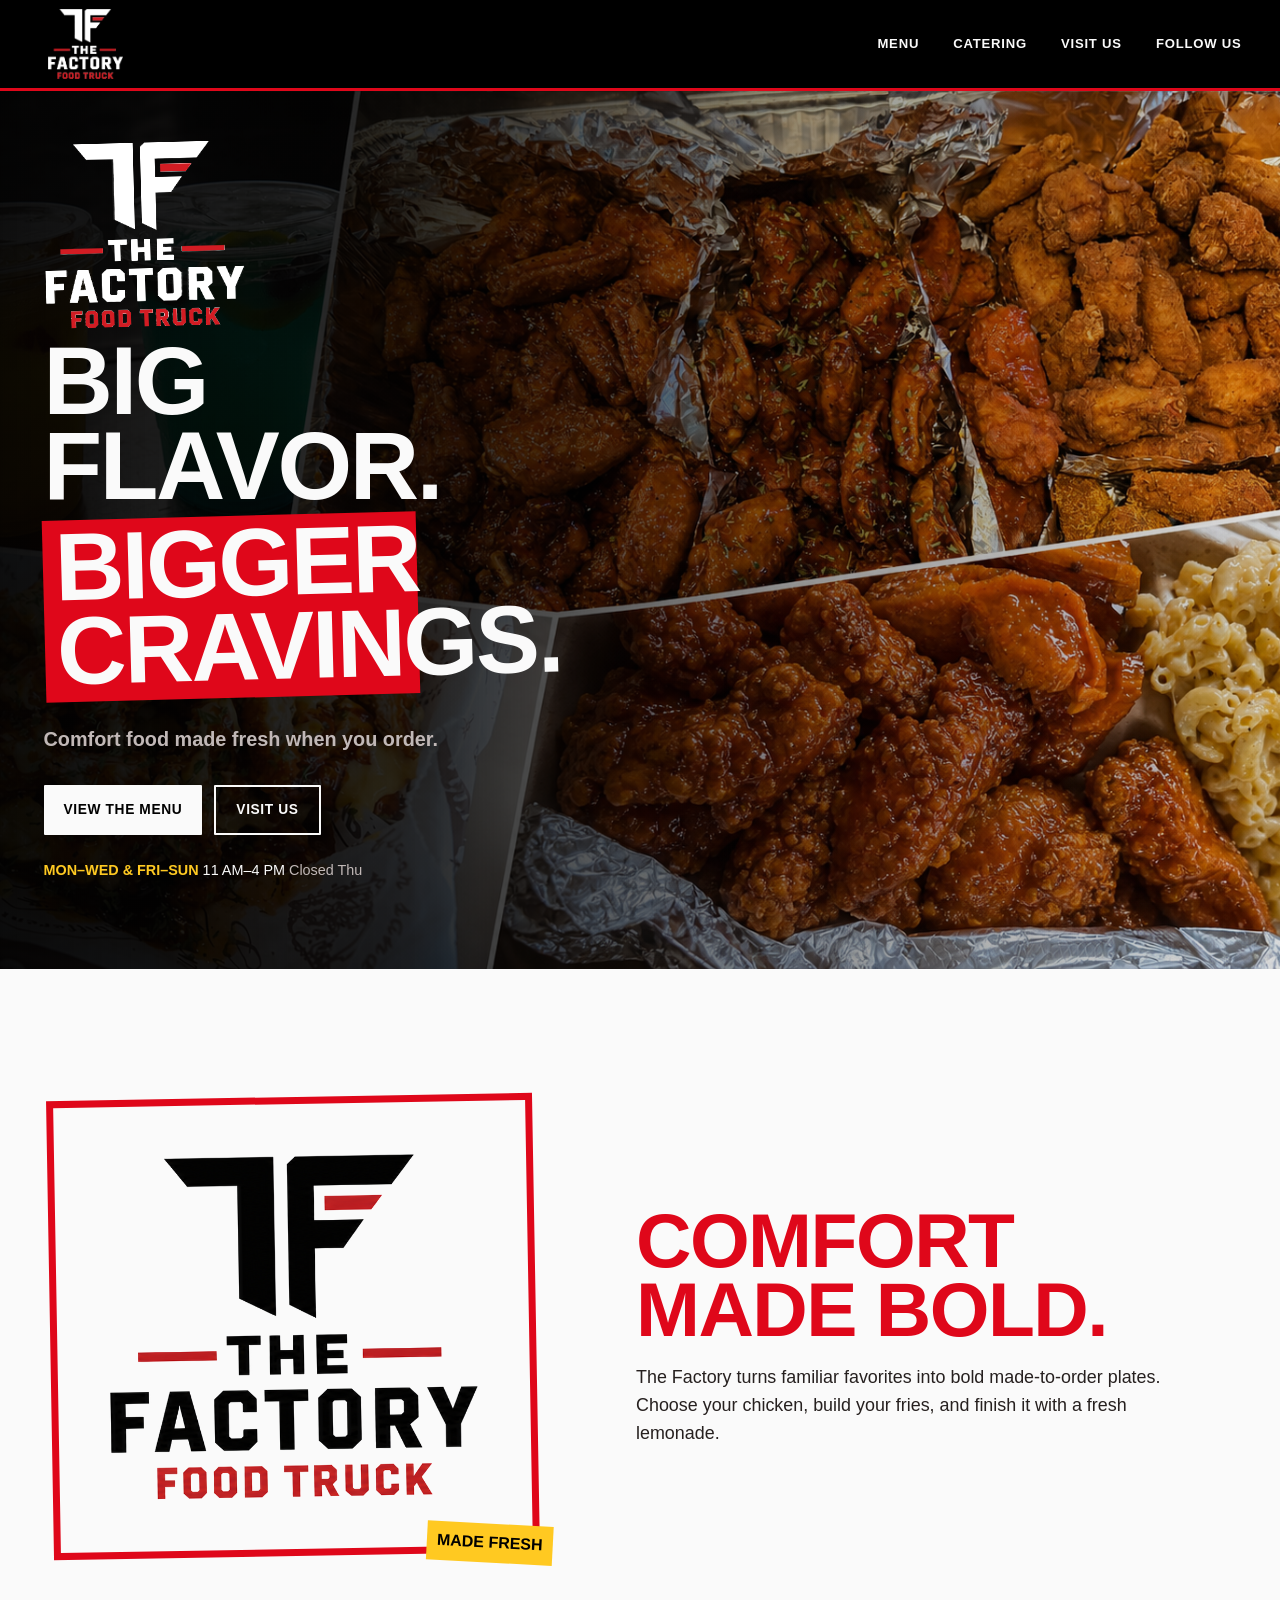
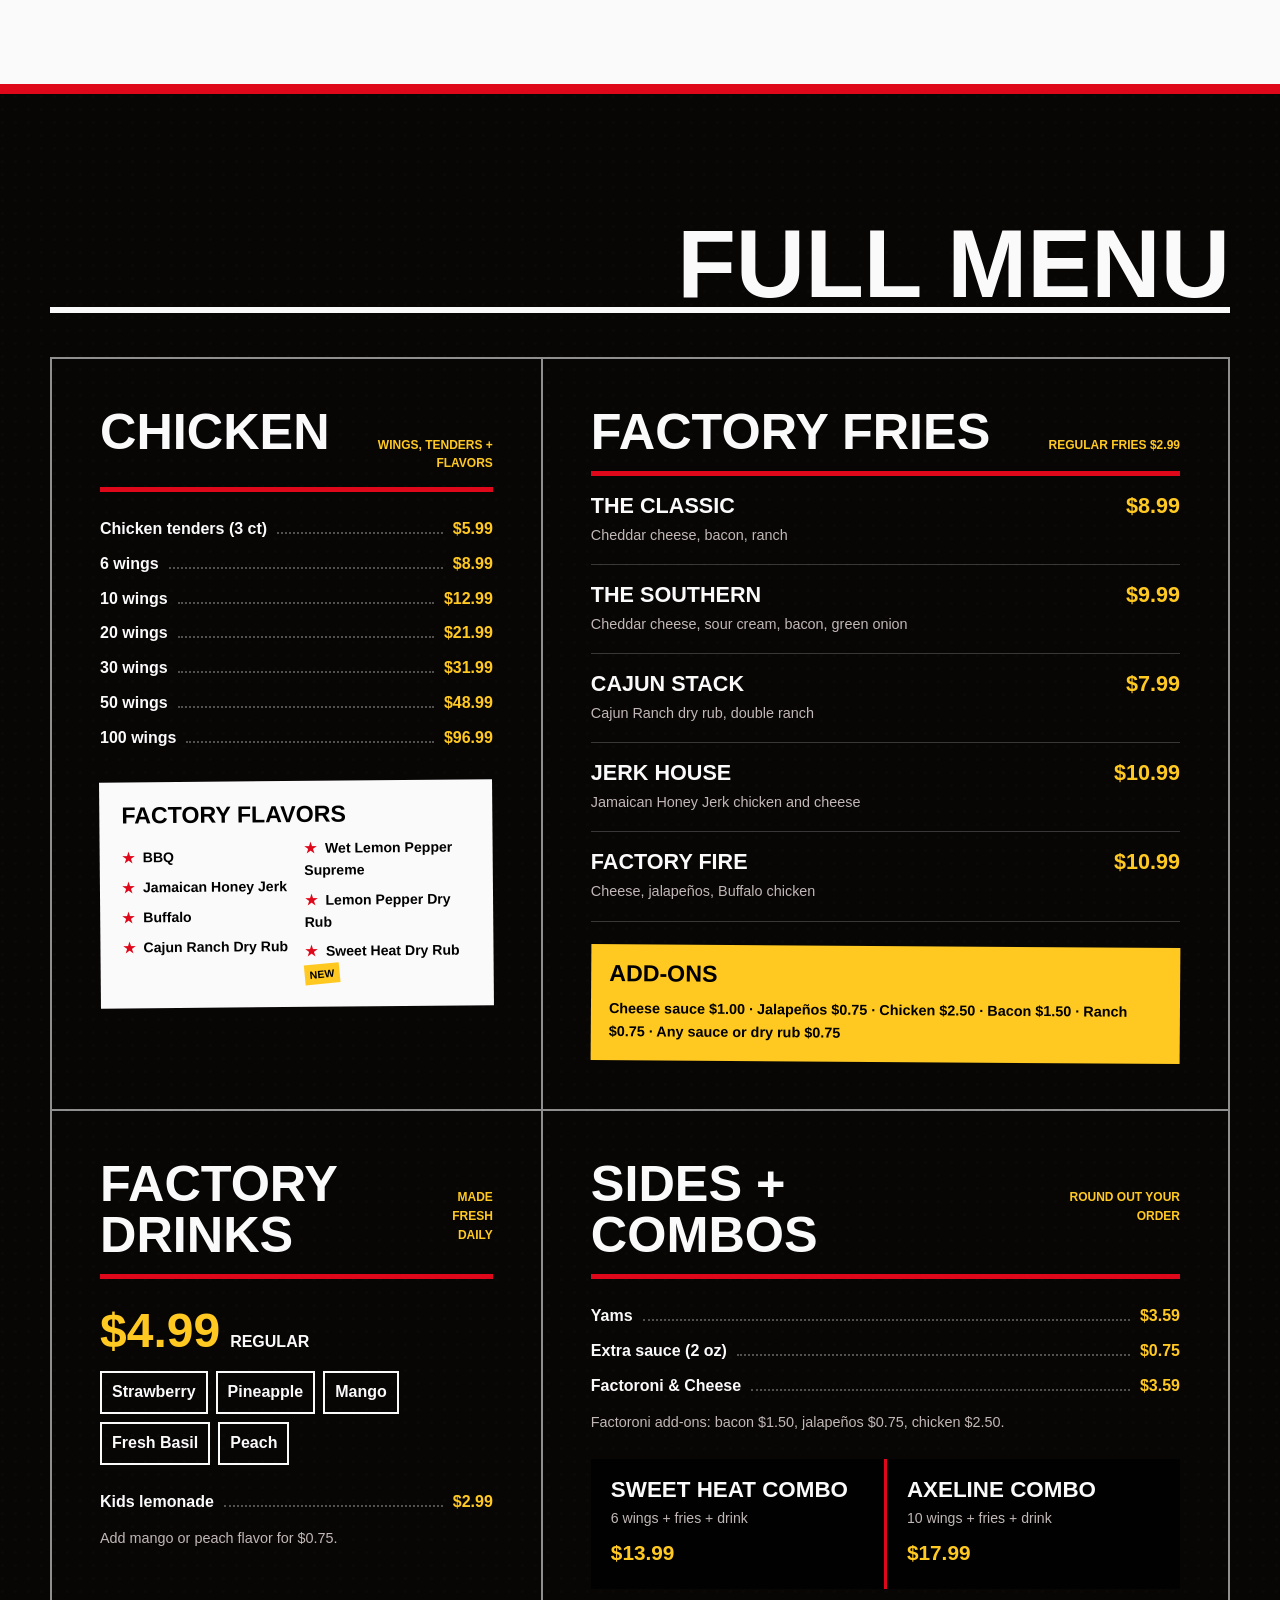
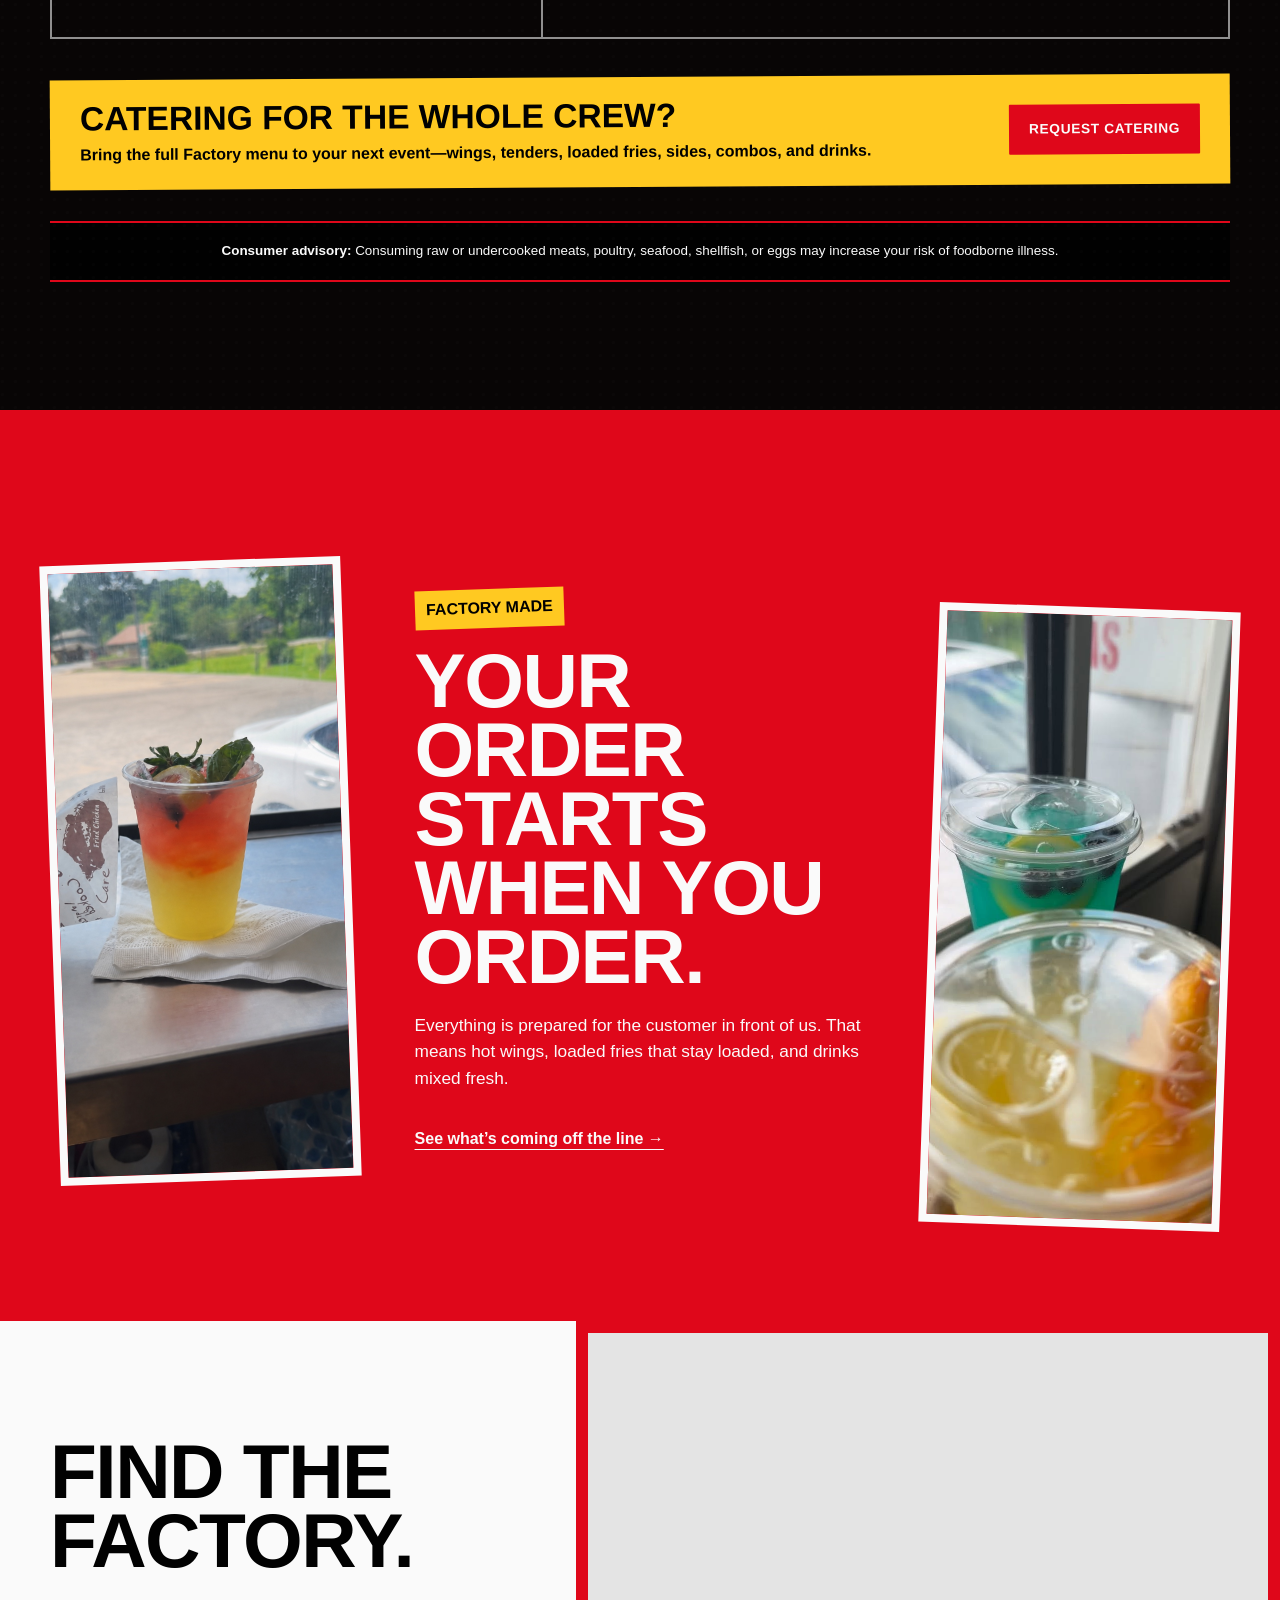
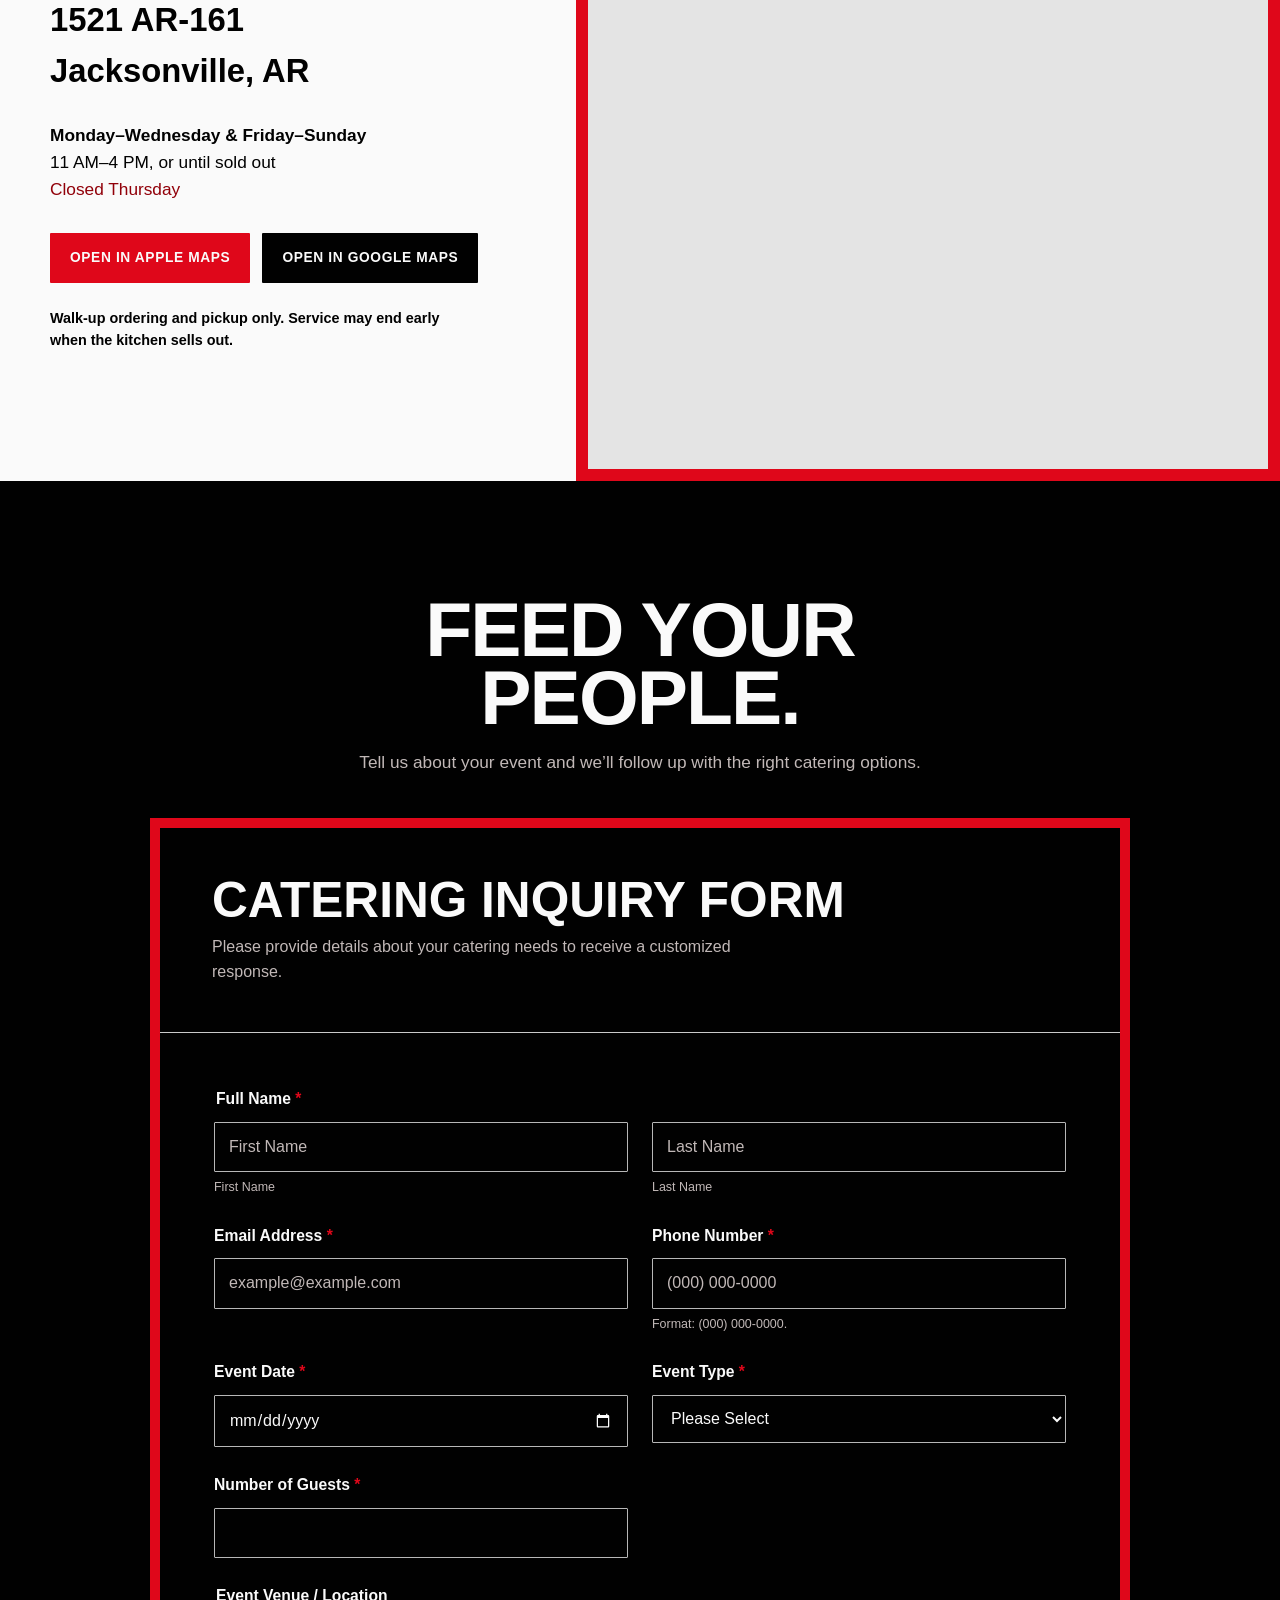
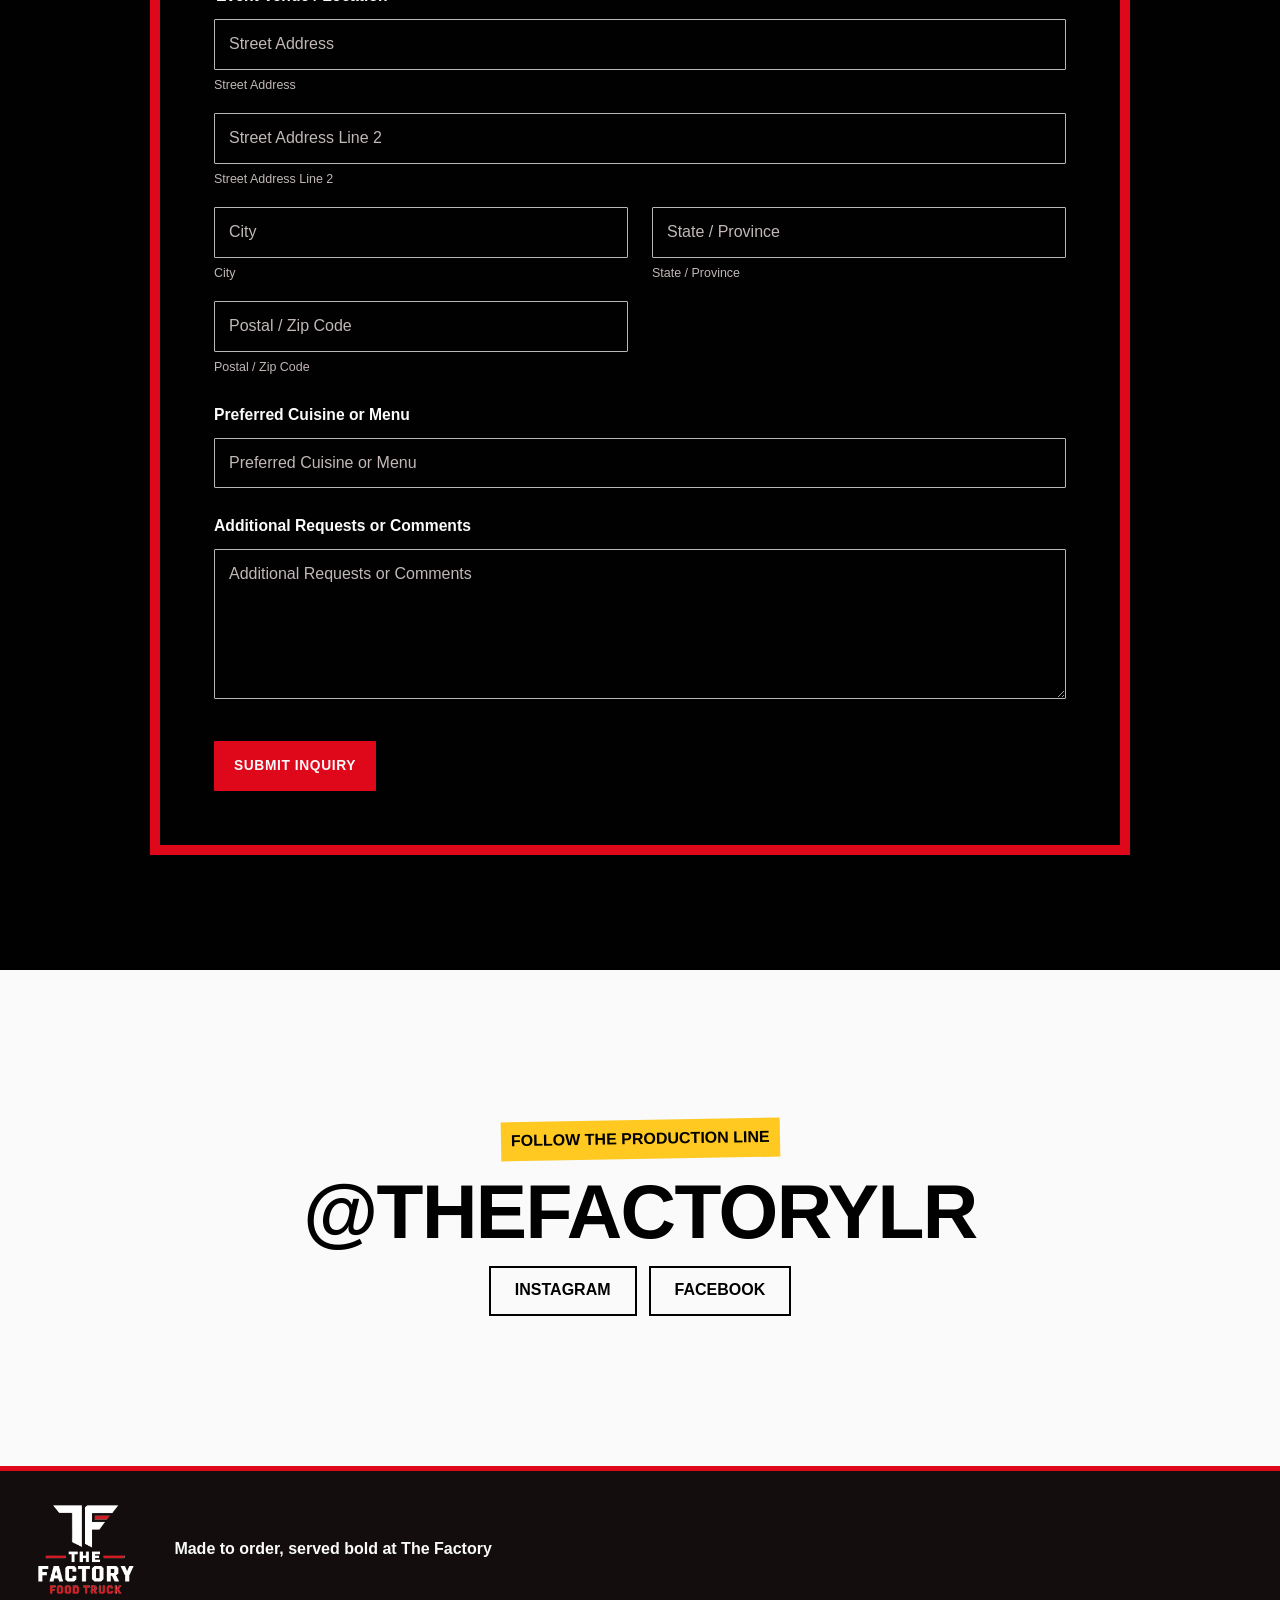
==== commit 91d4dbc5: "Update hours and remove teas" ====
--- a/index.html
+++ b/index.html
@@ -3,24 +3,27 @@
 <head>
   <meta charset="UTF-8">
   <meta name="viewport" content="width=device-width, initial-scale=1.0, viewport-fit=cover">
-  <meta name="description" content="The Factory Food Truck serves made-to-order chicken, loaded fries, and fresh lemonades at 1521 AR-161 in Jacksonville, Arkansas. Catering is available.">
+  <meta name="description" content="The Factory Food Truck in Jacksonville, Arkansas serves made-to-order wings, loaded fries, fresh Factory Drinks, and catering for local events.">
   <meta name="theme-color" content="#090909">
-  <title>The Factory Food Truck | Jacksonville, AR</title>
+  <meta name="application-name" content="The Factory Food Truck">
+  <meta name="apple-mobile-web-app-title" content="The Factory Food Truck">
+  <title>The Factory Food Truck</title>
   <link rel="icon" href="assets/factory-logo-white.png" type="image/png">
   <link rel="apple-touch-icon" href="assets/factory-logo-white.png">
 
   <meta property="og:type" content="website">
-  <meta property="og:url" content="https://digitalcr8tive.github.io/the-factory-food-truck/">
-  <meta property="og:title" content="The Factory Food Truck | Jacksonville, AR">
-  <meta property="og:description" content="Made-to-order chicken, loaded fries, and fresh lemonades at 1521 AR-161 in Jacksonville, Arkansas. Catering is available.">
+  <meta property="og:url" content="https://thefactoryfoodtruck.com/">
+  <meta property="og:site_name" content="The Factory Food Truck">
+  <meta property="og:title" content="The Factory Food Truck">
+  <meta property="og:description" content="The Factory Food Truck in Jacksonville, Arkansas. Made-to-order wings, loaded fries, fresh Factory Drinks, and catering for local events.">
   <meta property="og:image" content="https://digitalcr8tive.github.io/the-factory-food-truck/assets/social-card.png">
   <meta property="og:image:width" content="1200">
   <meta property="og:image:height" content="630">
   <meta property="og:image:alt" content="The Factory Food Truck logo">
 
   <meta name="twitter:card" content="summary_large_image">
-  <meta name="twitter:title" content="The Factory Food Truck | Jacksonville, AR">
-  <meta name="twitter:description" content="Made-to-order chicken, loaded fries, and fresh lemonades in Jacksonville, Arkansas. Catering is available.">
+  <meta name="twitter:title" content="The Factory Food Truck">
+  <meta name="twitter:description" content="The Factory Food Truck in Jacksonville, Arkansas. Made-to-order wings, loaded fries, fresh Factory Drinks, and catering for local events.">
   <meta name="twitter:image" content="https://digitalcr8tive.github.io/the-factory-food-truck/assets/social-card.png">
   <link rel="stylesheet" href="styles.css?v=20260723-mobile">
   <script type="application/ld+json">
@@ -38,7 +41,7 @@
       "addressRegion": "AR",
       "addressCountry": "US"
     },
-    "openingHours": ["Mo-Sa 11:00-17:00"],
+    "openingHours": ["Mo-We 11:00-16:00", "Fr-Su 11:00-16:00"],
     "sameAs": [
       "https://www.instagram.com/thefactorylr/",
       "https://www.facebook.com/profile.php?id=61587774105752"
@@ -76,7 +79,7 @@
           <a class="button button-light" href="#menu">View the menu</a>
           <a class="button button-outline" href="#visit">Visit us</a>
         </div>
-        <p class="hours-line"><strong>Mon–Sat</strong> 11 AM–5 PM <span>or sellout</span></p>
+        <p class="hours-line"><strong>Mon–Wed &amp; Fri–Sun</strong> 11 AM–4 PM <span>Closed Thu</span></p>
       </div>
     </section>
 
@@ -147,13 +150,7 @@
           <dl class="price-list compact">
             <div><dt>Kids lemonade</dt><dd>$2.99</dd></div>
           </dl>
-          <p class="small-note">Add mango, peach, or Arnold Palmer flavor for $0.75.</p>
-          <div class="tea-menu">
-            <h4>Factory teas</h4>
-            <div class="featured-price"><strong>$3.99</strong><span>Regular</span></div>
-            <ul class="drink-flavors"><li>Sweet tea</li><li>Unsweet tea</li></ul>
-            <p class="small-note">Flavor additions: Mango +$0.75 · Peach +$0.75 · Arnold Palmer +$0.75.</p>
-          </div>
+          <p class="small-note">Add mango or peach flavor for $0.75.</p>
         </article>
 
         <article class="menu-block extras-block">
@@ -199,7 +196,7 @@
       <div class="visit-copy">
         <h2>Find the Factory.</h2>
         <address>1521 AR-161<br>Jacksonville, AR</address>
-        <p class="visit-hours"><strong>Monday–Saturday</strong><br>11 AM–5 PM, or until sold out<br><span>Closed Sunday</span></p>
+        <p class="visit-hours"><strong>Monday–Wednesday &amp; Friday–Sunday</strong><br>11 AM–4 PM, or until sold out<br><span>Closed Thursday</span></p>
         <div class="visit-actions">
           <a class="button button-red" href="https://maps.apple.com/?address=1521%20AR-161,%20Jacksonville,%20AR" target="_blank" rel="noopener">Open in Apple Maps</a>
           <a class="button button-dark" href="https://www.google.com/maps/search/?api=1&query=1521+AR-161+Jacksonville+AR" target="_blank" rel="noopener">Open in Google Maps</a>
@@ -220,7 +217,7 @@
     <section class="catering-form-section" id="catering" aria-labelledby="catering-form-title">
       <div class="catering-form-intro">
         <h2 id="catering-form-title">Feed your people.</h2>
-        <p>Tell us about your event and we’ll follow up with the right catering options. Factory teas are available only with or for catering orders.</p>
+        <p>Tell us about your event and we’ll follow up with the right catering options.</p>
       </div>
       <div class="catering-form-frame">
         <form id="catering-form" class="native-catering-form" novalidate>
--- a/styles.css
+++ b/styles.css
@@ -106,10 +106,6 @@
 .featured-price span { font-weight: 900; text-transform: uppercase; }
 .drink-flavors { padding: 0; display: flex; flex-wrap: wrap; gap: 8px; list-style: none; }
 .drink-flavors li { padding: 7px 10px; border: 2px solid var(--white); font-weight: 800; }
-.tea-menu { margin-top: 30px; padding-top: 22px; border-top: 3px solid var(--red); }
-.tea-menu h4 { margin: 0; font: 900 clamp(1.8rem, 3vw, 2.4rem)/1 var(--display); text-transform: uppercase; }
-.tea-menu .featured-price { margin-top: 18px; }
-.tea-menu .small-note { margin-top: 12px; }
 .compact { margin-bottom: 12px; }
 .price-list.compact.chicken-tenders { margin-bottom: 0; }
 .combo-list { display: grid; grid-template-columns: 1fr 1fr; gap: 3px; margin-top: 26px; background: var(--red); }
